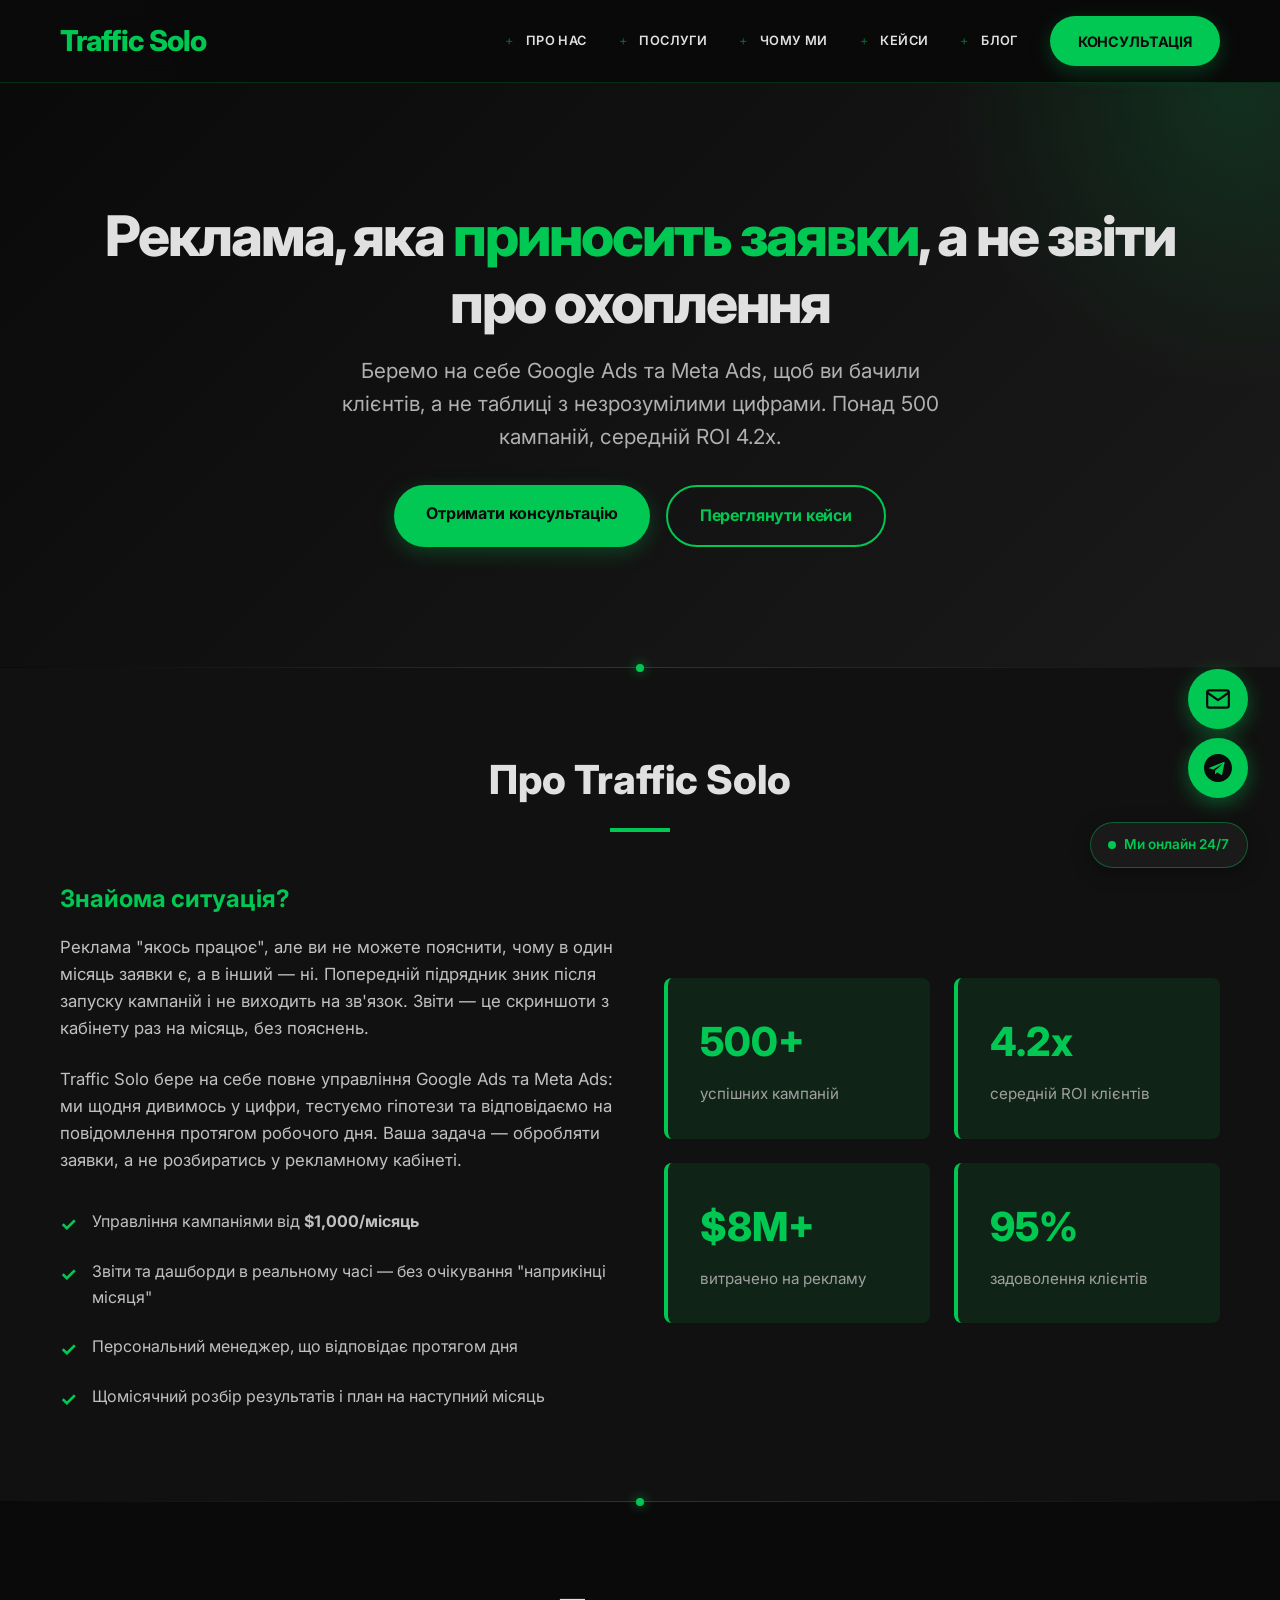
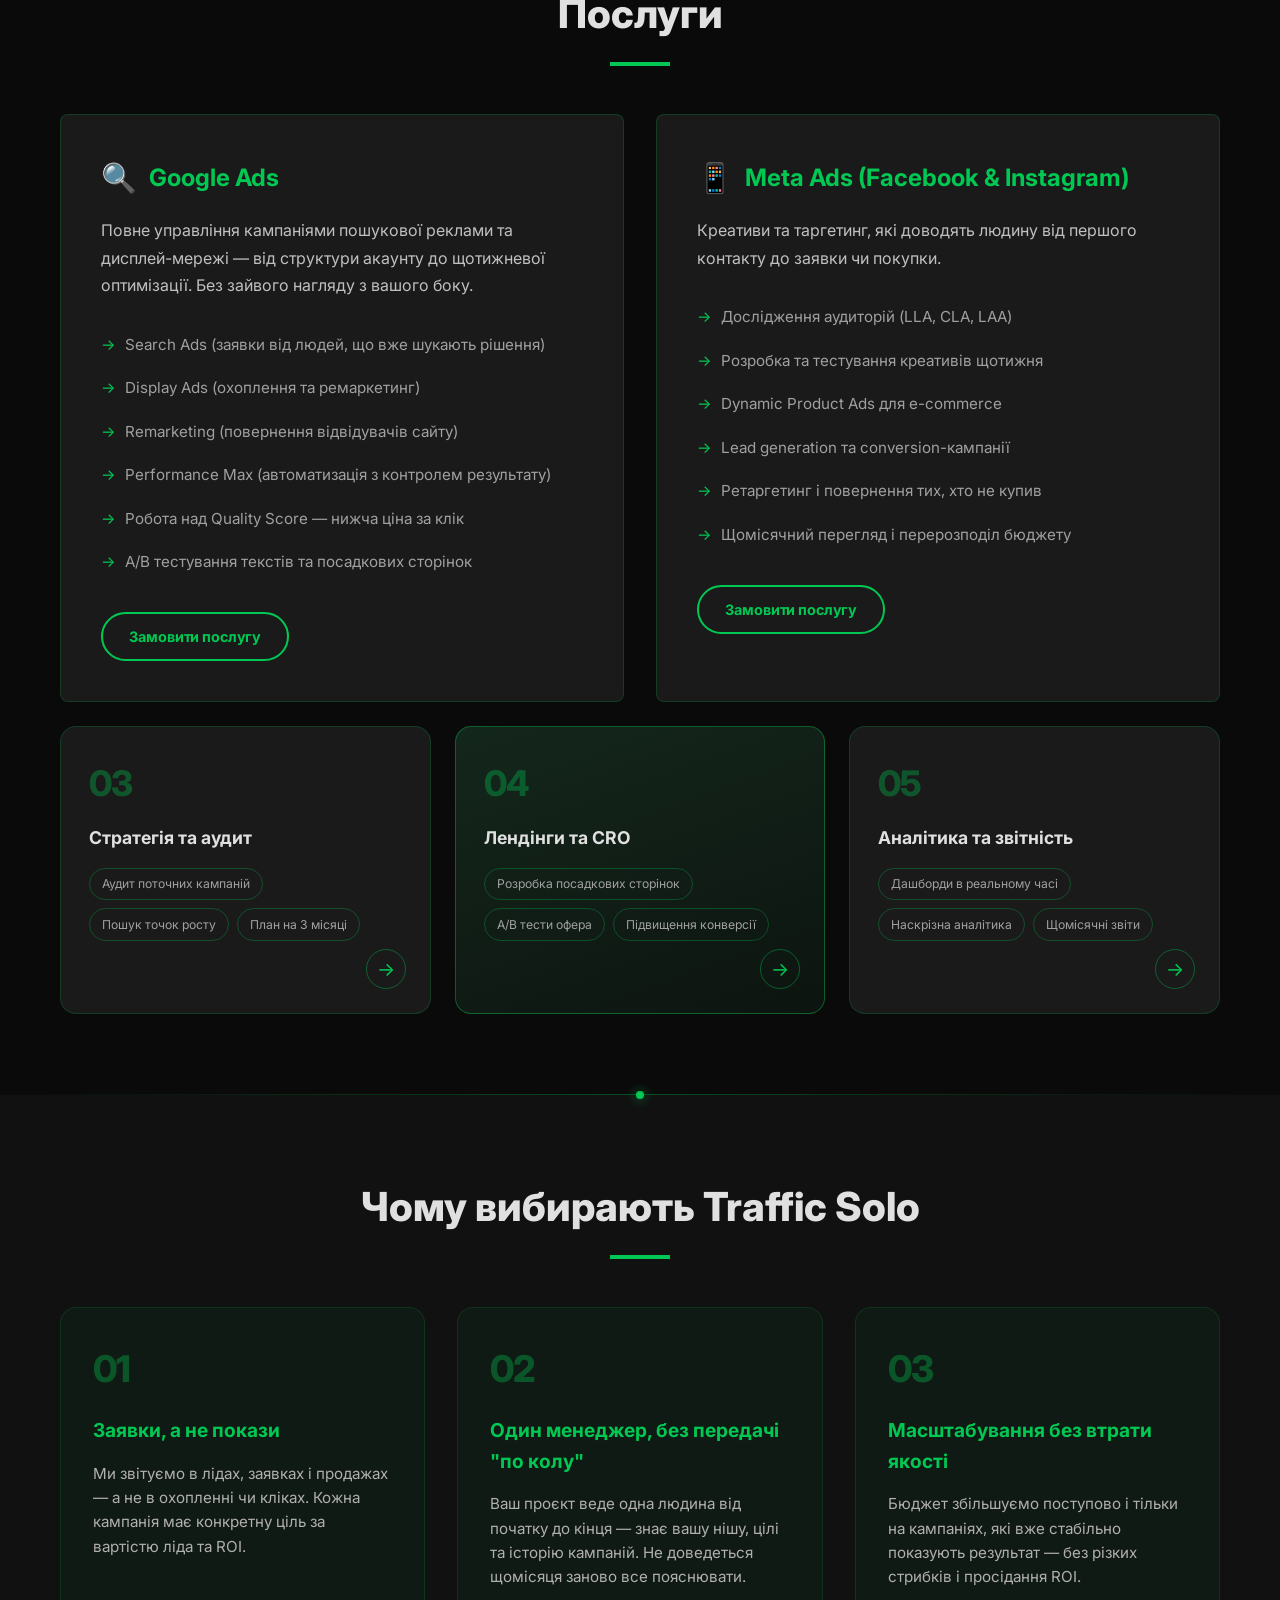
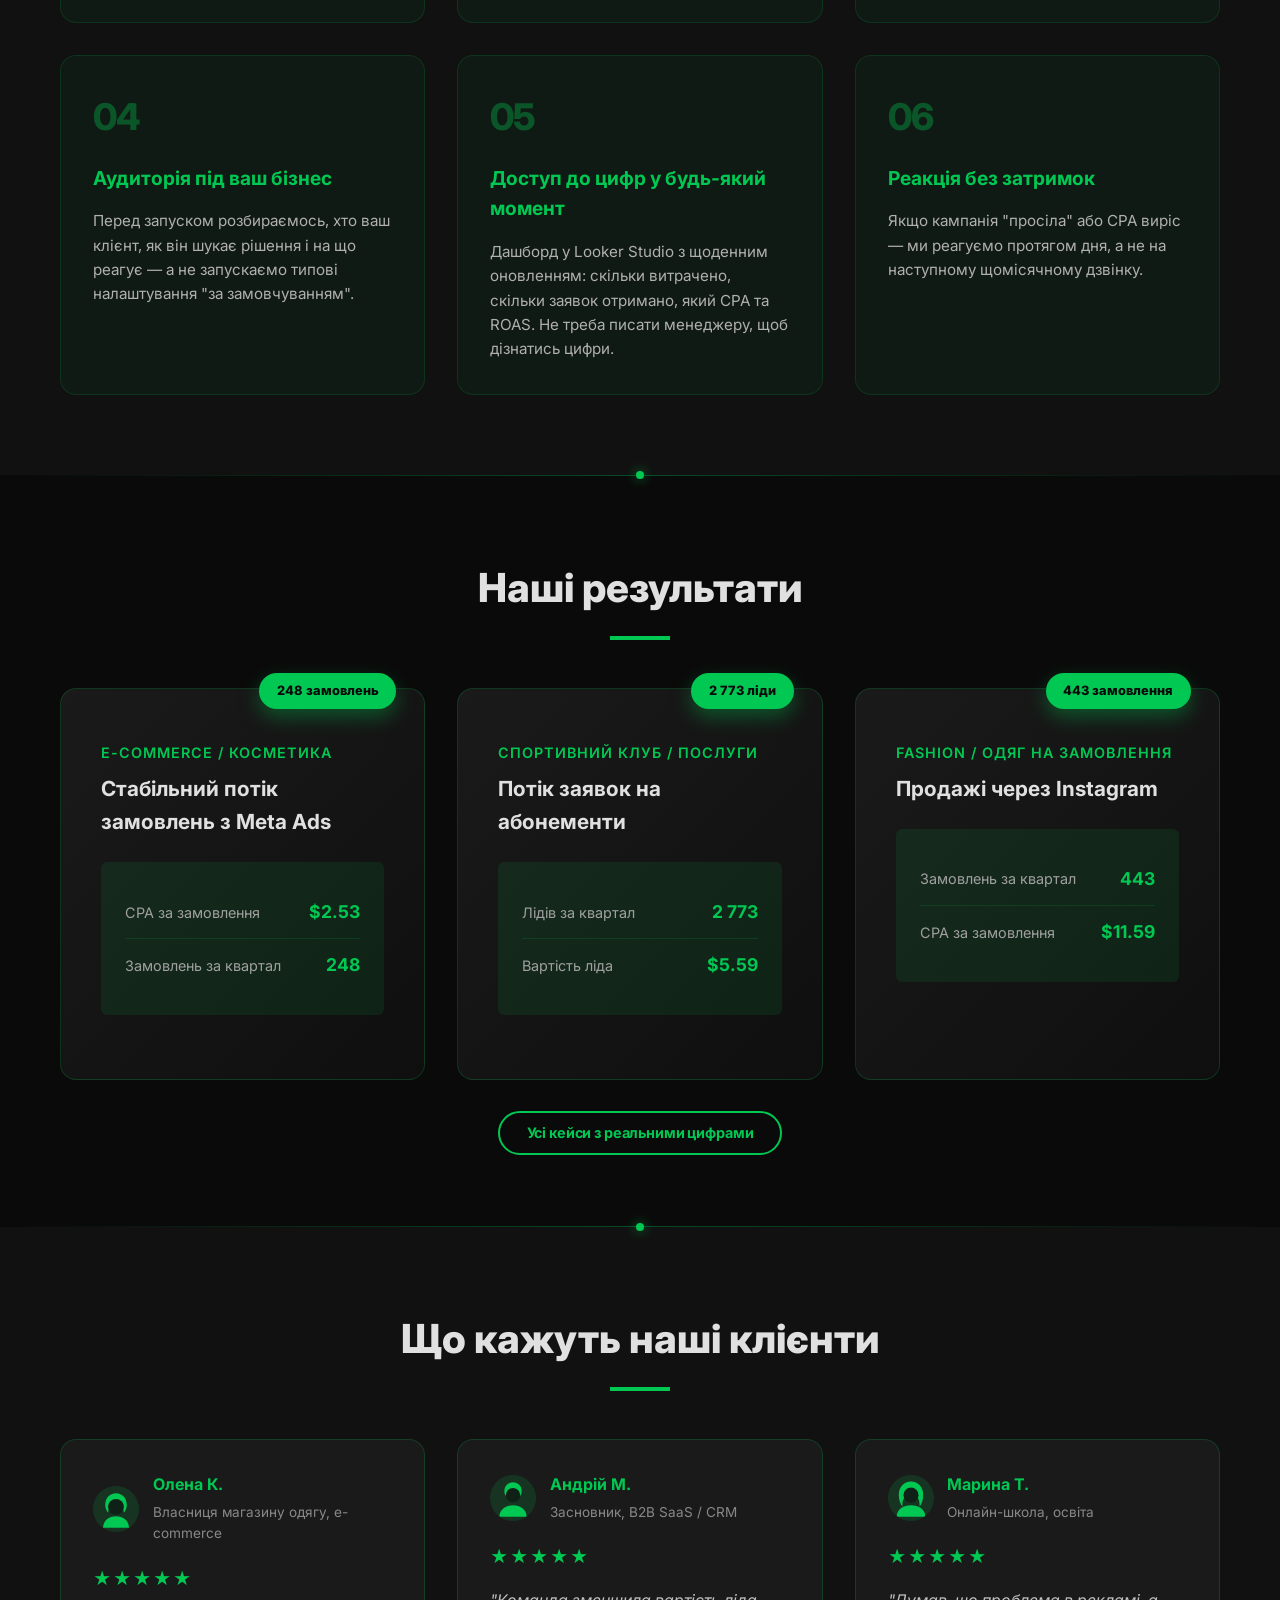
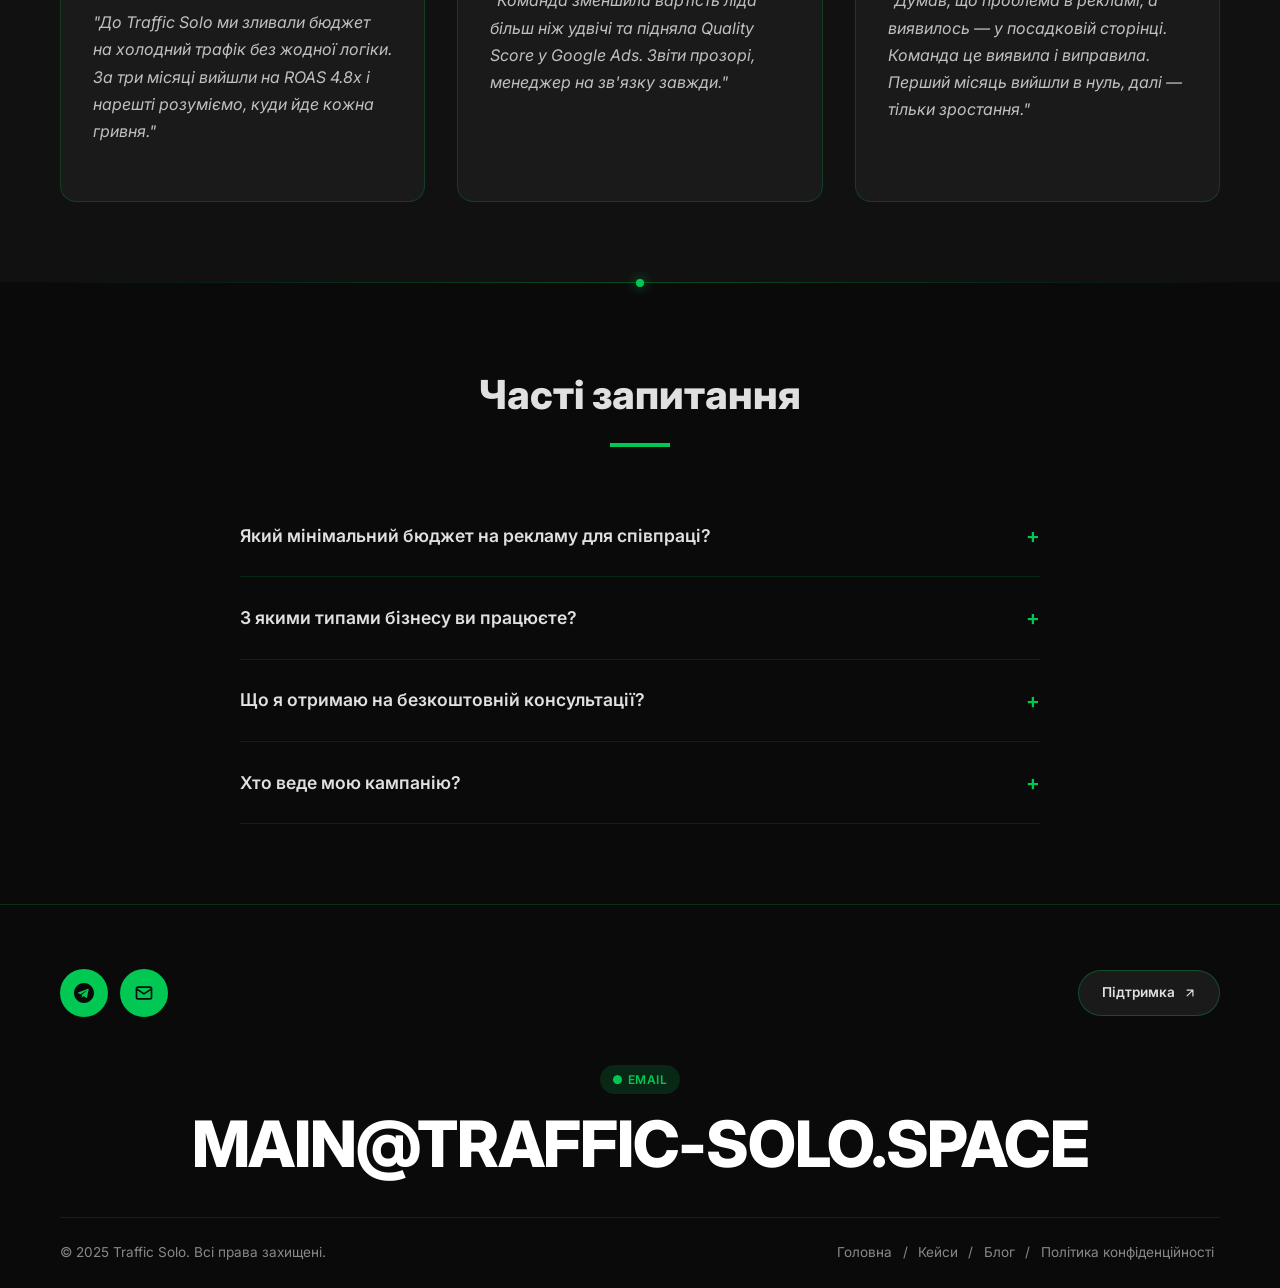
==== index.html @ a1af6e75 "Add mobile burger menu mirroring desktop nav Each page's nav becomes a slide-in drawer on mobile, to" ====
<!DOCTYPE html>
<html lang="uk">
<head>
    <meta charset="UTF-8">
    <meta name="viewport" content="width=device-width, initial-scale=1.0">
    <title>Traffic Solo | Google Ads & Meta Ads управління</title>
    <meta name="description" content="Traffic Solo — управління Google Ads та Meta Ads з фокусом на ROI. Понад 500 успішних кампаній, середній ROI 4.2x. Безкоштовна консультація.">
    <meta property="og:title" content="Traffic Solo | Google Ads & Meta Ads управління">
    <meta property="og:description" content="Управління Google Ads та Meta Ads з фокусом на ROI. Безкоштовна консультація — аудит, дорожня карта, оцінка потенціалу.">
    <meta property="og:type" content="website">
    <link rel="icon" type="image/svg+xml" href="data:image/svg+xml,%3Csvg xmlns='http://www.w3.org/2000/svg' viewBox='0 0 64 64'%3E%3Crect width='64' height='64' rx='14' fill='%230a0a0a'/%3E%3Cpath d='M16 40 L26 24 L34 34 L48 16' stroke='%2300C853' stroke-width='5' fill='none' stroke-linecap='round' stroke-linejoin='round'/%3E%3Cpath d='M40 16 H48 V24' stroke='%2300C853' stroke-width='5' fill='none' stroke-linecap='round' stroke-linejoin='round'/%3E%3C/svg%3E">
    <link href="https://fonts.googleapis.com/css2?family=Inter:wght@400;500;600;700;800&display=swap" rel="stylesheet">

    <!-- Google Tag Manager -->
    <script>(function(w,d,s,l,i){w[l]=w[l]||[];w[l].push({'gtm.start':
    new Date().getTime(),event:'gtm.js'});var f=d.getElementsByTagName(s)[0],
    j=d.createElement(s),dl=l!='dataLayer'?'&l='+l:'';j.async=true;j.src=
    'https://www.googletagmanager.com/gtm.js?id='+i+dl;f.parentNode.insertBefore(j,f);
    })(window,document,'script','dataLayer','GTM-56S8RML2');</script>
    <!-- End Google Tag Manager -->
    <style>
        * {
            margin: 0;
            padding: 0;
            box-sizing: border-box;
        }

        html {
            scroll-behavior: smooth;
        }

        body {
            font-family: 'Inter', sans-serif;
            background-color: #0a0a0a; background-image: radial-gradient(circle at 0% 15%, rgba(0, 200, 83, 0.07), transparent 35%), radial-gradient(circle at 100% 70%, rgba(0, 200, 83, 0.06), transparent 35%); background-attachment: fixed;
            color: #e0e0e0;
            line-height: 1.6;
            overflow-x: hidden;
        }

        /* Animations */
        @keyframes fadeInUp {
            from {
                opacity: 0;
                transform: translateY(30px);
            }
            to {
                opacity: 1;
                transform: translateY(0);
            }
        }

        @keyframes slideInRight {
            from {
                opacity: 0;
                transform: translateX(40px);
            }
            to {
                opacity: 1;
                transform: translateX(0);
            }
        }

        @keyframes pulse {
            0%, 100% {
                opacity: 1;
            }
            50% {
                opacity: 0.7;
            }
        }

        .fade-in {
            opacity: 0;
        }

        .fade-in.visible {
            animation: fadeInUp 0.6s ease-out forwards;
        }

        /* Header */
        header {
            position: sticky;
            top: 0;
            background-color: rgba(10, 10, 10, 0.95);
            backdrop-filter: blur(10px);
            z-index: 1000;
            border-bottom: 1px solid rgba(0, 200, 83, 0.2);
            padding: 1rem 0;
        }

        .container {
            max-width: 1200px;
            margin: 0 auto;
            padding: 0 20px;
        }

        .header-content {
            display: flex;
            justify-content: space-between;
            align-items: center;
        }

        .logo {
            font-size: 1.8rem;
            font-weight: 800;
            color: #00C853;
            text-decoration: none;
            letter-spacing: -1px;
        }

        nav {
            display: flex;
            gap: 2rem;
            align-items: center;
        }

        nav a {
            color: #e0e0e0;
            text-decoration: none;
            font-size: 0.8rem;
            font-weight: 600;
            text-transform: uppercase;
            letter-spacing: 0.03em;
            transition: color 0.3s ease;
            position: relative;
            padding-left: 1.3rem;
        }

        nav a.cta-button {
            padding-left: 1.75rem;
        }

        nav a:not(.cta-button)::before {
            content: '+';
            position: absolute;
            left: 0;
            color: rgba(0, 200, 83, 0.5);
            font-weight: 400;
        }

        nav a:hover {
            color: #00C853;
        }

        nav a::after {
            content: '';
            position: absolute;
            bottom: -4px;
            left: 0;
            width: 0;
            height: 2px;
            background-color: #00C853;
            transition: width 0.3s ease;
        }

        nav a:hover::after {
            width: 100%;
        }

        .cta-button {
            background-color: #00C853;
            color: #0a0a0a;
            padding: 0.85rem 1.75rem;
            border-radius: 100px;
            text-decoration: none;
            font-weight: 700;
            font-size: 0.9rem;
            letter-spacing: -0.01em;
            cursor: pointer;
            border: none;
            transition: all 0.3s ease;
            white-space: nowrap;
            box-shadow: 0 6px 20px rgba(0, 200, 83, 0.25);
        }

        .cta-button:hover {
            background-color: #00E64D;
            transform: translateY(-2px);
            box-shadow: 0 10px 30px rgba(0, 200, 83, 0.4);
        }

        .cta-button-secondary {
            background-color: transparent;
            color: #00C853;
            border: 2px solid #00C853;
            padding: 0.7rem 1.65rem;
            box-shadow: none;
        }

        .cta-button-secondary:hover {
            background-color: rgba(0, 200, 83, 0.1);
            color: #00E64D;
            border-color: #00E64D;
            box-shadow: 0 0 25px rgba(0, 200, 83, 0.2);
        }

        /* Section Divider */
        .section-divider {
            position: relative;
            height: 1px;
            background: linear-gradient(90deg, transparent, rgba(0, 200, 83, 0.35), transparent);
        }

        .section-divider::after {
            content: '';
            position: absolute;
            left: 50%;
            top: 50%;
            transform: translate(-50%, -50%);
            width: 8px;
            height: 8px;
            border-radius: 50%;
            background-color: #00C853;
            box-shadow: 0 0 12px rgba(0, 200, 83, 0.7);
        }

        /* Hero Section */
        .hero {
            padding: 120px 0;
            background: linear-gradient(135deg, #0a0a0a 0%, #1a1a1a 100%);
            position: relative;
            overflow: hidden;
        }

        .hero::before {
            content: '';
            position: absolute;
            top: -50%;
            right: -20%;
            width: 600px;
            height: 600px;
            background: radial-gradient(circle, rgba(0, 200, 83, 0.15) 0%, transparent 70%);
            border-radius: 50%;
        }

        .hero-content {
            position: relative;
            z-index: 2;
            text-align: center;
        }

        .hero h1 {
            font-size: 3.5rem;
            font-weight: 800;
            margin-bottom: 1rem;
            line-height: 1.2;
            letter-spacing: -2px;
        }

        .hero h1 .green-text {
            color: #00C853;
        }

        .hero .subheadline {
            font-size: 1.3rem;
            color: #b0b0b0;
            margin-bottom: 2rem;
            max-width: 600px;
            margin-left: auto;
            margin-right: auto;
        }

        .hero .cta-group {
            display: flex;
            gap: 1rem;
            justify-content: center;
            flex-wrap: wrap;
        }

        .hero .cta-button {
            padding: 1rem 2rem;
            font-size: 1rem;
        }

        /* About Section */
        .about {
            padding: 80px 0;
            background-color: #111;
        }

        .section-title {
            font-size: 2.5rem;
            font-weight: 800;
            margin-bottom: 3rem;
            text-align: center;
            position: relative;
        }

        .section-title::after {
            content: '';
            display: block;
            width: 60px;
            height: 4px;
            background-color: #00C853;
            margin: 1rem auto 0;
        }

        .about-content {
            display: grid;
            grid-template-columns: 1fr 1fr;
            gap: 3rem;
            align-items: center;
        }

        .about-text h3 {
            font-size: 1.5rem;
            margin-bottom: 1rem;
            color: #00C853;
        }

        .about-text p {
            margin-bottom: 1.5rem;
            color: #c0c0c0;
            font-size: 1.05rem;
        }

        .about-features {
            list-style: none;
        }

        .about-features li {
            padding: 0.75rem 0;
            padding-left: 2rem;
            position: relative;
            color: #c0c0c0;
        }

        .about-features li::before {
            content: '✓';
            position: absolute;
            left: 0;
            color: #00C853;
            font-weight: bold;
            font-size: 1.2rem;
        }

        .about-stats {
            display: grid;
            grid-template-columns: 1fr 1fr;
            gap: 1.5rem;
        }

        .stat-box {
            background-color: rgba(0, 200, 83, 0.1);
            padding: 2rem;
            border-radius: 8px;
            border-left: 4px solid #00C853;
        }

        .stat-number {
            font-size: 2.5rem;
            font-weight: 800;
            color: #00C853;
        }

        .stat-label {
            color: #a0a0a0;
            margin-top: 0.5rem;
            font-size: 0.95rem;
        }

        /* Services Section */
        .services {
            padding: 80px 0;
            background-color: #0a0a0a;
        }

        .services-grid {
            display: grid;
            grid-template-columns: 1fr 1fr;
            gap: 2rem;
        }

        .service-card {
            background-color: #1a1a1a;
            padding: 2.5rem;
            border-radius: 8px;
            border: 1px solid rgba(0, 200, 83, 0.2);
            transition: all 0.3s ease;
            position: relative;
        }

        .service-card:hover {
            border-color: #00C853;
            box-shadow: 0 15px 40px rgba(0, 200, 83, 0.15);
            transform: translateY(-5px);
        }

        .service-card h3 {
            font-size: 1.5rem;
            margin-bottom: 1rem;
            color: #00C853;
            display: flex;
            align-items: center;
            gap: 0.75rem;
        }

        .service-icon {
            font-size: 1.8rem;
        }

        .service-card p {
            color: #c0c0c0;
            margin-bottom: 1.5rem;
            line-height: 1.7;
        }

        .service-features {
            list-style: none;
        }

        .service-features li {
            padding: 0.6rem 0;
            padding-left: 1.5rem;
            position: relative;
            color: #a0a0a0;
            font-size: 0.95rem;
        }

        .service-features li::before {
            content: '→';
            position: absolute;
            left: 0;
            color: #00C853;
        }

        .service-cta {
            display: inline-block;
            margin-top: 1.75rem;
        }

        .services-extra-grid {
            display: grid;
            grid-template-columns: repeat(3, 1fr);
            gap: 1.5rem;
            margin-top: 1.5rem;
        }

        .service-num-card {
            position: relative;
            background-color: #1a1a1a;
            border: 1px solid rgba(0, 200, 83, 0.2);
            border-radius: 16px;
            padding: 1.75rem;
            padding-bottom: 4.5rem;
            transition: all 0.3s ease;
        }

        .service-num-card:hover {
            border-color: #00C853;
            transform: translateY(-4px);
        }

        .service-num-card.highlight {
            background: linear-gradient(160deg, #14271c 0%, #0d1410 100%);
            border-color: rgba(0, 200, 83, 0.4);
        }

        .service-num {
            font-size: 2.2rem;
            font-weight: 800;
            color: rgba(0, 200, 83, 0.35);
            margin-bottom: 0.75rem;
            letter-spacing: -1px;
        }

        .service-num-card h4 {
            font-size: 1.1rem;
            margin-bottom: 1rem;
            color: #e0e0e0;
        }

        .service-tags {
            display: flex;
            flex-wrap: wrap;
            gap: 0.5rem;
        }

        .service-tags span {
            font-size: 0.76rem;
            padding: 0.35rem 0.75rem;
            border: 1px solid rgba(0, 200, 83, 0.3);
            border-radius: 100px;
            color: #a0a0a0;
        }

        .service-arrow {
            position: absolute;
            bottom: 1.5rem;
            right: 1.5rem;
            width: 40px;
            height: 40px;
            border-radius: 50%;
            border: 1px solid rgba(0, 200, 83, 0.4);
            display: flex;
            align-items: center;
            justify-content: center;
            color: #00C853;
            text-decoration: none;
            font-size: 1.2rem;
            transition: all 0.3s ease;
        }

        .service-arrow:hover {
            background-color: #00C853;
            color: #0a0a0a;
        }

        @media (max-width: 900px) {
            .services-extra-grid {
                grid-template-columns: 1fr;
            }
        }

        /* Why Us Section */
        .why-us {
            padding: 80px 0;
            background-color: #111;
        }

        .why-us-grid {
            display: grid;
            grid-template-columns: repeat(3, 1fr);
            gap: 2rem;
        }

        .value-box {
            background-color: rgba(0, 200, 83, 0.05);
            padding: 2rem;
            border-radius: 16px;
            border: 1px solid rgba(0, 200, 83, 0.15);
            text-align: left;
            transition: all 0.3s ease;
        }

        .value-box:hover {
            background-color: rgba(0, 200, 83, 0.1);
            border-color: #00C853;
            transform: translateY(-6px);
        }

        .value-num {
            font-size: 2.3rem;
            font-weight: 800;
            color: rgba(0, 200, 83, 0.35);
            margin-bottom: 1rem;
            letter-spacing: -1px;
        }

        .value-box h4 {
            font-size: 1.2rem;
            margin-bottom: 1rem;
            color: #00C853;
        }

        .value-box p {
            color: #b0b0b0;
            line-height: 1.6;
            font-size: 0.95rem;
        }

        /* Cases Section */
        .cases {
            padding: 80px 0;
            background-color: #0a0a0a;
        }

        .cases-grid {
            display: grid;
            grid-template-columns: repeat(3, 1fr);
            gap: 2rem;
        }

        .case-card {
            position: relative;
            background: linear-gradient(135deg, #1a1a1a 0%, #0f0f0f 100%);
            padding: 2.5rem;
            padding-top: 3.25rem;
            border-radius: 16px;
            border: 1px solid rgba(0, 200, 83, 0.2);
            transition: all 0.3s ease;
        }

        .case-badge {
            position: absolute;
            top: -16px;
            right: 1.75rem;
            background-color: #00C853;
            color: #0a0a0a;
            padding: 0.5rem 1.1rem;
            border-radius: 100px;
            font-weight: 800;
            font-size: 0.8rem;
            white-space: nowrap;
            box-shadow: 0 8px 20px rgba(0, 200, 83, 0.35);
        }

        .case-card:hover {
            border-color: #00C853;
            transform: translateY(-5px);
        }

        .case-header {
            margin-bottom: 1.5rem;
        }

        .case-client {
            color: #00C853;
            font-weight: 600;
            font-size: 0.9rem;
            text-transform: uppercase;
            letter-spacing: 1px;
        }

        .case-title {
            font-size: 1.3rem;
            margin-top: 0.5rem;
            color: #e0e0e0;
            font-weight: 700;
        }

        .case-metrics {
            background-color: rgba(0, 200, 83, 0.1);
            padding: 1.5rem;
            border-radius: 6px;
            margin-bottom: 1.5rem;
        }

        .metric {
            display: flex;
            justify-content: space-between;
            align-items: center;
            padding: 0.75rem 0;
            border-bottom: 1px solid rgba(0, 200, 83, 0.15);
        }

        .metric:last-child {
            border-bottom: none;
        }

        .metric-label {
            color: #a0a0a0;
            font-size: 0.9rem;
        }

        .metric-value {
            color: #00C853;
            font-weight: 700;
            font-size: 1.1rem;
        }

        .case-description {
            color: #b0b0b0;
            line-height: 1.6;
            font-size: 0.95rem;
        }

        /* Testimonials Section */
        .testimonials {
            padding: 80px 0;
            background-color: #111;
        }

        .testimonials-grid {
            display: grid;
            grid-template-columns: repeat(3, 1fr);
            gap: 2rem;
        }

        .testimonial-card {
            background-color: #1a1a1a;
            padding: 2rem;
            border-radius: 16px;
            border: 1px solid rgba(0, 200, 83, 0.2);
            display: flex;
            flex-direction: column;
            transition: all 0.3s ease;
        }

        .testimonial-card:hover {
            border-color: #00C853;
            transform: translateY(-5px);
            box-shadow: 0 15px 40px rgba(0, 200, 83, 0.15);
        }

        .testimonial-head {
            display: flex;
            align-items: center;
            gap: 0.85rem;
            margin-bottom: 1.25rem;
        }

        .testimonial-avatar {
            width: 46px;
            height: 46px;
            flex-shrink: 0;
            border-radius: 50%;
            background-color: rgba(0, 200, 83, 0.15);
            color: #00C853;
            display: flex;
            align-items: center;
            justify-content: center;
            overflow: hidden;
            font-weight: 700;
            font-size: 0.9rem;
        }

        .testimonial-stars {
            color: #00C853;
            font-size: 1.1rem;
            margin-bottom: 1rem;
            letter-spacing: 2px;
        }

        .testimonial-text {
            color: #c0c0c0;
            font-style: italic;
            line-height: 1.7;
            margin-bottom: 1.5rem;
            flex-grow: 1;
        }

        .testimonial-author {
            color: #00C853;
            font-weight: 700;
        }

        .testimonial-role {
            color: #888;
            font-size: 0.85rem;
            margin-top: 0.25rem;
        }

        /* FAQ Section */
        .faq {
            padding: 80px 0;
            background-color: #0a0a0a;
        }

        .faq-list {
            max-width: 800px;
            margin: 0 auto;
        }

        .faq-item {
            border-bottom: 1px solid rgba(0, 200, 83, 0.15);
            padding: 1.5rem 0;
        }

        .faq-question {
            font-weight: 600;
            color: #e0e0e0;
            font-size: 1.1rem;
            cursor: pointer;
            display: flex;
            justify-content: space-between;
            align-items: center;
            gap: 1rem;
        }

        .faq-question:hover {
            color: #00C853;
        }

        .faq-icon {
            color: #00C853;
            font-size: 1.3rem;
            flex-shrink: 0;
            transition: transform 0.3s ease;
        }

        .faq-item.open .faq-icon {
            transform: rotate(45deg);
        }

        .faq-answer {
            color: #b0b0b0;
            line-height: 1.7;
            margin-top: 0;
            max-height: 0;
            overflow: hidden;
            transition: all 0.3s ease;
        }

        .faq-item.open .faq-answer {
            margin-top: 0.75rem;
            max-height: 300px;
        }

        /* Floating CTA Button */
        .floating-cta {
            position: fixed;
            bottom: 6.4rem;
            right: 2rem;
            width: 60px;
            height: 60px;
            background-color: #00C853;
            border-radius: 50%;
            display: flex;
            align-items: center;
            justify-content: center;
            color: #0a0a0a;
            font-size: 1.5rem;
            cursor: pointer;
            z-index: 999;
            text-decoration: none;
            transition: all 0.3s ease;
            box-shadow: 0 5px 20px rgba(0, 200, 83, 0.4);
            animation: pulse 2s infinite;
        }

        .floating-cta:hover {
            background-color: #00E64D;
            transform: scale(1.1);
        }

        .floating-envelope-cta {
            position: fixed;
            bottom: 10.7rem;
            right: 2rem;
            width: 60px;
            height: 60px;
            background-color: #00C853;
            border-radius: 50%;
            display: flex;
            align-items: center;
            justify-content: center;
            color: #0a0a0a;
            cursor: pointer;
            z-index: 999;
            text-decoration: none;
            border: none;
            transition: all 0.3s ease;
            box-shadow: 0 5px 20px rgba(0, 200, 83, 0.4);
        }

        .floating-envelope-cta:hover {
            background-color: #00E64D;
            transform: scale(1.1);
        }

        /* Footer */
        footer {
            background-color: #0a0a0a;
            border-top: 1px solid rgba(0, 200, 83, 0.2);
            padding: 2rem 0;
            text-align: center;
            color: #888;
        }

        /* Mobile Responsive */
        @media (max-width: 768px) {

            .hero h1 {
                font-size: 2.2rem;
            }

            .hero .subheadline {
                font-size: 1.1rem;
            }

            .hero .cta-group {
                flex-direction: column;
            }

            .about-content {
                grid-template-columns: 1fr;
            }

            .services-grid {
                grid-template-columns: 1fr;
            }

            .why-us-grid {
                grid-template-columns: 1fr;
            }

            .cases-grid {
                grid-template-columns: 1fr;
            }

            .testimonials-grid {
                grid-template-columns: 1fr;
            }

            .section-title {
                font-size: 1.8rem;
            }

            .stat-box {
                padding: 1.5rem;
            }

            .floating-cta {
                width: 55px;
                height: 55px;
                bottom: 5.9rem;
                right: 1.5rem;
            }
        }

        @media (max-width: 480px) {
            .container {
                padding: 0 15px;
            }

            .hero {
                padding: 80px 0;
            }

            .hero h1 {
                font-size: 1.8rem;
            }

            .about-stats {
                grid-template-columns: 1fr;
            }

            .stat-number {
                font-size: 2rem;
            }
        }

        .floating-ai-cta {
            position: fixed;
            bottom: 2rem;
            right: 2rem;
            display: flex;
            align-items: center;
            gap: 0.5rem;
            padding: 0.7rem 1.1rem;
            background-color: #1a1a1a;
            border: 1px solid rgba(0, 200, 83, 0.4);
            border-radius: 30px;
            color: #00C853;
            font-weight: 600;
            font-size: 0.85rem;
            text-decoration: none;
            white-space: nowrap;
            z-index: 999;
            box-shadow: 0 5px 20px rgba(0, 0, 0, 0.3);
            transition: all 0.3s ease;
        }

        .floating-ai-cta:hover {
            background-color: #222;
            border-color: #00C853;
            transform: translateY(-2px);
        }

        .floating-ai-dot {
            width: 8px;
            height: 8px;
            border-radius: 50%;
            background-color: #00C853;
            flex-shrink: 0;
            animation: pulse 2s infinite;
        }

        @media (max-width: 768px) {
            .floating-ai-cta {
                bottom: 1.5rem;
                right: 1.5rem;
                font-size: 0.78rem;
                padding: 0.6rem 0.9rem;
            }
        }

        .site-footer { background-color: #0a0a0a; border-top: 1px solid rgba(0, 200, 83, 0.2); padding: 4rem 0 0; }
        .footer-top { display: flex; justify-content: space-between; align-items: center; flex-wrap: wrap; gap: 1.5rem; margin-bottom: 3rem; }
        .footer-socials { display: flex; gap: 0.75rem; }
        .footer-icon { width: 48px; height: 48px; border-radius: 50%; background-color: #00C853; color: #0a0a0a; display: flex; align-items: center; justify-content: center; text-decoration: none; transition: all 0.3s ease; }
        .footer-icon:hover { background-color: #00E64D; transform: translateY(-3px); }
        .footer-support-btn { display: inline-flex; align-items: center; gap: 0.5rem; padding: 0.7rem 1.4rem; border-radius: 100px; background-color: #1a1a1a; border: 1px solid rgba(0, 200, 83, 0.3); color: #e0e0e0; text-decoration: none; font-size: 0.85rem; font-weight: 600; transition: all 0.3s ease; }
        .footer-support-btn:hover { border-color: #00C853; color: #00C853; }
        .footer-email-tag { display: inline-block; font-size: 0.75rem; font-weight: 600; text-transform: uppercase; letter-spacing: 0.05em; background-color: rgba(0, 200, 83, 0.15); color: #00C853; padding: 0.3rem 0.8rem; border-radius: 100px; margin-bottom: 1rem; }
        .footer-email { display: block; text-decoration: none; color: #fff; font-weight: 800; line-height: 1.05; font-size: clamp(1.6rem, 6vw, 4rem); letter-spacing: -0.02em; word-break: break-all; margin-bottom: 2.5rem; transition: color 0.3s ease; }
        .footer-email:hover { color: #00C853; }
        .footer-bottom { display: flex; justify-content: space-between; align-items: center; flex-wrap: wrap; gap: 1rem; border-top: 1px solid rgba(255, 255, 255, 0.08); padding: 1.5rem 0; color: #888; font-size: 0.85rem; }
        .footer-links a { color: #888; text-decoration: none; margin: 0 0.4rem; }
        .footer-links a:hover { color: #00C853; }
        @media (max-width: 600px) {
            .footer-bottom { flex-direction: column; text-align: center; }
        }
    
        @media (max-width: 768px) {
            .floating-envelope-cta {
                width: 55px;
                height: 55px;
                bottom: 9.8rem;
                right: 1.5rem;
            }
        }
    </style>
</head>
<body>
    <!-- Google Tag Manager (noscript) -->
    <noscript><iframe src="https://www.googletagmanager.com/ns.html?id=GTM-56S8RML2"
    height="0" width="0" style="display:none;visibility:hidden"></iframe></noscript>
    <!-- End Google Tag Manager (noscript) -->

    <!-- Header -->
    <header>
        <div class="container">
            <div class="header-content">
                <a href="#" class="logo">Traffic Solo</a>
                <nav>
                    <a href="#about">Про нас</a>
                    <a href="#services">Послуги</a>
                    <a href="#why-us">Чому ми</a>
                    <a href="cases">Кейси</a>
                    <a href="blog">Блог</a>
                    <a href="#" class="cta-button js-open-consult">Консультація</a>
                </nav>
            </div>
        </div>
    </header>

    <!-- Hero Section -->
    <section class="hero">
        <div class="container">
            <div class="hero-content fade-in">
                <h1>Реклама, яка <span class="green-text">приносить заявки</span>, а не звіти про охоплення</h1>
                <p class="subheadline">Беремо на себе Google Ads та Meta Ads, щоб ви бачили клієнтів, а не таблиці з незрозумілими цифрами. Понад 500 кампаній, середній ROI 4.2x.</p>
                <div class="cta-group">
                    <a href="#" class="cta-button js-open-consult">Отримати консультацію</a>
                    <a href="cases" class="cta-button cta-button-secondary">Переглянути кейси</a>
                </div>
            </div>
        </div>
    </section>

    <div class="section-divider"></div>
    <!-- About Section -->
    <section class="about" id="about">
        <div class="container">
            <h2 class="section-title fade-in">Про Traffic Solo</h2>
            <div class="about-content">
                <div class="about-text fade-in">
                    <h3>Знайома ситуація?</h3>
                    <p>Реклама "якось працює", але ви не можете пояснити, чому в один місяць заявки є, а в інший — ні. Попередній підрядник зник після запуску кампаній і не виходить на зв'язок. Звіти — це скриншоти з кабінету раз на місяць, без пояснень.</p>
                    <p>Traffic Solo бере на себе повне управління Google Ads та Meta Ads: ми щодня дивимось у цифри, тестуємо гіпотези та відповідаємо на повідомлення протягом робочого дня. Ваша задача — обробляти заявки, а не розбиратись у рекламному кабінеті.</p>
                    <ul class="about-features">
                        <li>Управління кампаніями від <strong>$1,000/місяць</strong></li>
                        <li>Звіти та дашборди в реальному часі — без очікування "наприкінці місяця"</li>
                        <li>Персональний менеджер, що відповідає протягом дня</li>
                        <li>Щомісячний розбір результатів і план на наступний місяць</li>
                    </ul>
                </div>
                <div class="about-stats fade-in">
                    <div class="stat-box">
                        <div class="stat-number">500+</div>
                        <div class="stat-label">успішних кампаній</div>
                    </div>
                    <div class="stat-box">
                        <div class="stat-number">4.2x</div>
                        <div class="stat-label">середній ROI клієнтів</div>
                    </div>
                    <div class="stat-box">
                        <div class="stat-number">$8M+</div>
                        <div class="stat-label">витрачено на рекламу</div>
                    </div>
                    <div class="stat-box">
                        <div class="stat-number">95%</div>
                        <div class="stat-label">задоволення клієнтів</div>
                    </div>
                </div>
            </div>
        </div>
    </section>

    <div class="section-divider"></div>
    <!-- Services Section -->
    <section class="services" id="services">
        <div class="container">
            <h2 class="section-title fade-in">Послуги</h2>
            <div class="services-grid">
                <div class="service-card fade-in">
                    <h3><span class="service-icon">🔍</span>Google Ads</h3>
                    <p>Повне управління кампаніями пошукової реклами та дисплей-мережі — від структури акаунту до щотижневої оптимізації. Без зайвого нагляду з вашого боку.</p>
                    <ul class="service-features">
                        <li>Search Ads (заявки від людей, що вже шукають рішення)</li>
                        <li>Display Ads (охоплення та ремаркетинг)</li>
                        <li>Remarketing (повернення відвідувачів сайту)</li>
                        <li>Performance Max (автоматизація з контролем результату)</li>
                        <li>Робота над Quality Score — нижча ціна за клік</li>
                        <li>A/B тестування текстів та посадкових сторінок</li>
                    </ul>
                    <a href="#" class="cta-button cta-button-secondary js-open-consult service-cta">Замовити послугу</a>
                </div>
                <div class="service-card fade-in">
                    <h3><span class="service-icon">📱</span>Meta Ads (Facebook & Instagram)</h3>
                    <p>Креативи та таргетинг, які доводять людину від першого контакту до заявки чи покупки.</p>
                    <ul class="service-features">
                        <li>Дослідження аудиторій (LLA, CLA, LAA)</li>
                        <li>Розробка та тестування креативів щотижня</li>
                        <li>Dynamic Product Ads для e-commerce</li>
                        <li>Lead generation та conversion-кампанії</li>
                        <li>Ретаргетинг і повернення тих, хто не купив</li>
                        <li>Щомісячний перегляд і перерозподіл бюджету</li>
                    </ul>
                    <a href="#" class="cta-button cta-button-secondary js-open-consult service-cta">Замовити послугу</a>
                </div>
            </div>
            <div class="services-extra-grid">
                <div class="service-num-card fade-in">
                    <div class="service-num">03</div>
                    <h4>Стратегія та аудит</h4>
                    <div class="service-tags">
                        <span>Аудит поточних кампаній</span>
                        <span>Пошук точок росту</span>
                        <span>План на 3 місяці</span>
                    </div>
                    <a href="#" class="service-arrow js-open-consult" aria-label="Замовити послугу">→</a>
                </div>
                <div class="service-num-card highlight fade-in">
                    <div class="service-num">04</div>
                    <h4>Лендінги та CRO</h4>
                    <div class="service-tags">
                        <span>Розробка посадкових сторінок</span>
                        <span>A/B тести офера</span>
                        <span>Підвищення конверсії</span>
                    </div>
                    <a href="#" class="service-arrow js-open-consult" aria-label="Замовити послугу">→</a>
                </div>
                <div class="service-num-card fade-in">
                    <div class="service-num">05</div>
                    <h4>Аналітика та звітність</h4>
                    <div class="service-tags">
                        <span>Дашборди в реальному часі</span>
                        <span>Наскрізна аналітика</span>
                        <span>Щомісячні звіти</span>
                    </div>
                    <a href="#" class="service-arrow js-open-consult" aria-label="Замовити послугу">→</a>
                </div>
            </div>
        </div>
    </section>

    <div class="section-divider"></div>
    <!-- Why Us Section -->
    <section class="why-us" id="why-us">
        <div class="container">
            <h2 class="section-title fade-in">Чому вибирають Traffic Solo</h2>
            <div class="why-us-grid">
                <div class="value-box fade-in">
                    <div class="value-num">01</div>
                    <h4>Заявки, а не покази</h4>
                    <p>Ми звітуємо в лідах, заявках і продажах — а не в охопленні чи кліках. Кожна кампанія має конкретну ціль за вартістю ліда та ROI.</p>
                </div>
                <div class="value-box fade-in">
                    <div class="value-num">02</div>
                    <h4>Один менеджер, без передачі "по колу"</h4>
                    <p>Ваш проєкт веде одна людина від початку до кінця — знає вашу нішу, цілі та історію кампаній. Не доведеться щомісяця заново все пояснювати.</p>
                </div>
                <div class="value-box fade-in">
                    <div class="value-num">03</div>
                    <h4>Масштабування без втрати якості</h4>
                    <p>Бюджет збільшуємо поступово і тільки на кампаніях, які вже стабільно показують результат — без різких стрибків і просідання ROI.</p>
                </div>
                <div class="value-box fade-in">
                    <div class="value-num">04</div>
                    <h4>Аудиторія під ваш бізнес</h4>
                    <p>Перед запуском розбираємось, хто ваш клієнт, як він шукає рішення і на що реагує — а не запускаємо типові налаштування "за замовчуванням".</p>
                </div>
                <div class="value-box fade-in">
                    <div class="value-num">05</div>
                    <h4>Доступ до цифр у будь-який момент</h4>
                    <p>Дашборд у Looker Studio з щоденним оновленням: скільки витрачено, скільки заявок отримано, який CPA та ROAS. Не треба писати менеджеру, щоб дізнатись цифри.</p>
                </div>
                <div class="value-box fade-in">
                    <div class="value-num">06</div>
                    <h4>Реакція без затримок</h4>
                    <p>Якщо кампанія "просіла" або CPA виріс — ми реагуємо протягом дня, а не на наступному щомісячному дзвінку.</p>
                </div>
            </div>
        </div>
    </section>

    <div class="section-divider"></div>
    <!-- Cases Teaser Section -->
    <section class="cases" id="cases">
        <div class="container">
            <h2 class="section-title fade-in">Наші результати</h2>
            <div class="cases-grid">
                <div class="case-card fade-in">
                    <div class="case-badge">248 замовлень</div>
                    <div class="case-header">
                        <div class="case-client">E-commerce / косметика</div>
                        <div class="case-title">Стабільний потік замовлень з Meta Ads</div>
                    </div>
                    <div class="case-metrics">
                        <div class="metric">
                            <span class="metric-label">CPA за замовлення</span>
                            <span class="metric-value">$2.53</span>
                        </div>
                        <div class="metric">
                            <span class="metric-label">Замовлень за квартал</span>
                            <span class="metric-value">248</span>
                        </div>
                    </div>
                </div>
                <div class="case-card fade-in">
                    <div class="case-badge">2 773 ліди</div>
                    <div class="case-header">
                        <div class="case-client">Спортивний клуб / послуги</div>
                        <div class="case-title">Потік заявок на абонементи</div>
                    </div>
                    <div class="case-metrics">
                        <div class="metric">
                            <span class="metric-label">Лідів за квартал</span>
                            <span class="metric-value">2 773</span>
                        </div>
                        <div class="metric">
                            <span class="metric-label">Вартість ліда</span>
                            <span class="metric-value">$5.59</span>
                        </div>
                    </div>
                </div>
                <div class="case-card fade-in">
                    <div class="case-badge">443 замовлення</div>
                    <div class="case-header">
                        <div class="case-client">Fashion / одяг на замовлення</div>
                        <div class="case-title">Продажі через Instagram</div>
                    </div>
                    <div class="case-metrics">
                        <div class="metric">
                            <span class="metric-label">Замовлень за квартал</span>
                            <span class="metric-value">443</span>
                        </div>
                        <div class="metric">
                            <span class="metric-label">CPA за замовлення</span>
                            <span class="metric-value">$11.59</span>
                        </div>
                    </div>
                </div>
            </div>
            <div style="text-align: center; margin-top: 2.5rem;">
                <a href="cases" class="cta-button cta-button-secondary fade-in">Усі кейси з реальними цифрами</a>
            </div>
        </div>
    </section>

    <div class="section-divider"></div>
    <!-- Testimonials Section -->
    <section class="testimonials" id="testimonials">
        <div class="container">
            <h2 class="section-title fade-in">Що кажуть наші клієнти</h2>
            <div class="testimonials-grid">
                <div class="testimonial-card fade-in">
                    <div class="testimonial-head">
                        <div class="testimonial-avatar"><svg viewBox="0 0 64 64" width="100%" height="100%"><circle cx="32" cy="32" r="32" fill="#173321"/><path d="M32 10c-9 0-15 7-15 16 0 5 2 9 4 11 1-6 2-10 11-10s10 4 11 10c2-2 4-6 4-11 0-9-6-16-15-16z" fill="#00C853"/><circle cx="32" cy="29" r="11" fill="#0f2117"/><path d="M14 58c0-10 8-16 18-16s18 6 18 16z" fill="#00C853"/></svg></div>
                        <div>
                            <div class="testimonial-author">Олена К.</div>
                            <div class="testimonial-role">Власниця магазину одягу, e-commerce</div>
                        </div>
                    </div>
                    <div class="testimonial-stars">★★★★★</div>
                    <p class="testimonial-text">"До Traffic Solo ми зливали бюджет на холодний трафік без жодної логіки. За три місяці вийшли на ROAS 4.8x і нарешті розуміємо, куди йде кожна гривня."</p>
                </div>
                <div class="testimonial-card fade-in">
                    <div class="testimonial-head">
                        <div class="testimonial-avatar"><svg viewBox="0 0 64 64" width="100%" height="100%"><circle cx="32" cy="32" r="32" fill="#173321"/><path d="M20 22c0-7 5-12 12-12s12 5 12 12-3 8-3 8h-18s-3-1-3-8z" fill="#00C853"/><circle cx="32" cy="28" r="10" fill="#0f2117"/><path d="M24 36c0 4 3 7 8 7s8-3 8-7" stroke="#173321" stroke-width="2" fill="none"/><path d="M13 58c0-10 9-16 19-16s19 6 19 16z" fill="#00C853"/></svg></div>
                        <div>
                            <div class="testimonial-author">Андрій М.</div>
                            <div class="testimonial-role">Засновник, B2B SaaS / CRM</div>
                        </div>
                    </div>
                    <div class="testimonial-stars">★★★★★</div>
                    <p class="testimonial-text">"Команда зменшила вартість ліда більш ніж удвічі та підняла Quality Score у Google Ads. Звіти прозорі, менеджер на зв'язку завжди."</p>
                </div>
                <div class="testimonial-card fade-in">
                    <div class="testimonial-head">
                        <div class="testimonial-avatar"><svg viewBox="0 0 64 64" width="100%" height="100%"><circle cx="32" cy="32" r="32" fill="#173321"/><path d="M32 9c-10 0-17 8-17 18 0 7 2 13 5 17 0-9 1-15 12-15s12 6 12 15c3-4 5-10 5-17 0-10-7-18-17-18z" fill="#00C853"/><circle cx="32" cy="28" r="10.5" fill="#0f2117"/><path d="M12 58c0-10 9-16 20-16s20 6 20 16z" fill="#00C853"/></svg></div>
                        <div>
                            <div class="testimonial-author">Марина Т.</div>
                            <div class="testimonial-role">Онлайн-школа, освіта</div>
                        </div>
                    </div>
                    <div class="testimonial-stars">★★★★★</div>
                    <p class="testimonial-text">"Думав, що проблема в рекламі, а виявилось — у посадковій сторінці. Команда це виявила і виправила. Перший місяць вийшли в нуль, далі — тільки зростання."</p>
                </div>
            </div>
        </div>
    </section>

    <div class="section-divider"></div>
    <!-- FAQ Section -->
    <section class="faq" id="faq">
        <div class="container">
            <h2 class="section-title fade-in">Часті запитання</h2>
            <div class="faq-list">
                <div class="faq-item fade-in">
                    <div class="faq-question">
                        <span>Який мінімальний бюджет на рекламу для співпраці?</span>
                        <span class="faq-icon">+</span>
                    </div>
                    <div class="faq-answer">Ми рекомендуємо стартувати з рекламного бюджету від $1,000/місяць — менші бюджети складно ефективно тестувати та масштабувати.</div>
                </div>
                <div class="faq-item fade-in">
                    <div class="faq-question">
                        <span>З якими типами бізнесу ви працюєте?</span>
                        <span class="faq-icon">+</span>
                    </div>
                    <div class="faq-answer">Найчастіше — з e-commerce, SaaS, онлайн-освітою, B2B та сервісним бізнесом, але аналізуємо кожен запит індивідуально.</div>
                </div>
                <div class="faq-item fade-in">
                    <div class="faq-question">
                        <span>Що я отримаю на безкоштовній консультації?</span>
                        <span class="faq-icon">+</span>
                    </div>
                    <div class="faq-answer">Аудит поточних кампаній (якщо є), визначення головної причини слабких результатів, дорожню карту на перші 3 місяці та оцінку потенціалу ROI для вашого бізнесу. Займає 30 хвилин і нічого не коштує.</div>
                </div>
                <div class="faq-item fade-in">
                    <div class="faq-question">
                        <span>Хто веде мою кампанію?</span>
                        <span class="faq-icon">+</span>
                    </div>
                    <div class="faq-answer">Персональний менеджер, закріплений за вашим проєктом. Він знає вашу нішу, цілі та надає не лише звіти, а й стратегічні рекомендації.</div>
                </div>
            </div>
        </div>
    </section>

    <!-- Floating CTA Button -->
    <a href="https://t.me/traffic_solo_leads_bot" class="floating-ai-cta" target="_blank" title="AI-асистент у Telegram"><span class="floating-ai-dot"></span>Ми онлайн 24/7</a>

    <a href="https://t.me/OX_Novak" class="floating-cta" target="_blank" title="Telegram"><svg width="28" height="28" viewBox="0 0 240 240" fill="currentColor"><path d="M120 0C53.7 0 0 53.7 0 120s53.7 120 120 120 120-53.7 120-120S186.3 0 120 0zm55.4 80.3l-19.7 92.9c-1.5 6.6-5.4 8.2-10.9 5.1l-30.2-22.3-14.6 14c-1.6 1.6-3 3-6.1 3l2.2-30.9 56.3-50.9c2.4-2.2-.5-3.4-3.7-1.2l-69.6 43.8-30-9.4c-6.5-2-6.6-6.5 1.4-9.6l117.4-45.2c5.4-2 10.2 1.3 8.5 9.7z"/></svg></a>
    <a href="javascript:void(0)" class="floating-envelope-cta js-open-consult" title="Залишити заявку"><svg width="26" height="26" viewBox="0 0 24 24" fill="none" stroke="currentColor" stroke-width="2" stroke-linecap="round" stroke-linejoin="round"><path d="M4 4h16c1.1 0 2 .9 2 2v12c0 1.1-.9 2-2 2H4c-1.1 0-2-.9-2-2V6c0-1.1.9-2 2-2z"></path><polyline points="22,6 12,13 2,6"></polyline></svg></a>

    <!-- Footer -->
    <footer class="site-footer">
        <div class="container">
            <div class="footer-top">
                <div class="footer-socials">
                    <a href="https://t.me/OX_Novak" class="footer-icon" target="_blank" title="Telegram"><svg width="20" height="20" viewBox="0 0 240 240" fill="currentColor"><path d="M120 0C53.7 0 0 53.7 0 120s53.7 120 120 120 120-53.7 120-120S186.3 0 120 0zm55.4 80.3l-19.7 92.9c-1.5 6.6-5.4 8.2-10.9 5.1l-30.2-22.3-14.6 14c-1.6 1.6-3 3-6.1 3l2.2-30.9 56.3-50.9c2.4-2.2-.5-3.4-3.7-1.2l-69.6 43.8-30-9.4c-6.5-2-6.6-6.5 1.4-9.6l117.4-45.2c5.4-2 10.2 1.3 8.5 9.7z"/></svg></a>
                    <a href="mailto:main@traffic-solo.space" class="footer-icon" title="Email"><svg width="20" height="20" viewBox="0 0 24 24" fill="none" stroke="currentColor" stroke-width="2" stroke-linecap="round" stroke-linejoin="round"><rect x="3" y="5" width="18" height="14" rx="2"/><path d="M3 7l9 6 9-6"/></svg></a>
                </div>
                <a href="#" class="footer-support-btn js-open-consult">Підтримка <svg width="14" height="14" viewBox="0 0 24 24" fill="none" stroke="currentColor" stroke-width="2" stroke-linecap="round" stroke-linejoin="round"><path d="M7 17 17 7M7 7h10v10"/></svg></a>
            </div>
            <div class="footer-email-tag">&#9679; Email</div>
            <a href="mailto:main@traffic-solo.space" class="footer-email">MAIN@TRAFFIC-SOLO.SPACE</a>
            <div class="footer-bottom">
                <span>&copy; 2025 Traffic Solo. Всі права захищені.</span>
                <div class="footer-links">
                    <a href="/">Головна</a> / <a href="cases">Кейси</a> / <a href="blog">Блог</a> / <a href="privacy-policy">Політика конфіденційності</a>
                </div>
            </div>
        </div>
    </footer>

    <script>
        // Smooth scroll for anchor links
        document.querySelectorAll('a[href^="#"]').forEach(anchor => {
            anchor.addEventListener('click', function (e) {
                e.preventDefault();
                const target = document.querySelector(this.getAttribute('href'));
                if (target) {
                    target.scrollIntoView({ behavior: 'smooth' });
                }
            });
        });

        // Intersection Observer for fade-in animations
        const observerOptions = {
            threshold: 0.1,
            rootMargin: '0px 0px -50px 0px'
        };

        const observer = new IntersectionObserver(function(entries) {
            entries.forEach(entry => {
                if (entry.isIntersecting) {
                    entry.target.classList.add('visible');
                    observer.unobserve(entry.target);
                }
            });
        }, observerOptions);

        document.querySelectorAll('.fade-in').forEach(element => {
            observer.observe(element);
        });

        // FAQ accordion
        document.querySelectorAll('.faq-question').forEach(question => {
            question.addEventListener('click', () => {
                question.parentElement.classList.toggle('open');
            });
        });

    </script>
    <script src="assets/consult-modal.js"></script>
    <script src="assets/mobile-nav.js"></script>
</body>
</html>
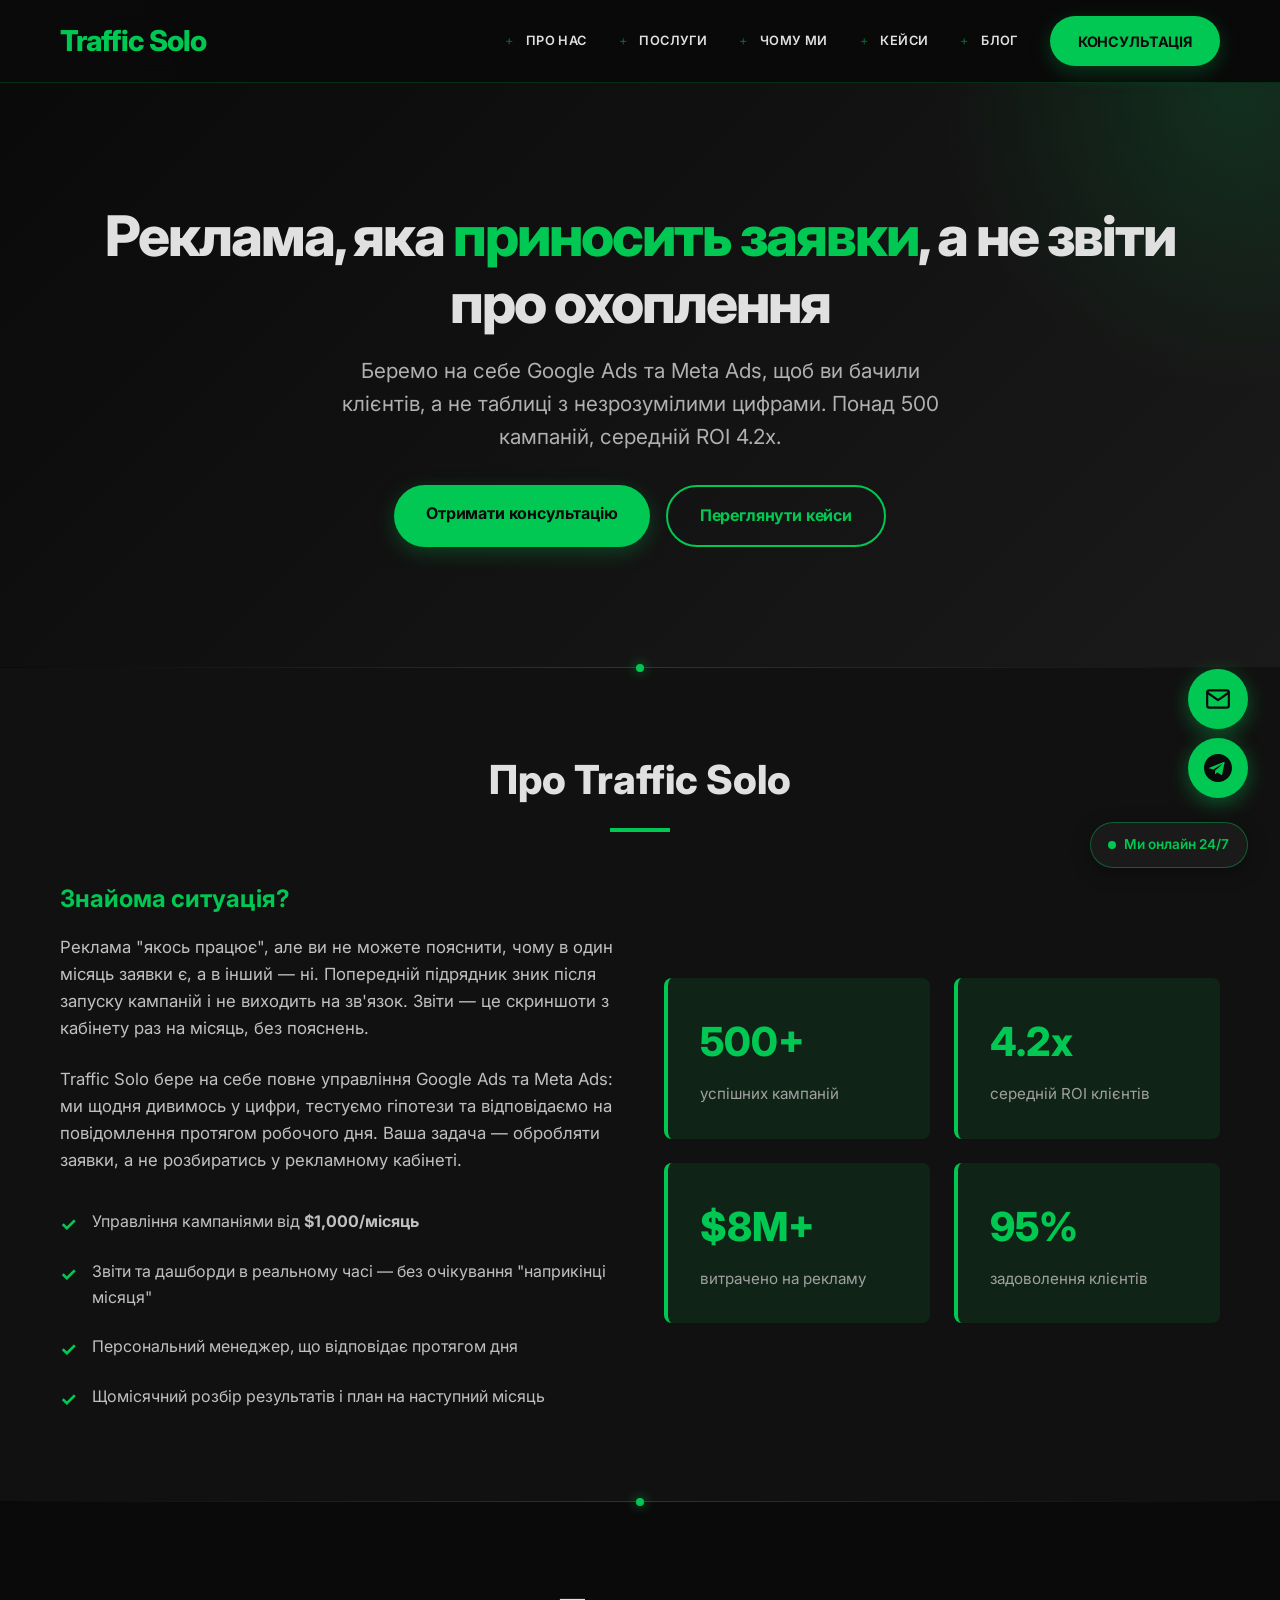
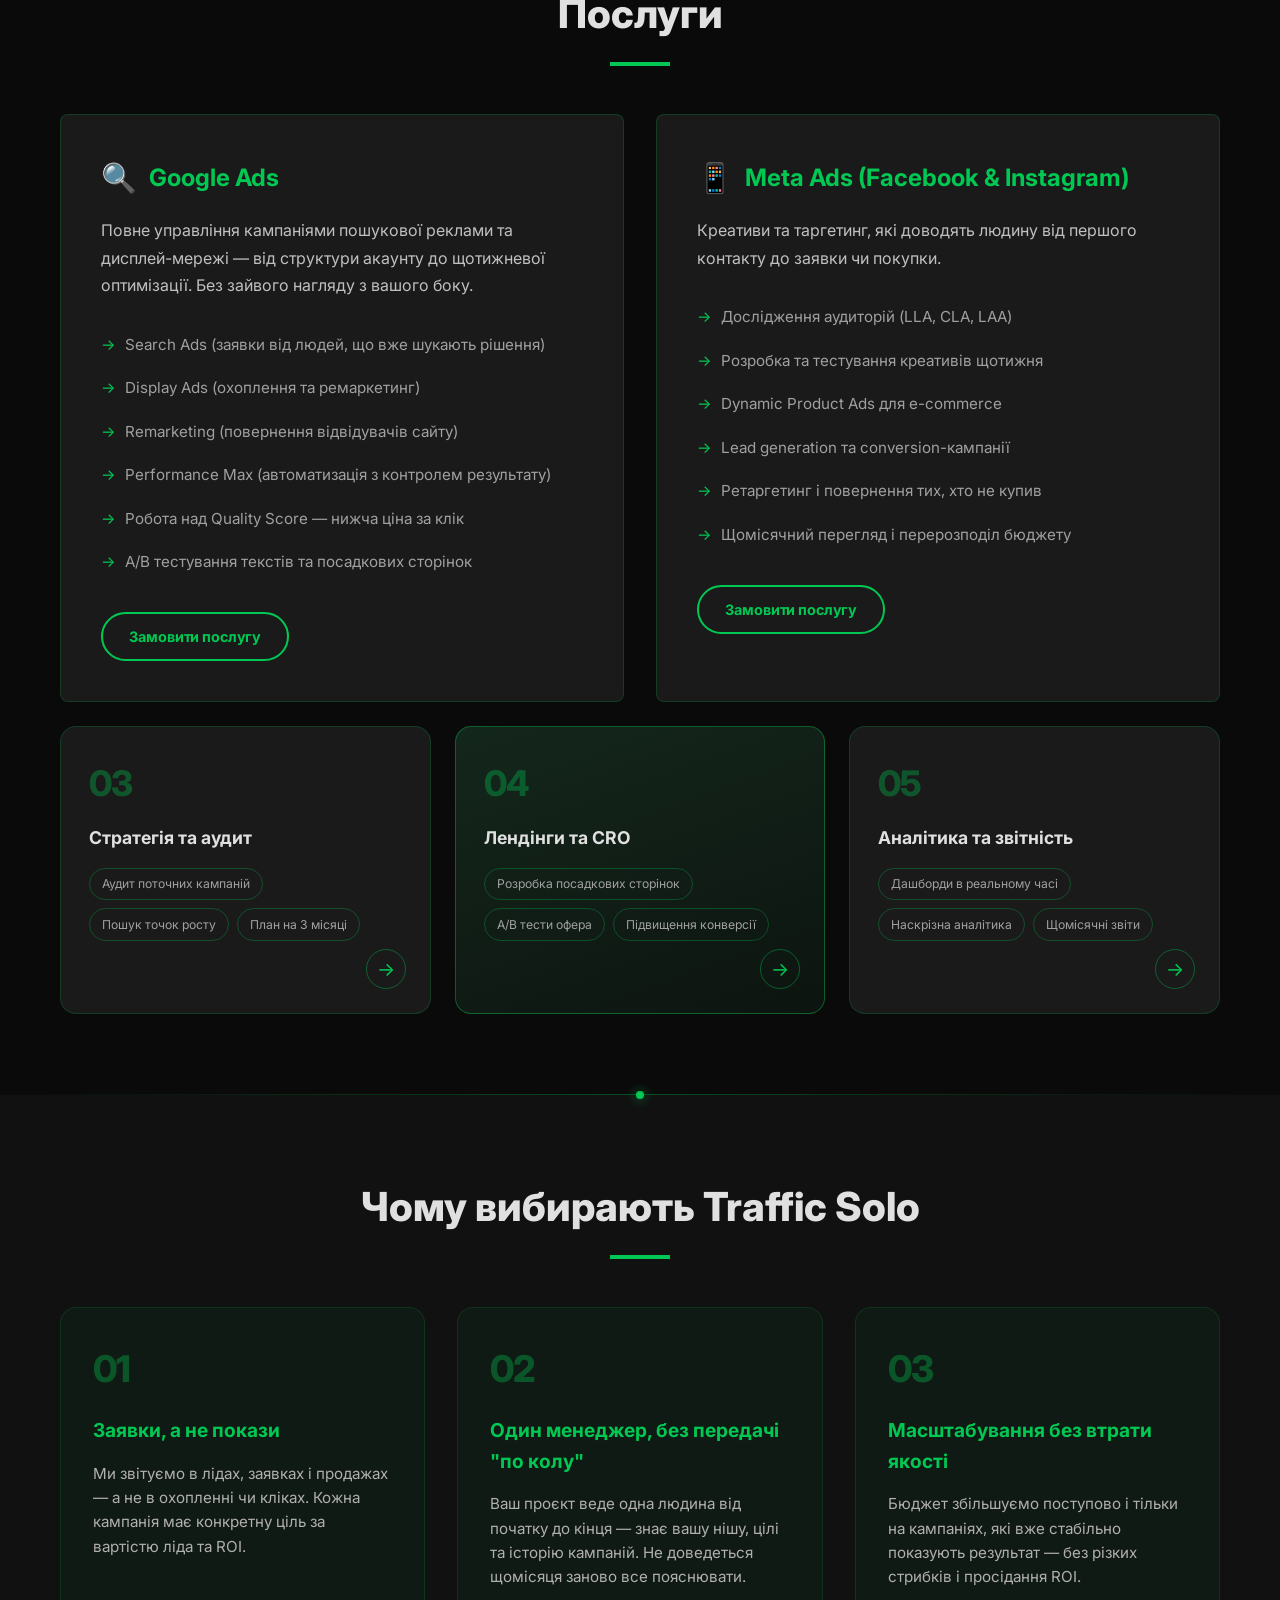
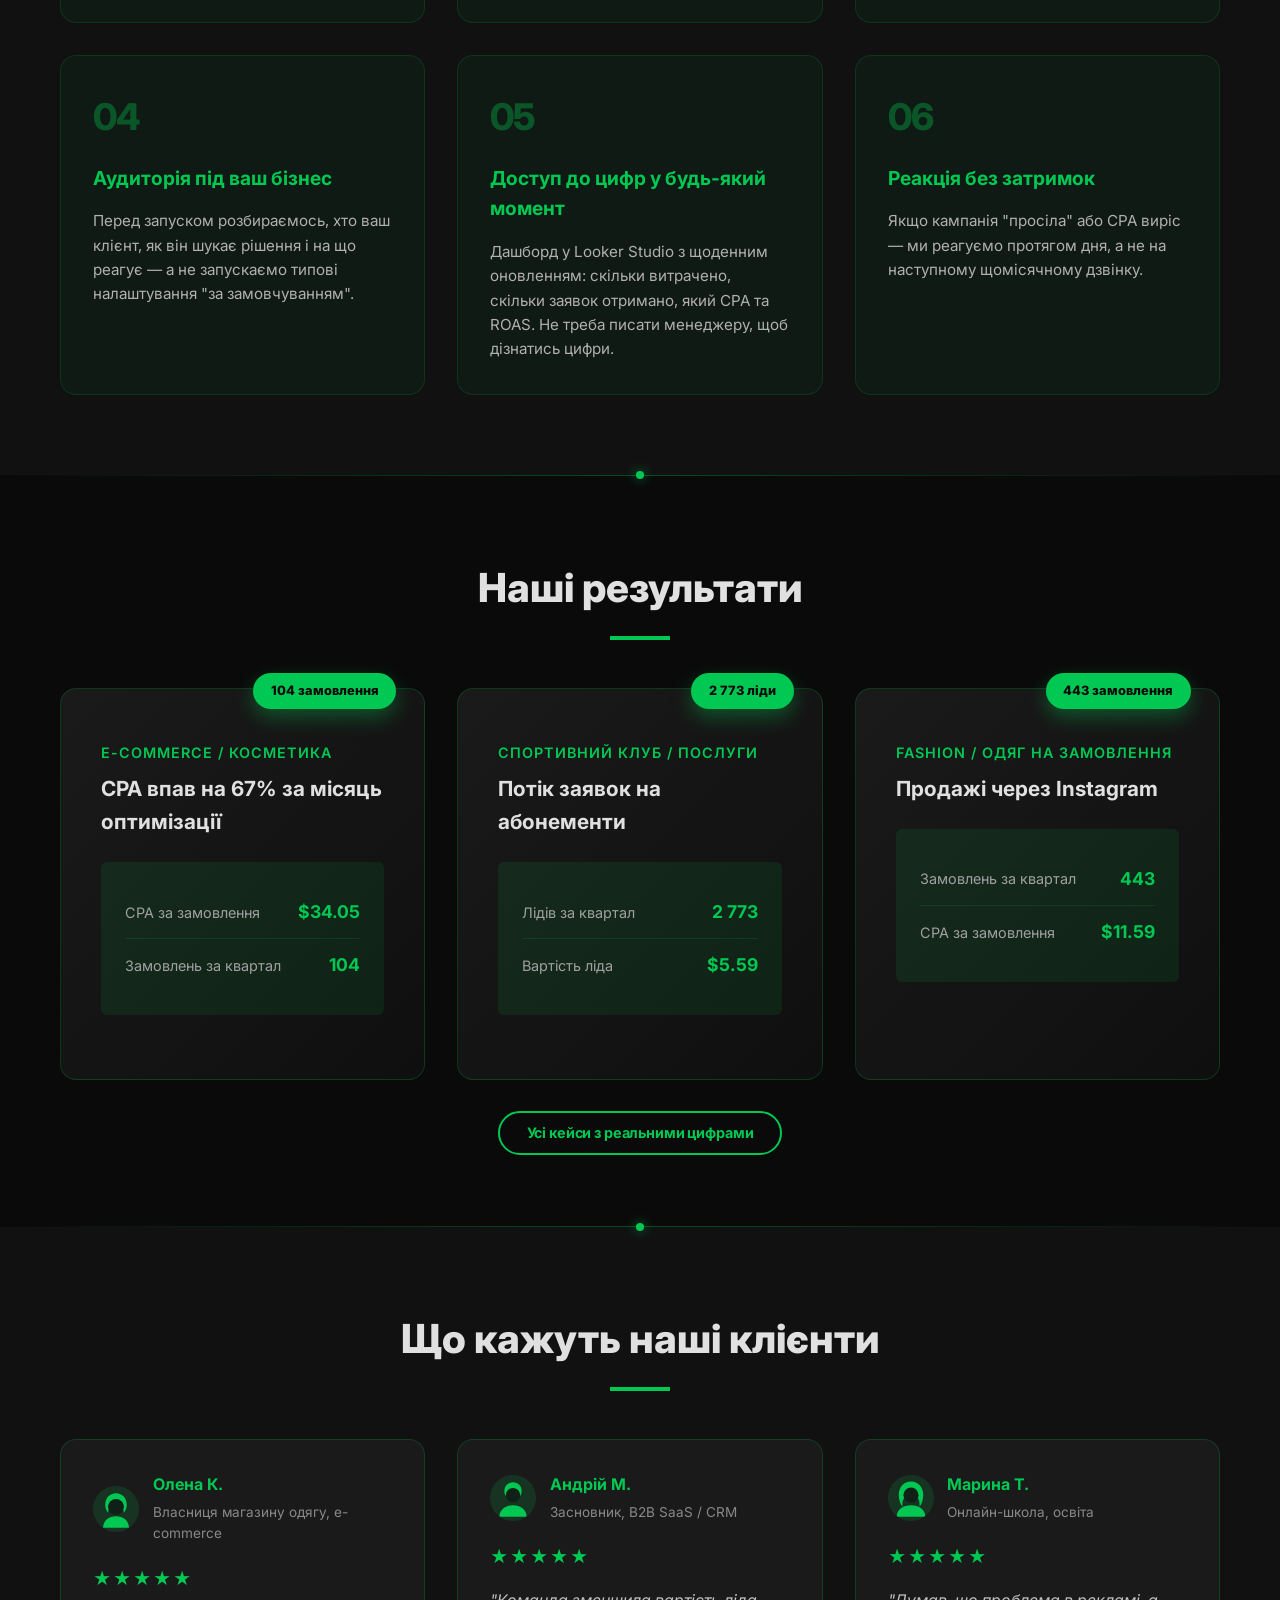
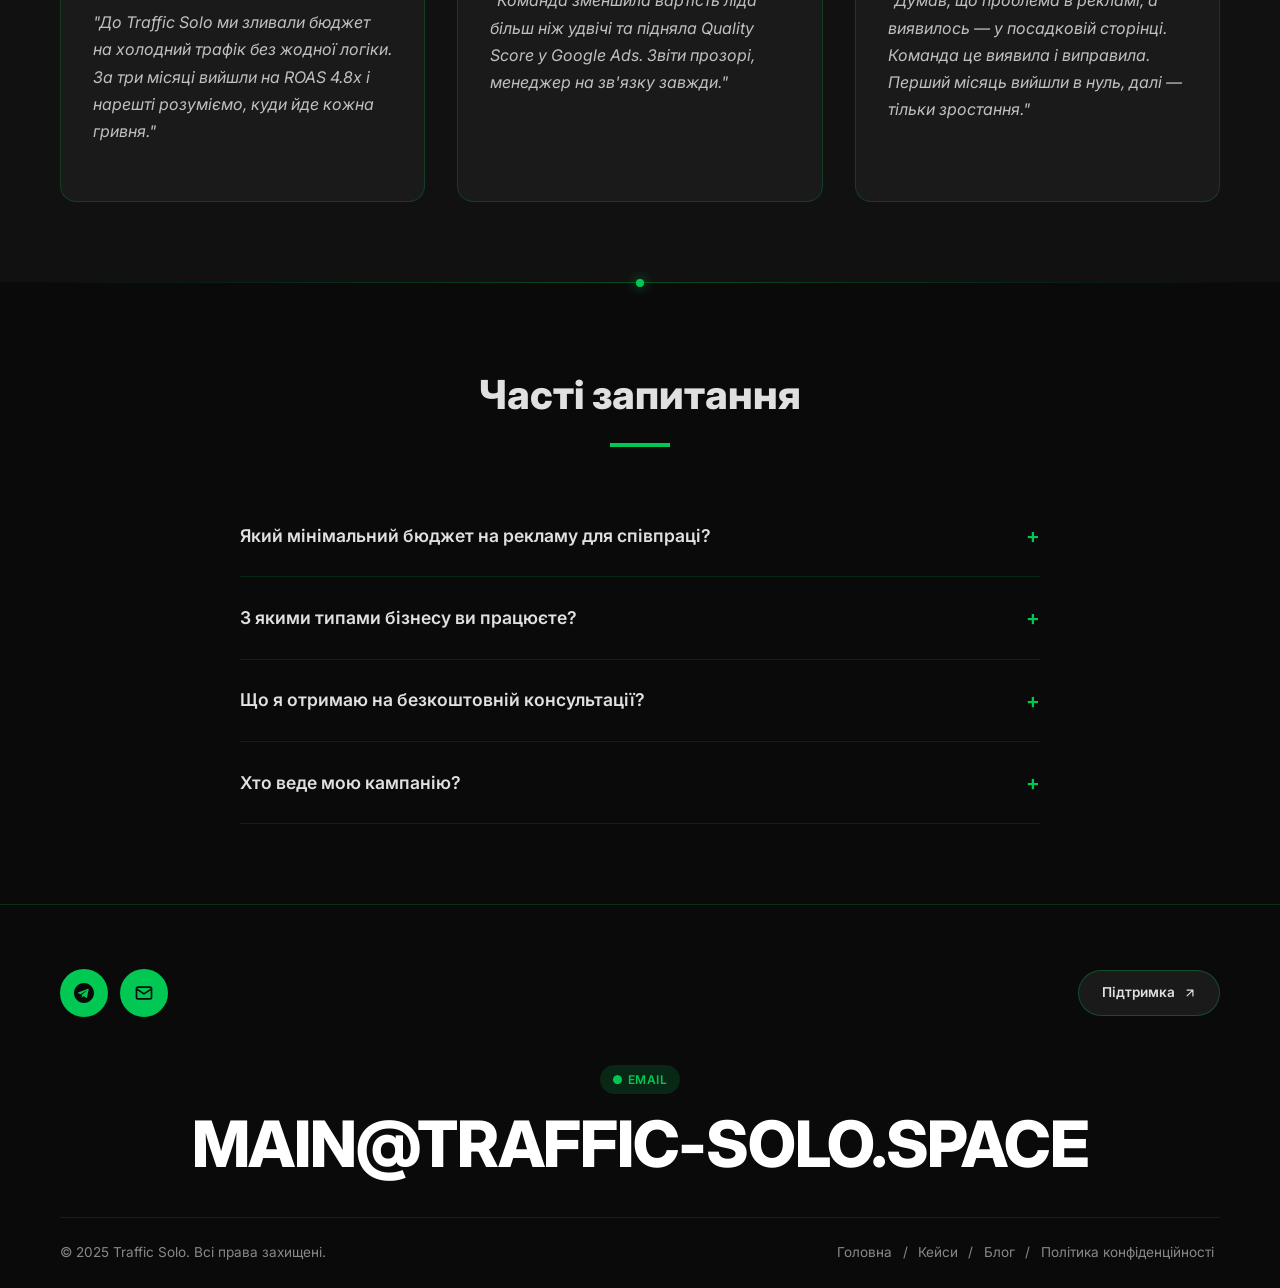
==== commit 7e886f7a: "Replace placeholder case study with real Meta Ads data Pulled real account-level insights for a mana" ====
--- a/index.html
+++ b/index.html
@@ -1184,19 +1184,19 @@
             <h2 class="section-title fade-in">Наші результати</h2>
             <div class="cases-grid">
                 <div class="case-card fade-in">
-                    <div class="case-badge">248 замовлень</div>
+                    <div class="case-badge">104 замовлення</div>
                     <div class="case-header">
                         <div class="case-client">E-commerce / косметика</div>
-                        <div class="case-title">Стабільний потік замовлень з Meta Ads</div>
+                        <div class="case-title">CPA впав на 67% за місяць оптимізації</div>
                     </div>
                     <div class="case-metrics">
                         <div class="metric">
                             <span class="metric-label">CPA за замовлення</span>
-                            <span class="metric-value">$2.53</span>
+                            <span class="metric-value">$34.05</span>
                         </div>
                         <div class="metric">
                             <span class="metric-label">Замовлень за квартал</span>
-                            <span class="metric-value">248</span>
+                            <span class="metric-value">104</span>
                         </div>
                     </div>
                 </div>
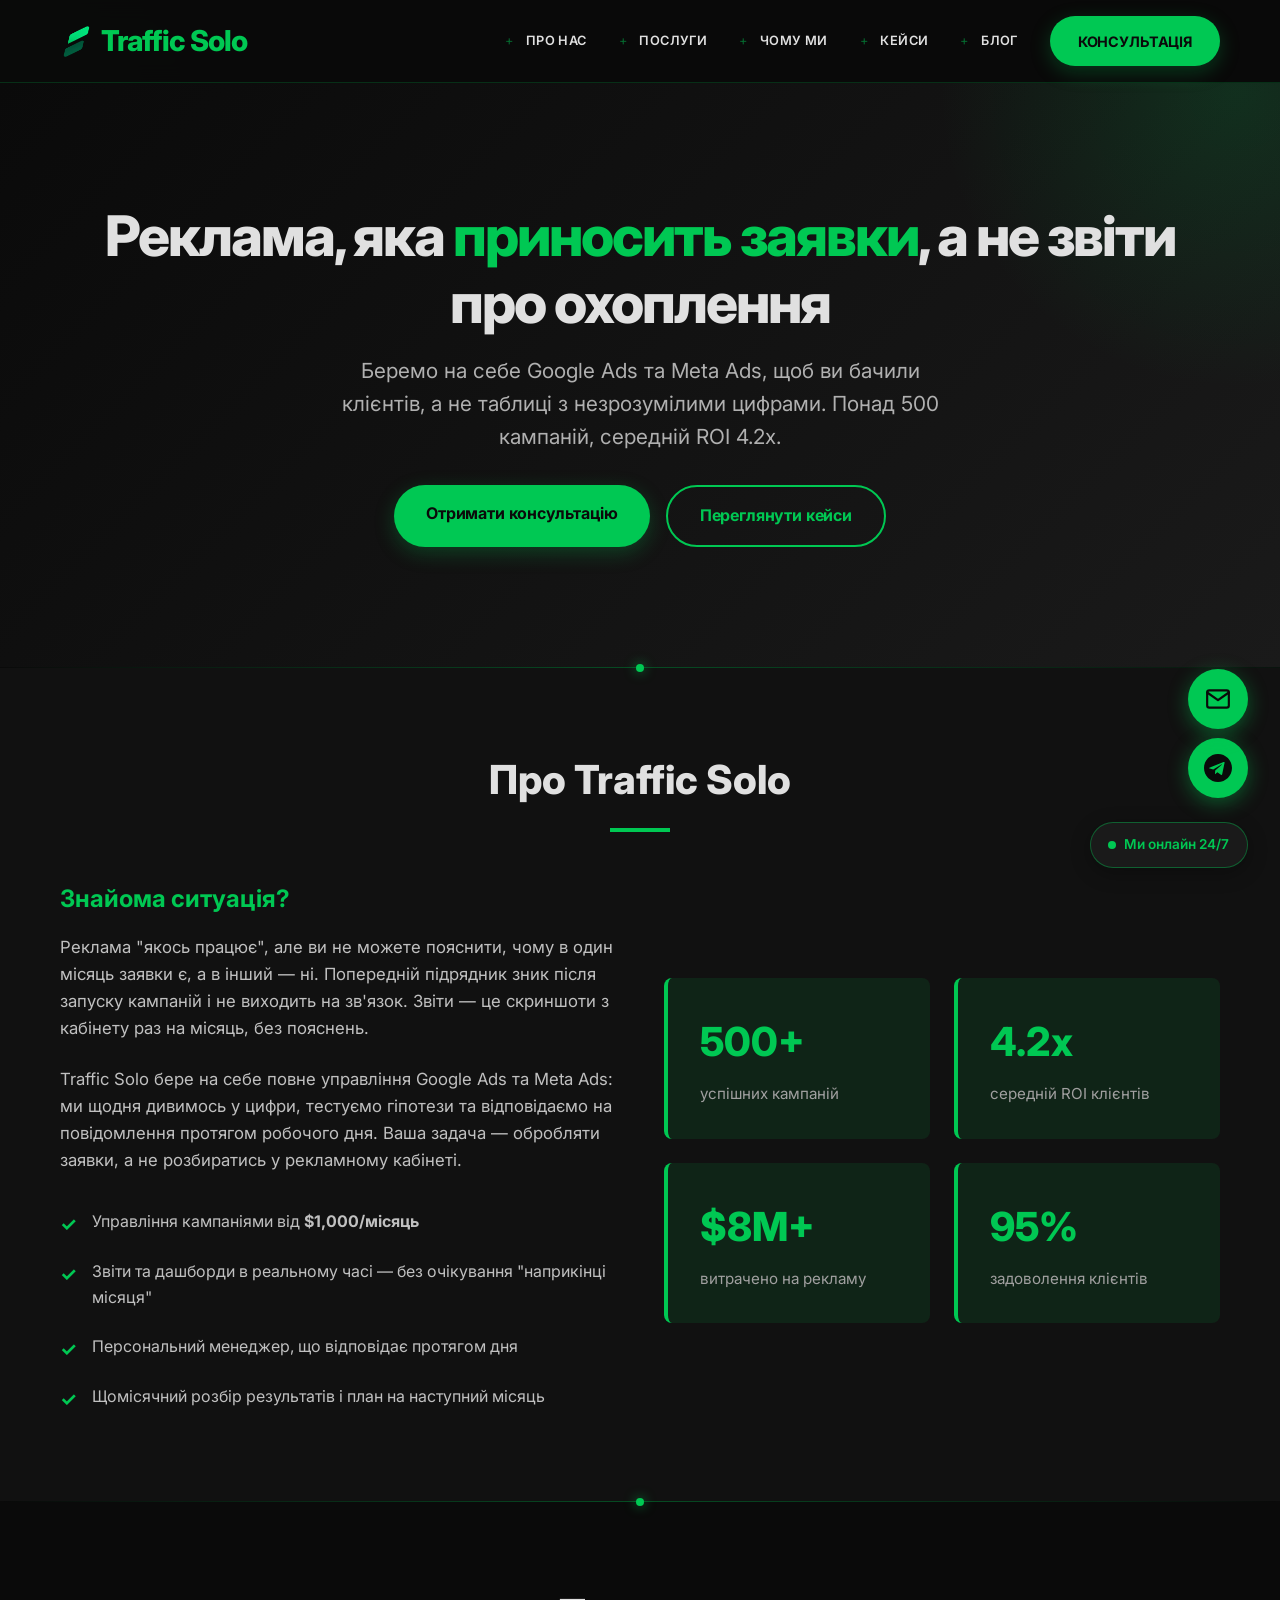
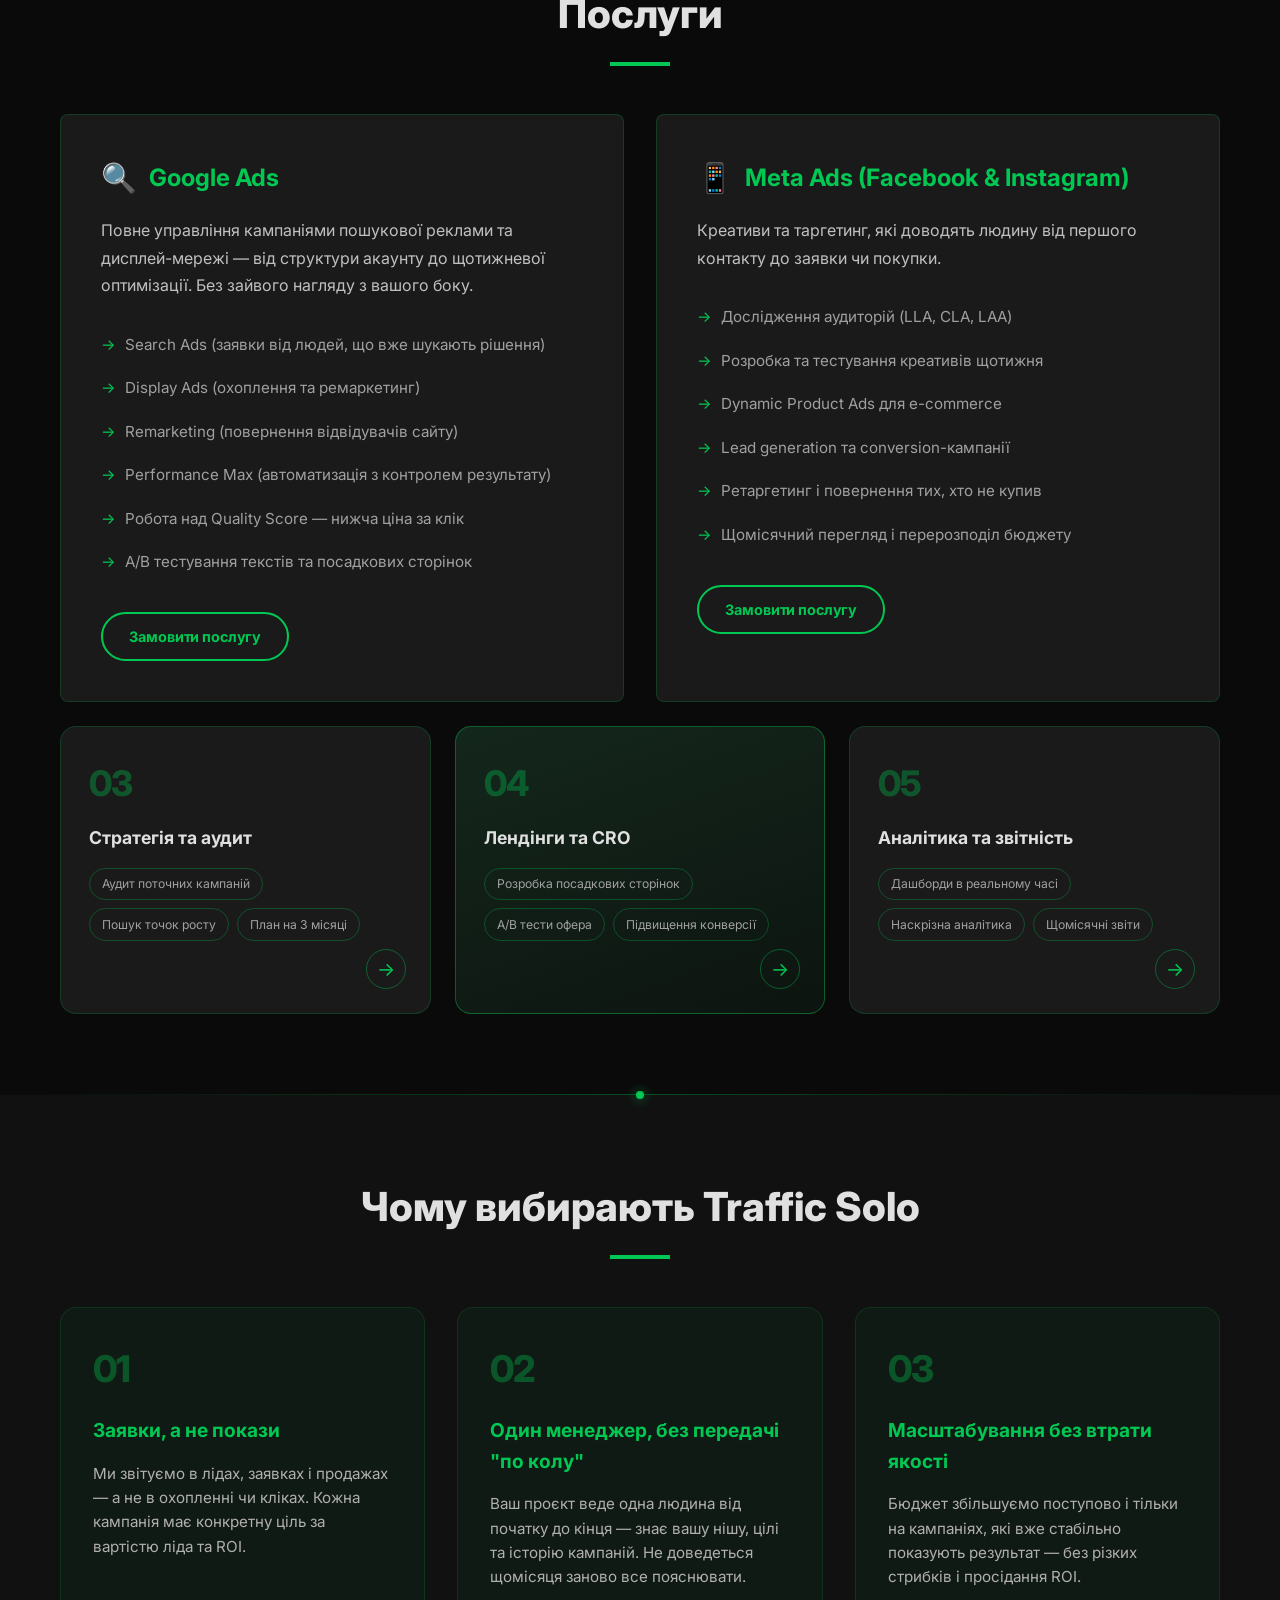
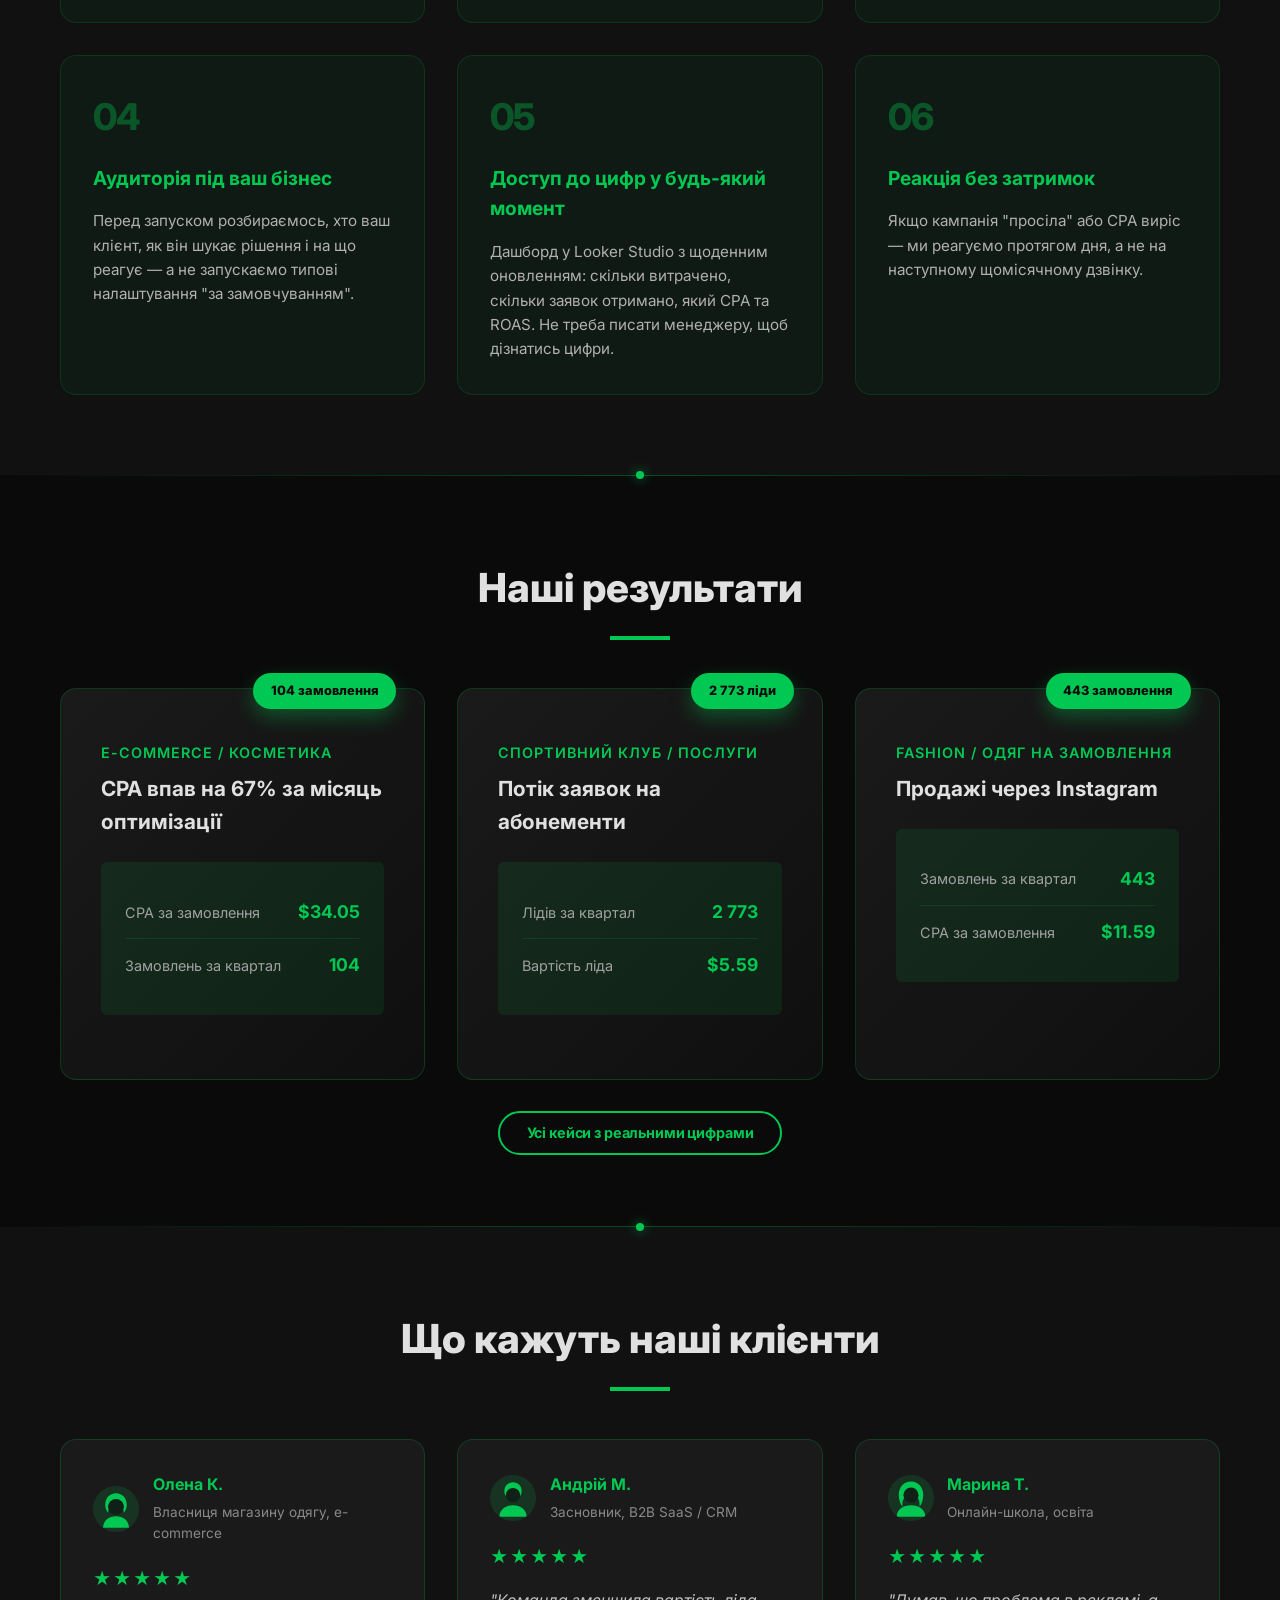
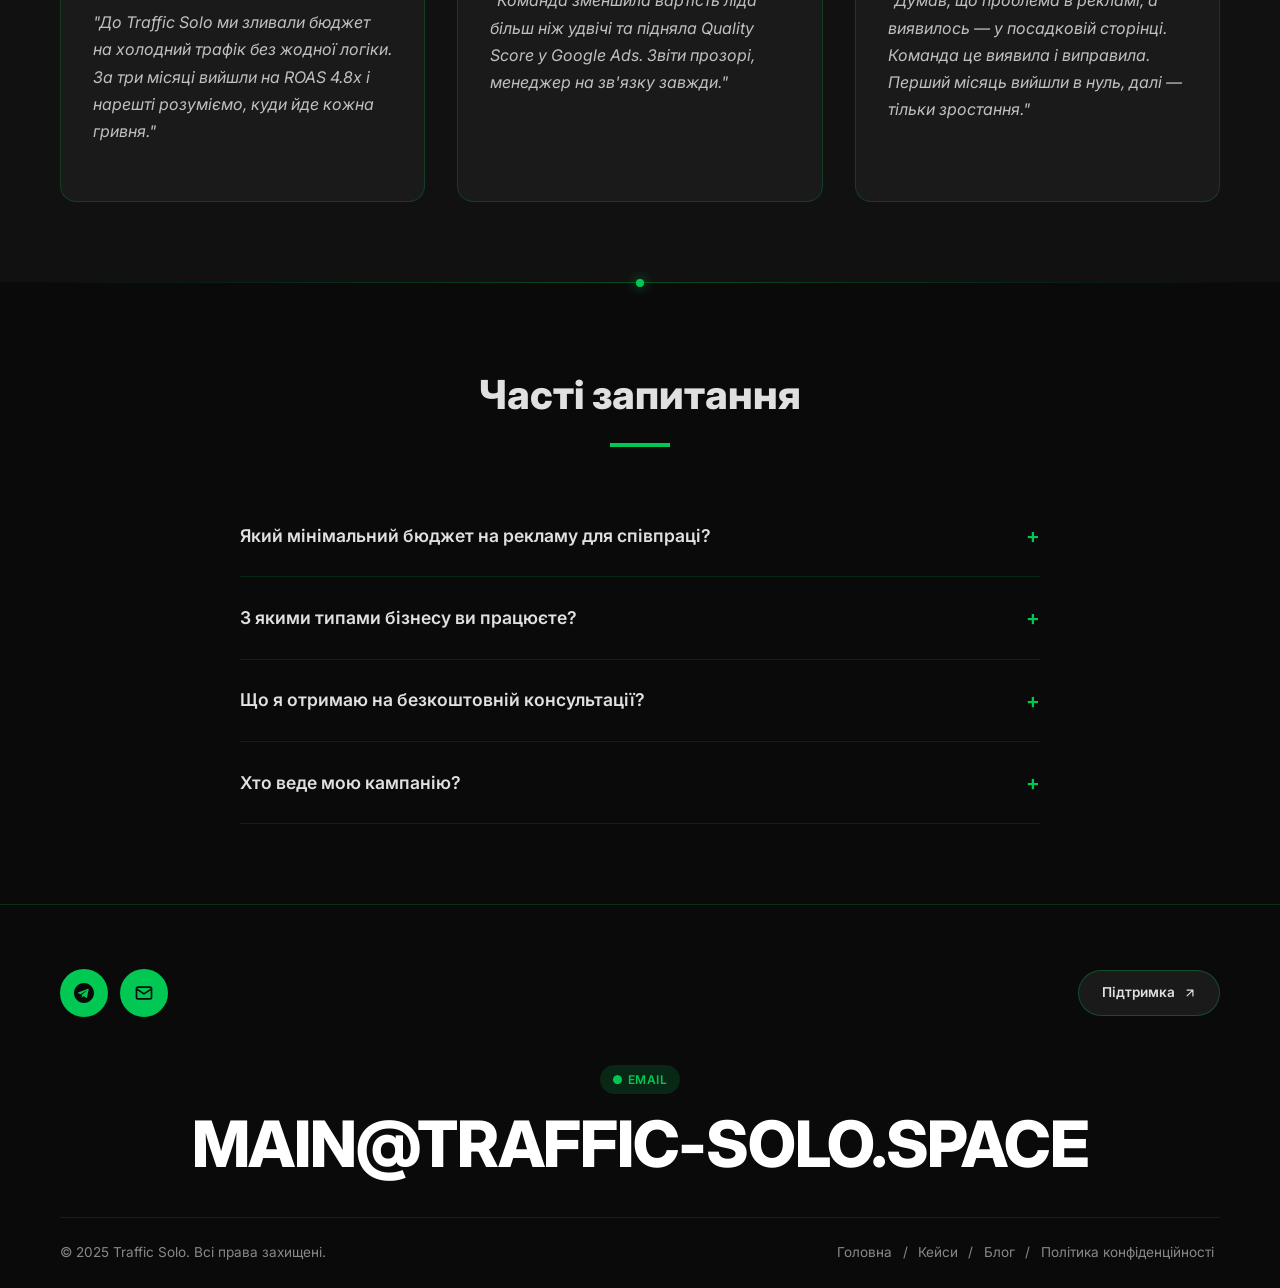
==== commit 42202605: "Add new brand mark: favicon, apple-touch-icon, and header/footer logo Cut out the new "S" mark logo " ====
--- a/index.html
+++ b/index.html
@@ -8,7 +8,8 @@
     <meta property="og:title" content="Traffic Solo | Google Ads & Meta Ads управління">
     <meta property="og:description" content="Управління Google Ads та Meta Ads з фокусом на ROI. Безкоштовна консультація — аудит, дорожня карта, оцінка потенціалу.">
     <meta property="og:type" content="website">
-    <link rel="icon" type="image/svg+xml" href="data:image/svg+xml,%3Csvg xmlns='http://www.w3.org/2000/svg' viewBox='0 0 64 64'%3E%3Crect width='64' height='64' rx='14' fill='%230a0a0a'/%3E%3Cpath d='M16 40 L26 24 L34 34 L48 16' stroke='%2300C853' stroke-width='5' fill='none' stroke-linecap='round' stroke-linejoin='round'/%3E%3Cpath d='M40 16 H48 V24' stroke='%2300C853' stroke-width='5' fill='none' stroke-linecap='round' stroke-linejoin='round'/%3E%3C/svg%3E">
+    <link rel="icon" type="image/png" href="assets/favicon.png">
+    <link rel="apple-touch-icon" href="assets/apple-touch-icon.png">
     <link href="https://fonts.googleapis.com/css2?family=Inter:wght@400;500;600;700;800&display=swap" rel="stylesheet">
 
     <!-- Google Tag Manager -->
@@ -105,8 +106,8 @@
             font-weight: 800;
             color: #00C853;
             text-decoration: none;
-            letter-spacing: -1px;
-        }
+            letter-spacing: -1px; display: inline-flex; align-items: center; gap: 0.5rem;}
+        .logo-icon { width: 1.15em; height: 1.15em; display: block; }
 
         nav {
             display: flex;
@@ -1003,7 +1004,7 @@
     <header>
         <div class="container">
             <div class="header-content">
-                <a href="#" class="logo">Traffic Solo</a>
+                <a href="#" class="logo"><img src="assets/logo-mark.png" alt="" class="logo-icon">Traffic Solo</a>
                 <nav>
                     <a href="#about">Про нас</a>
                     <a href="#services">Послуги</a>
@@ -1389,6 +1390,6 @@
 
     </script>
     <script src="assets/consult-modal.js"></script>
-    <script src="assets/mobile-nav.js"></script>
+    <script src="assets/mobile-nav.js?v=2"></script>
 </body>
 </html>
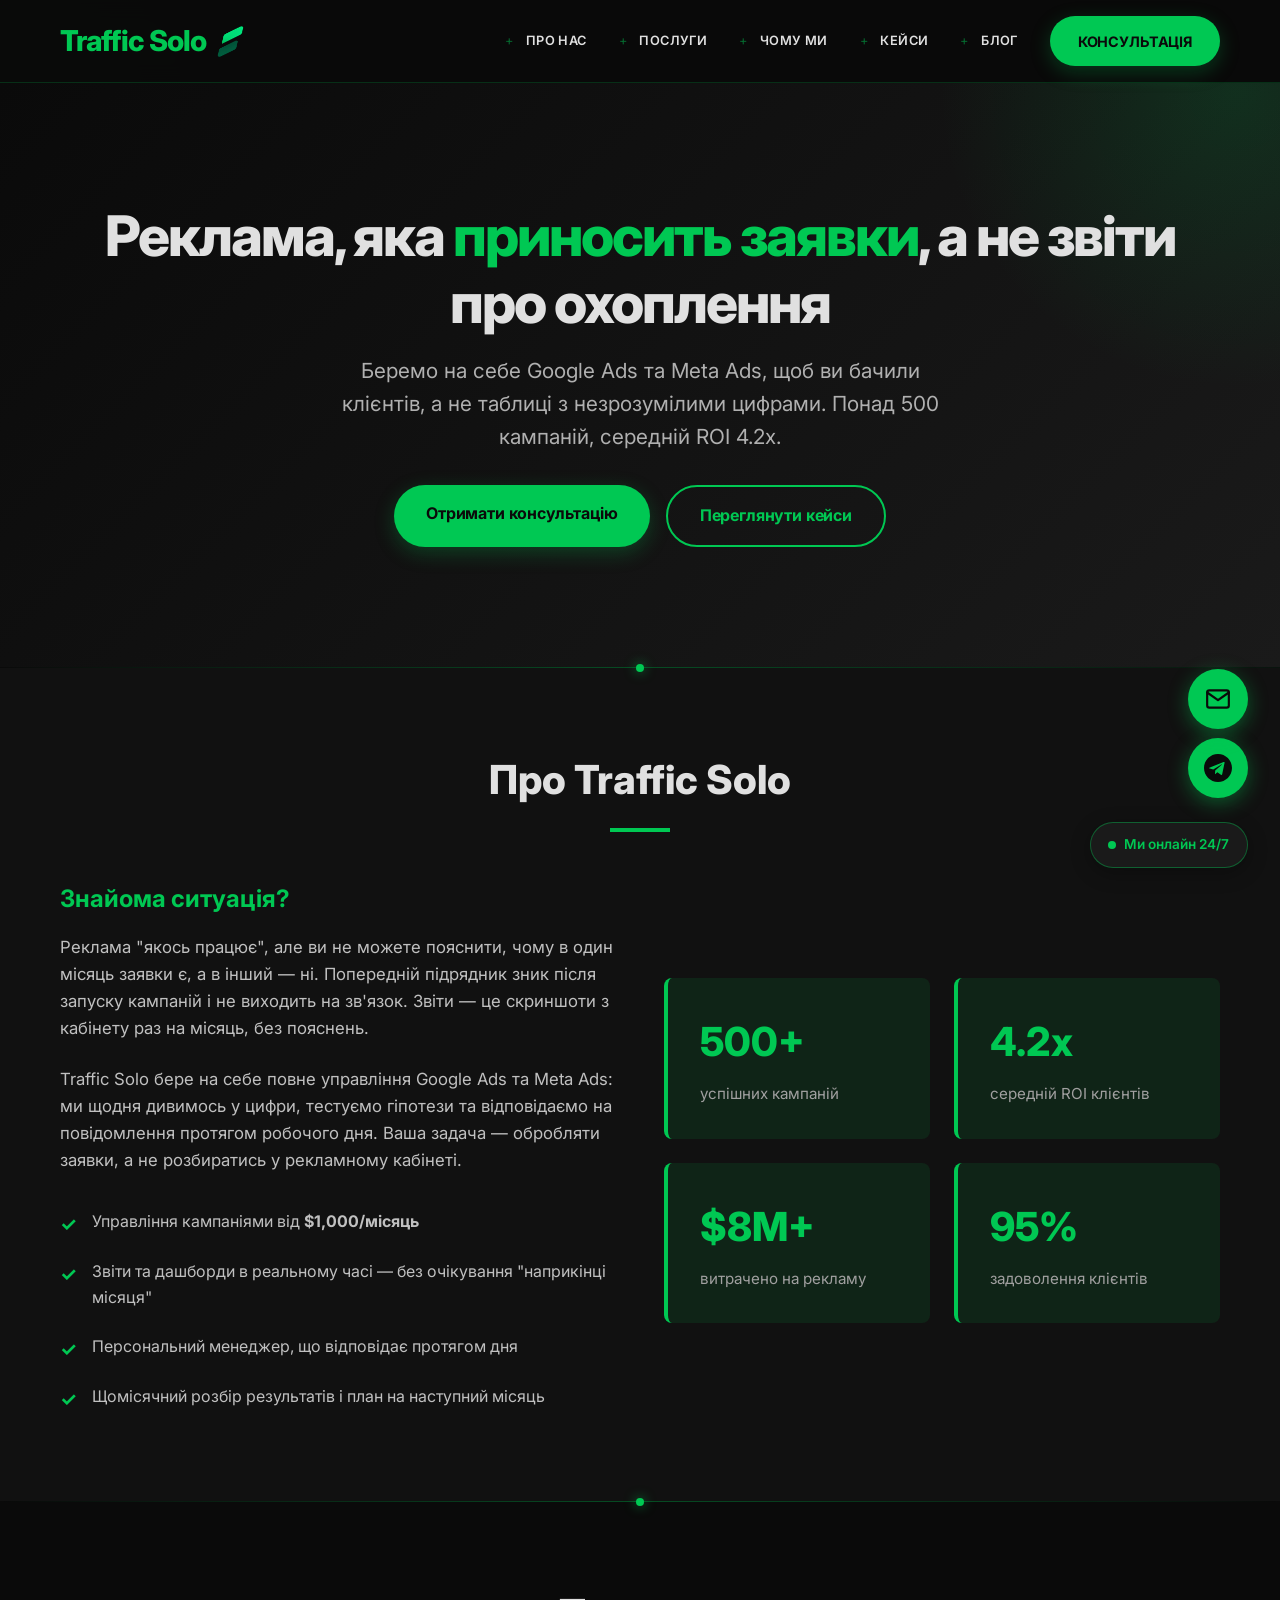
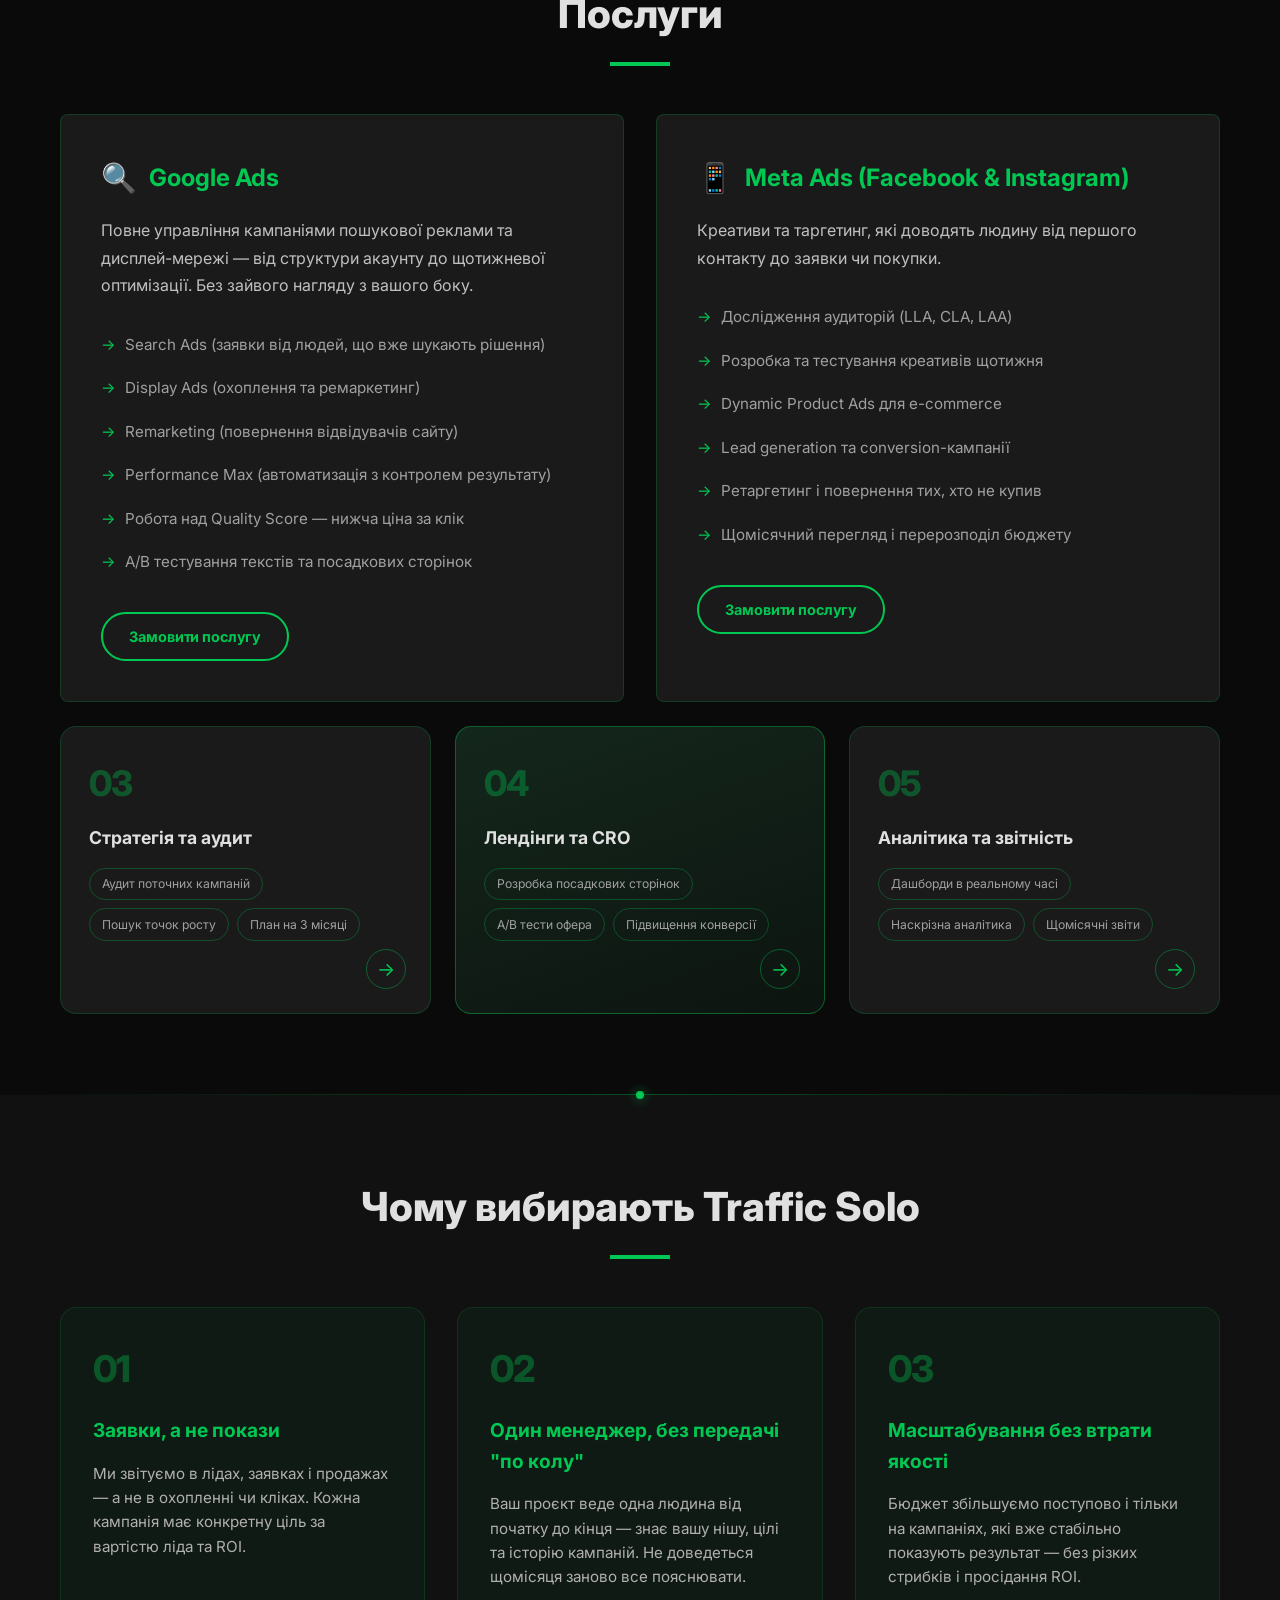
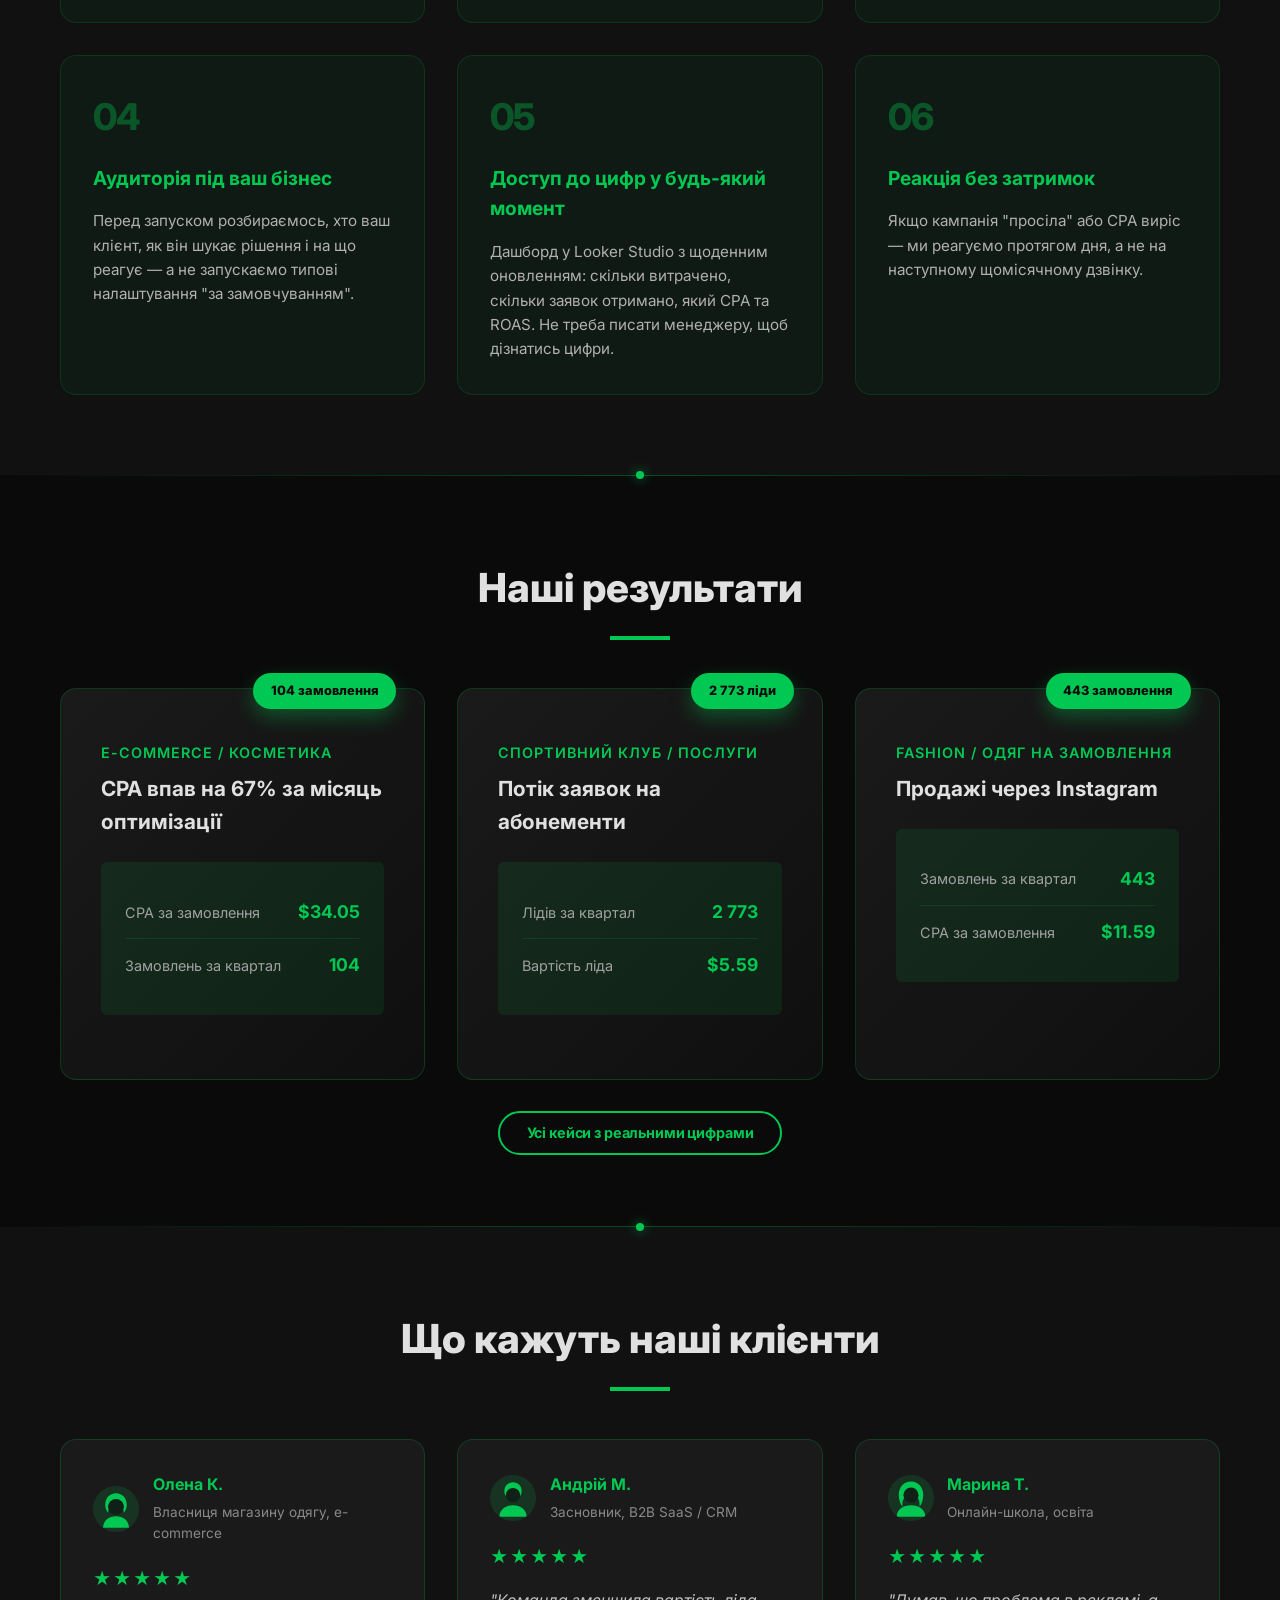
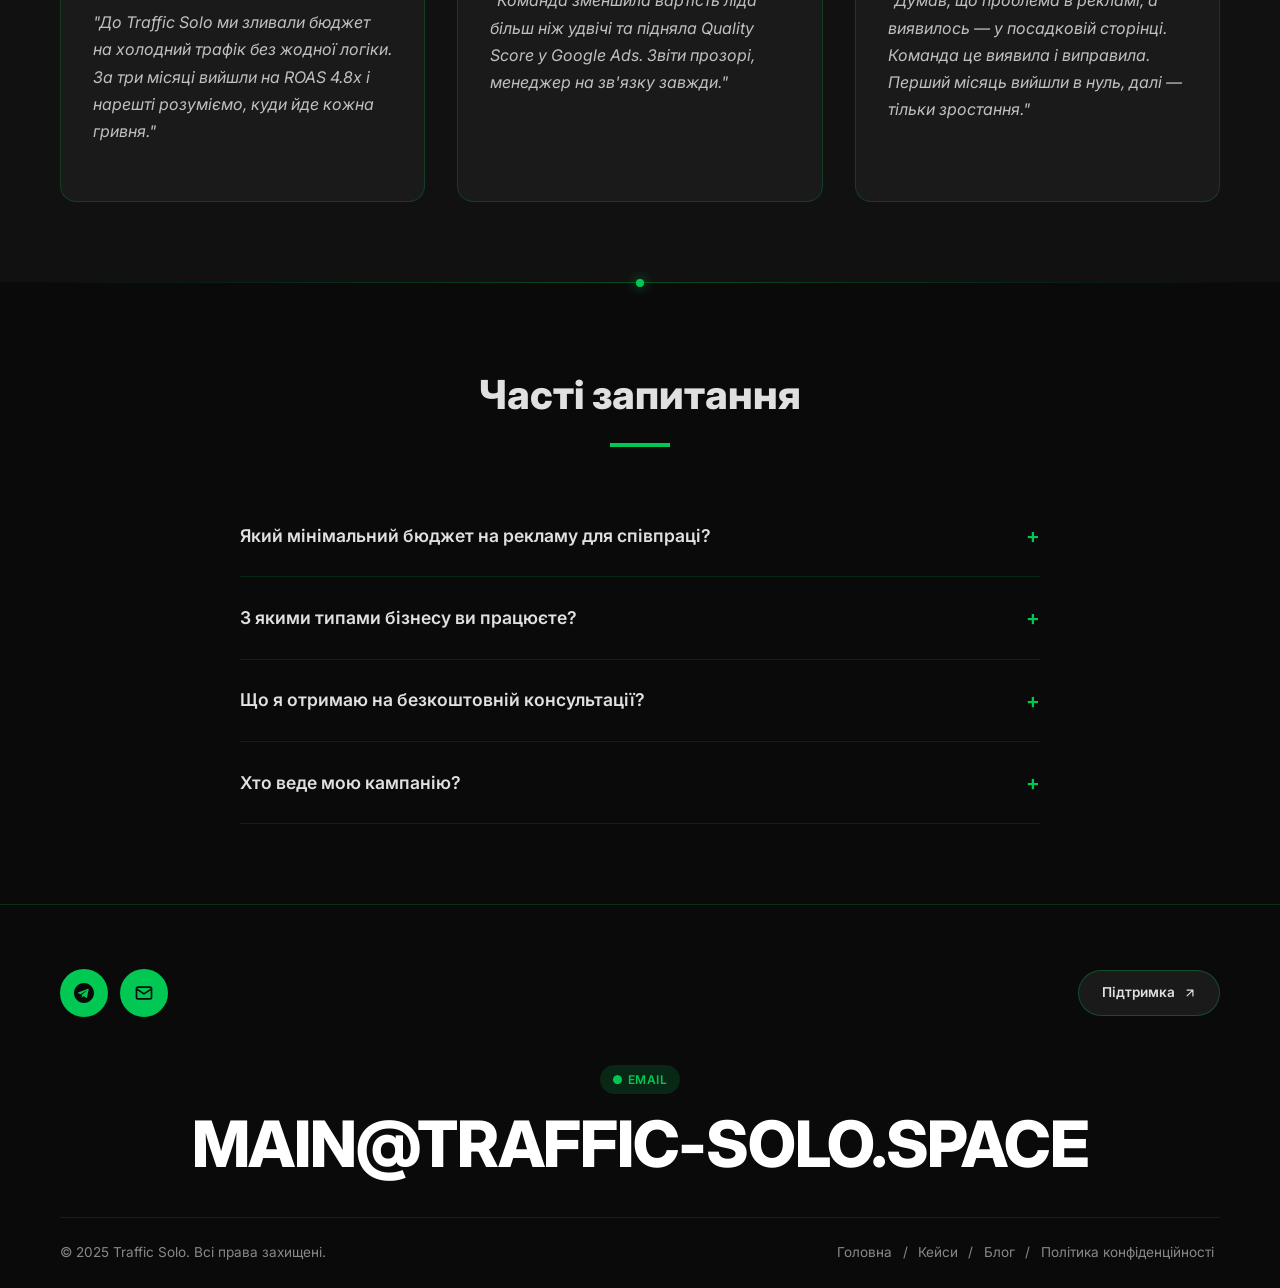
==== commit 95b08b0e: "Move logo icon after wordmark, point Telegram contact links to @traffic_solo_space Logo icon now fol" ====
--- a/index.html
+++ b/index.html
@@ -1004,7 +1004,7 @@
     <header>
         <div class="container">
             <div class="header-content">
-                <a href="#" class="logo"><img src="assets/logo-mark.png" alt="" class="logo-icon">Traffic Solo</a>
+                <a href="#" class="logo">Traffic Solo<img src="assets/logo-mark.png" alt="" class="logo-icon"></a>
                 <nav>
                     <a href="#about">Про нас</a>
                     <a href="#services">Послуги</a>
@@ -1326,7 +1326,7 @@
     <!-- Floating CTA Button -->
     <a href="https://t.me/traffic_solo_leads_bot" class="floating-ai-cta" target="_blank" title="AI-асистент у Telegram"><span class="floating-ai-dot"></span>Ми онлайн 24/7</a>
 
-    <a href="https://t.me/OX_Novak" class="floating-cta" target="_blank" title="Telegram"><svg width="28" height="28" viewBox="0 0 240 240" fill="currentColor"><path d="M120 0C53.7 0 0 53.7 0 120s53.7 120 120 120 120-53.7 120-120S186.3 0 120 0zm55.4 80.3l-19.7 92.9c-1.5 6.6-5.4 8.2-10.9 5.1l-30.2-22.3-14.6 14c-1.6 1.6-3 3-6.1 3l2.2-30.9 56.3-50.9c2.4-2.2-.5-3.4-3.7-1.2l-69.6 43.8-30-9.4c-6.5-2-6.6-6.5 1.4-9.6l117.4-45.2c5.4-2 10.2 1.3 8.5 9.7z"/></svg></a>
+    <a href="https://t.me/traffic_solo_space" class="floating-cta" target="_blank" title="Telegram"><svg width="28" height="28" viewBox="0 0 240 240" fill="currentColor"><path d="M120 0C53.7 0 0 53.7 0 120s53.7 120 120 120 120-53.7 120-120S186.3 0 120 0zm55.4 80.3l-19.7 92.9c-1.5 6.6-5.4 8.2-10.9 5.1l-30.2-22.3-14.6 14c-1.6 1.6-3 3-6.1 3l2.2-30.9 56.3-50.9c2.4-2.2-.5-3.4-3.7-1.2l-69.6 43.8-30-9.4c-6.5-2-6.6-6.5 1.4-9.6l117.4-45.2c5.4-2 10.2 1.3 8.5 9.7z"/></svg></a>
     <a href="javascript:void(0)" class="floating-envelope-cta js-open-consult" title="Залишити заявку"><svg width="26" height="26" viewBox="0 0 24 24" fill="none" stroke="currentColor" stroke-width="2" stroke-linecap="round" stroke-linejoin="round"><path d="M4 4h16c1.1 0 2 .9 2 2v12c0 1.1-.9 2-2 2H4c-1.1 0-2-.9-2-2V6c0-1.1.9-2 2-2z"></path><polyline points="22,6 12,13 2,6"></polyline></svg></a>
 
     <!-- Footer -->
@@ -1334,7 +1334,7 @@
         <div class="container">
             <div class="footer-top">
                 <div class="footer-socials">
-                    <a href="https://t.me/OX_Novak" class="footer-icon" target="_blank" title="Telegram"><svg width="20" height="20" viewBox="0 0 240 240" fill="currentColor"><path d="M120 0C53.7 0 0 53.7 0 120s53.7 120 120 120 120-53.7 120-120S186.3 0 120 0zm55.4 80.3l-19.7 92.9c-1.5 6.6-5.4 8.2-10.9 5.1l-30.2-22.3-14.6 14c-1.6 1.6-3 3-6.1 3l2.2-30.9 56.3-50.9c2.4-2.2-.5-3.4-3.7-1.2l-69.6 43.8-30-9.4c-6.5-2-6.6-6.5 1.4-9.6l117.4-45.2c5.4-2 10.2 1.3 8.5 9.7z"/></svg></a>
+                    <a href="https://t.me/traffic_solo_space" class="footer-icon" target="_blank" title="Telegram"><svg width="20" height="20" viewBox="0 0 240 240" fill="currentColor"><path d="M120 0C53.7 0 0 53.7 0 120s53.7 120 120 120 120-53.7 120-120S186.3 0 120 0zm55.4 80.3l-19.7 92.9c-1.5 6.6-5.4 8.2-10.9 5.1l-30.2-22.3-14.6 14c-1.6 1.6-3 3-6.1 3l2.2-30.9 56.3-50.9c2.4-2.2-.5-3.4-3.7-1.2l-69.6 43.8-30-9.4c-6.5-2-6.6-6.5 1.4-9.6l117.4-45.2c5.4-2 10.2 1.3 8.5 9.7z"/></svg></a>
                     <a href="mailto:main@traffic-solo.space" class="footer-icon" title="Email"><svg width="20" height="20" viewBox="0 0 24 24" fill="none" stroke="currentColor" stroke-width="2" stroke-linecap="round" stroke-linejoin="round"><rect x="3" y="5" width="18" height="14" rx="2"/><path d="M3 7l9 6 9-6"/></svg></a>
                 </div>
                 <a href="#" class="footer-support-btn js-open-consult">Підтримка <svg width="14" height="14" viewBox="0 0 24 24" fill="none" stroke="currentColor" stroke-width="2" stroke-linecap="round" stroke-linejoin="round"><path d="M7 17 17 7M7 7h10v10"/></svg></a>
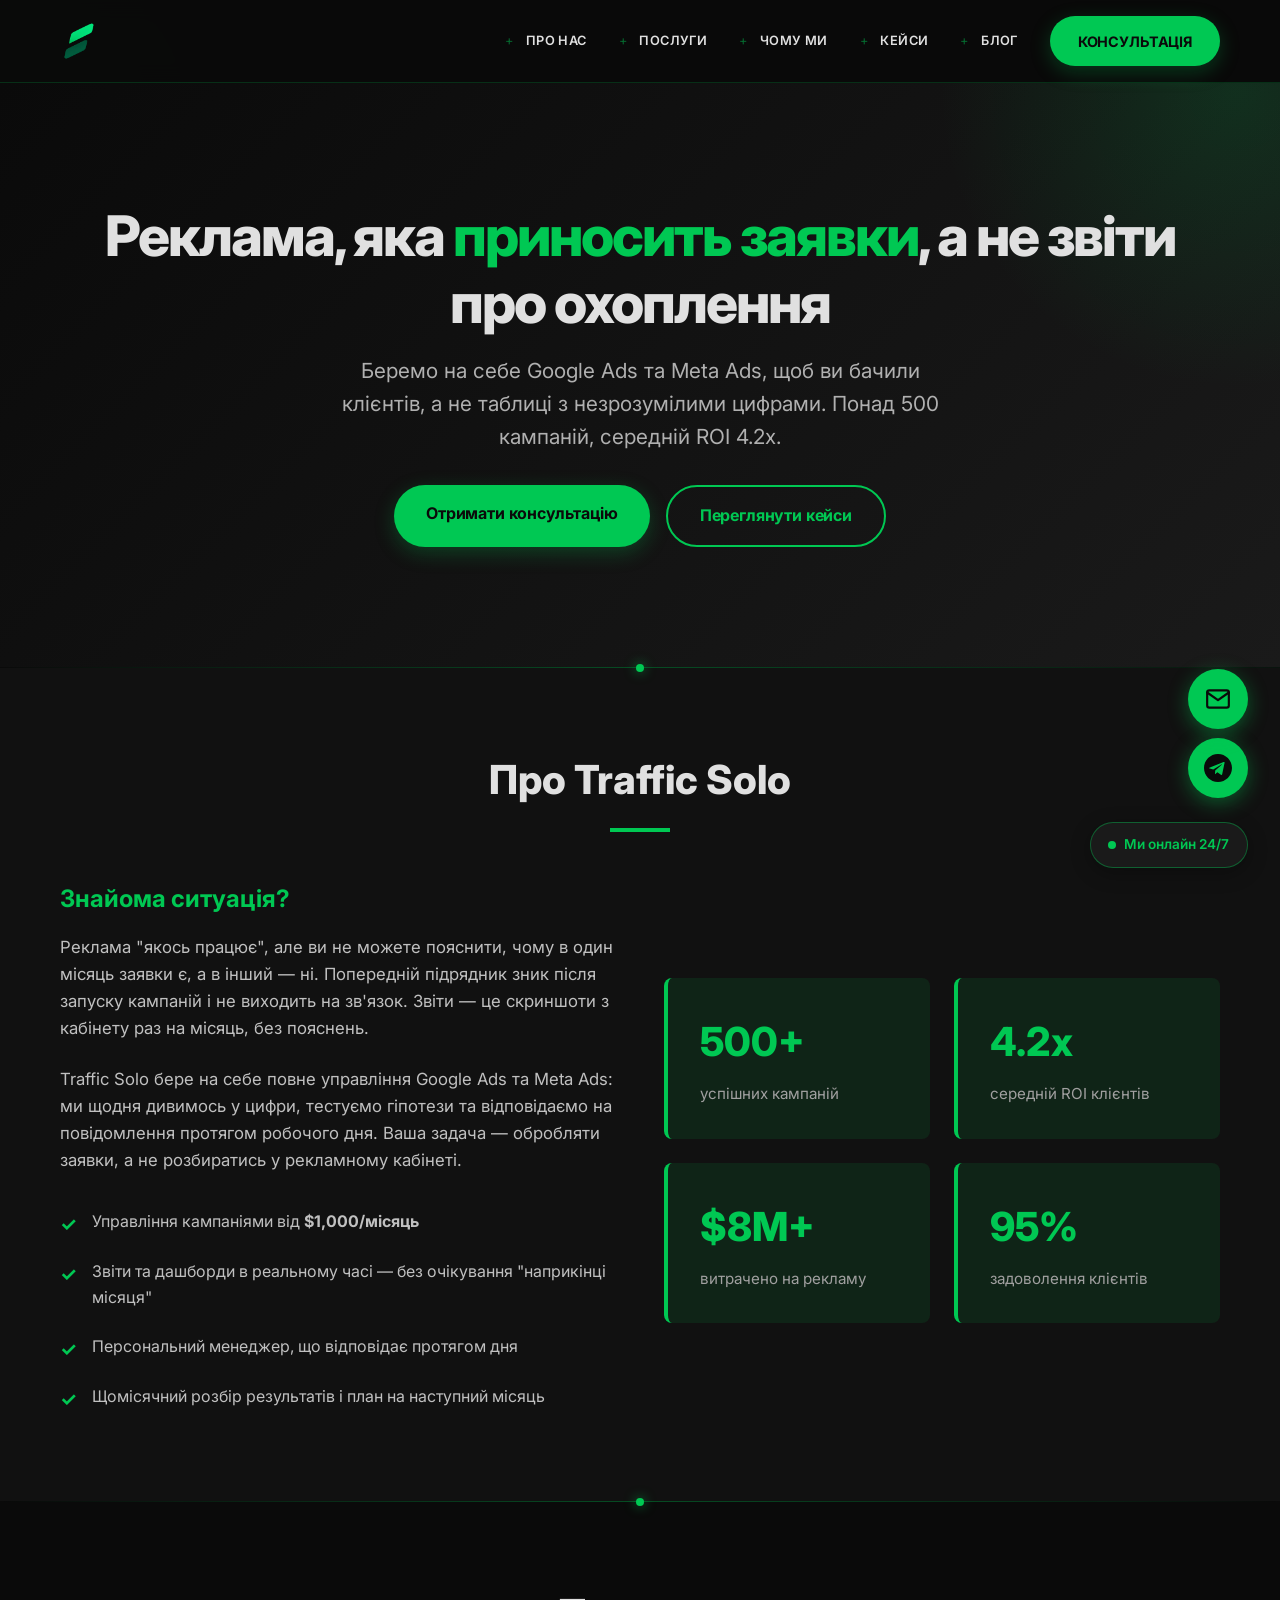
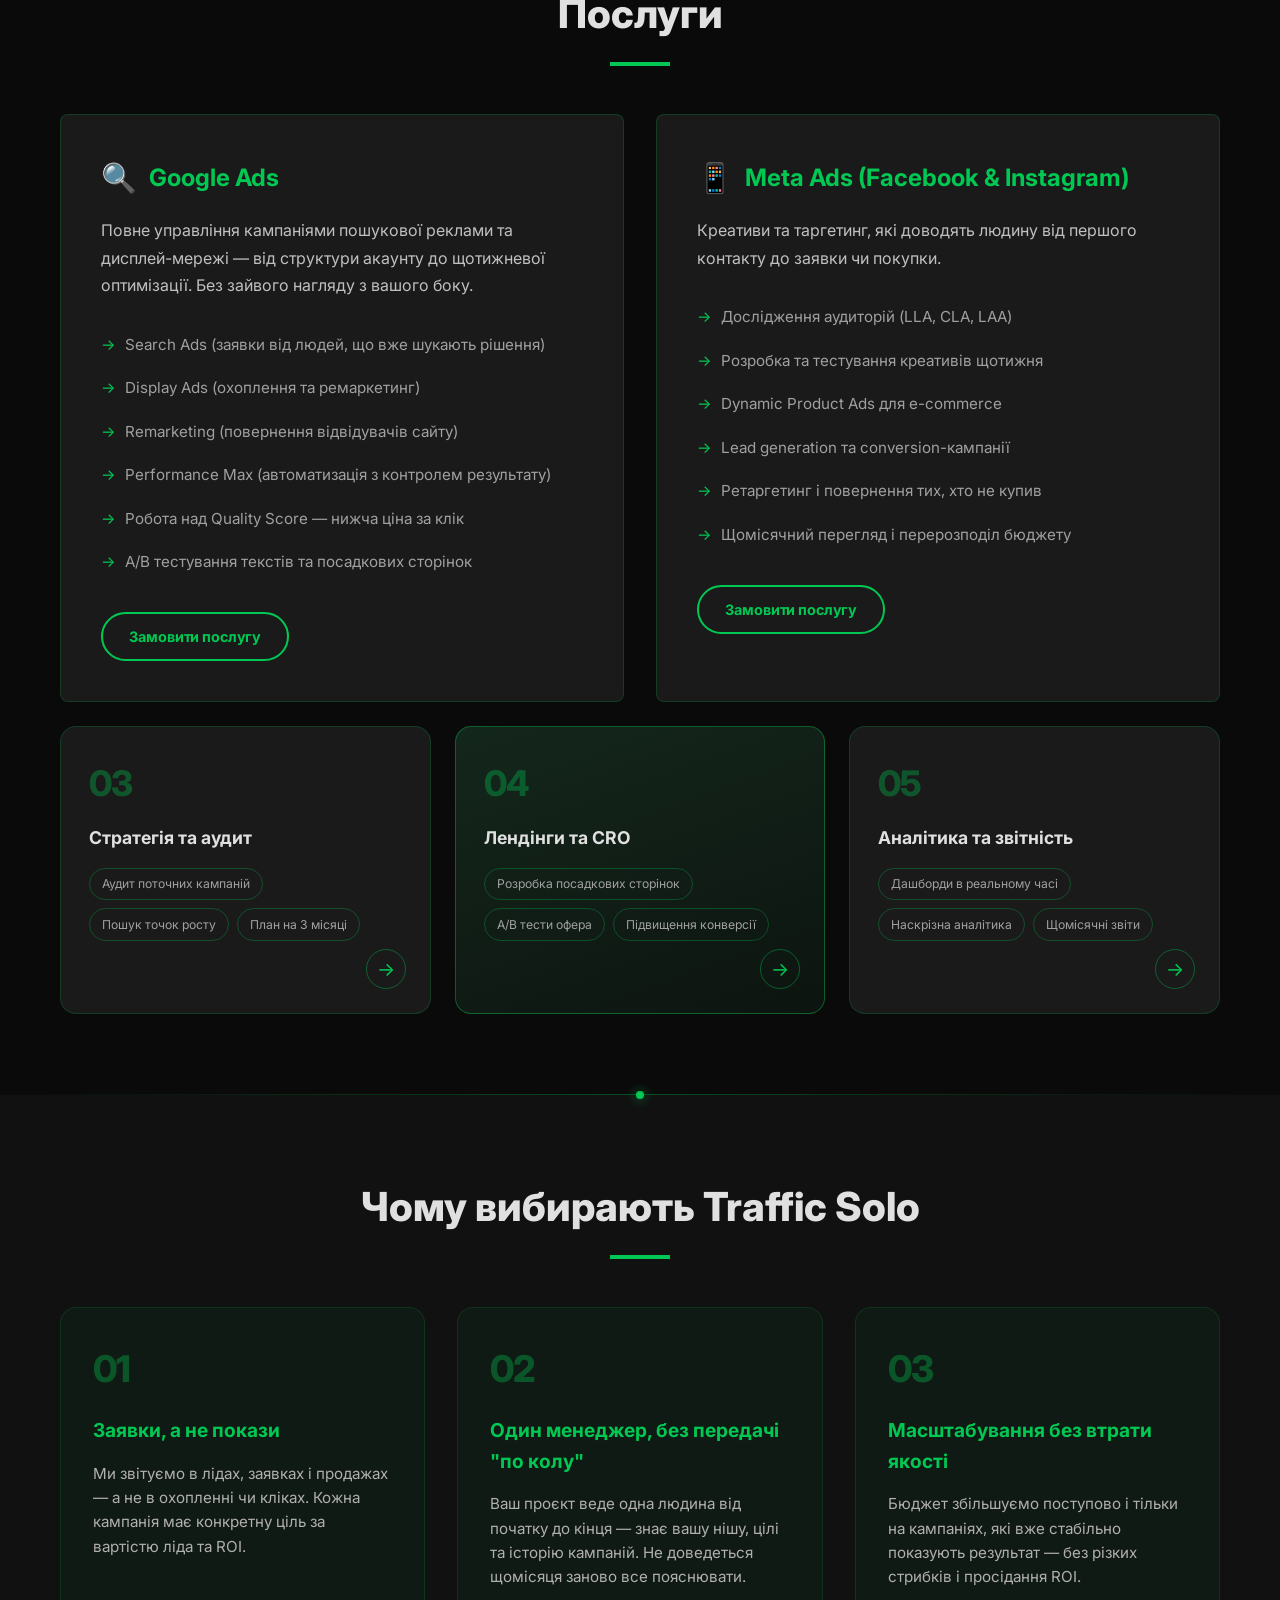
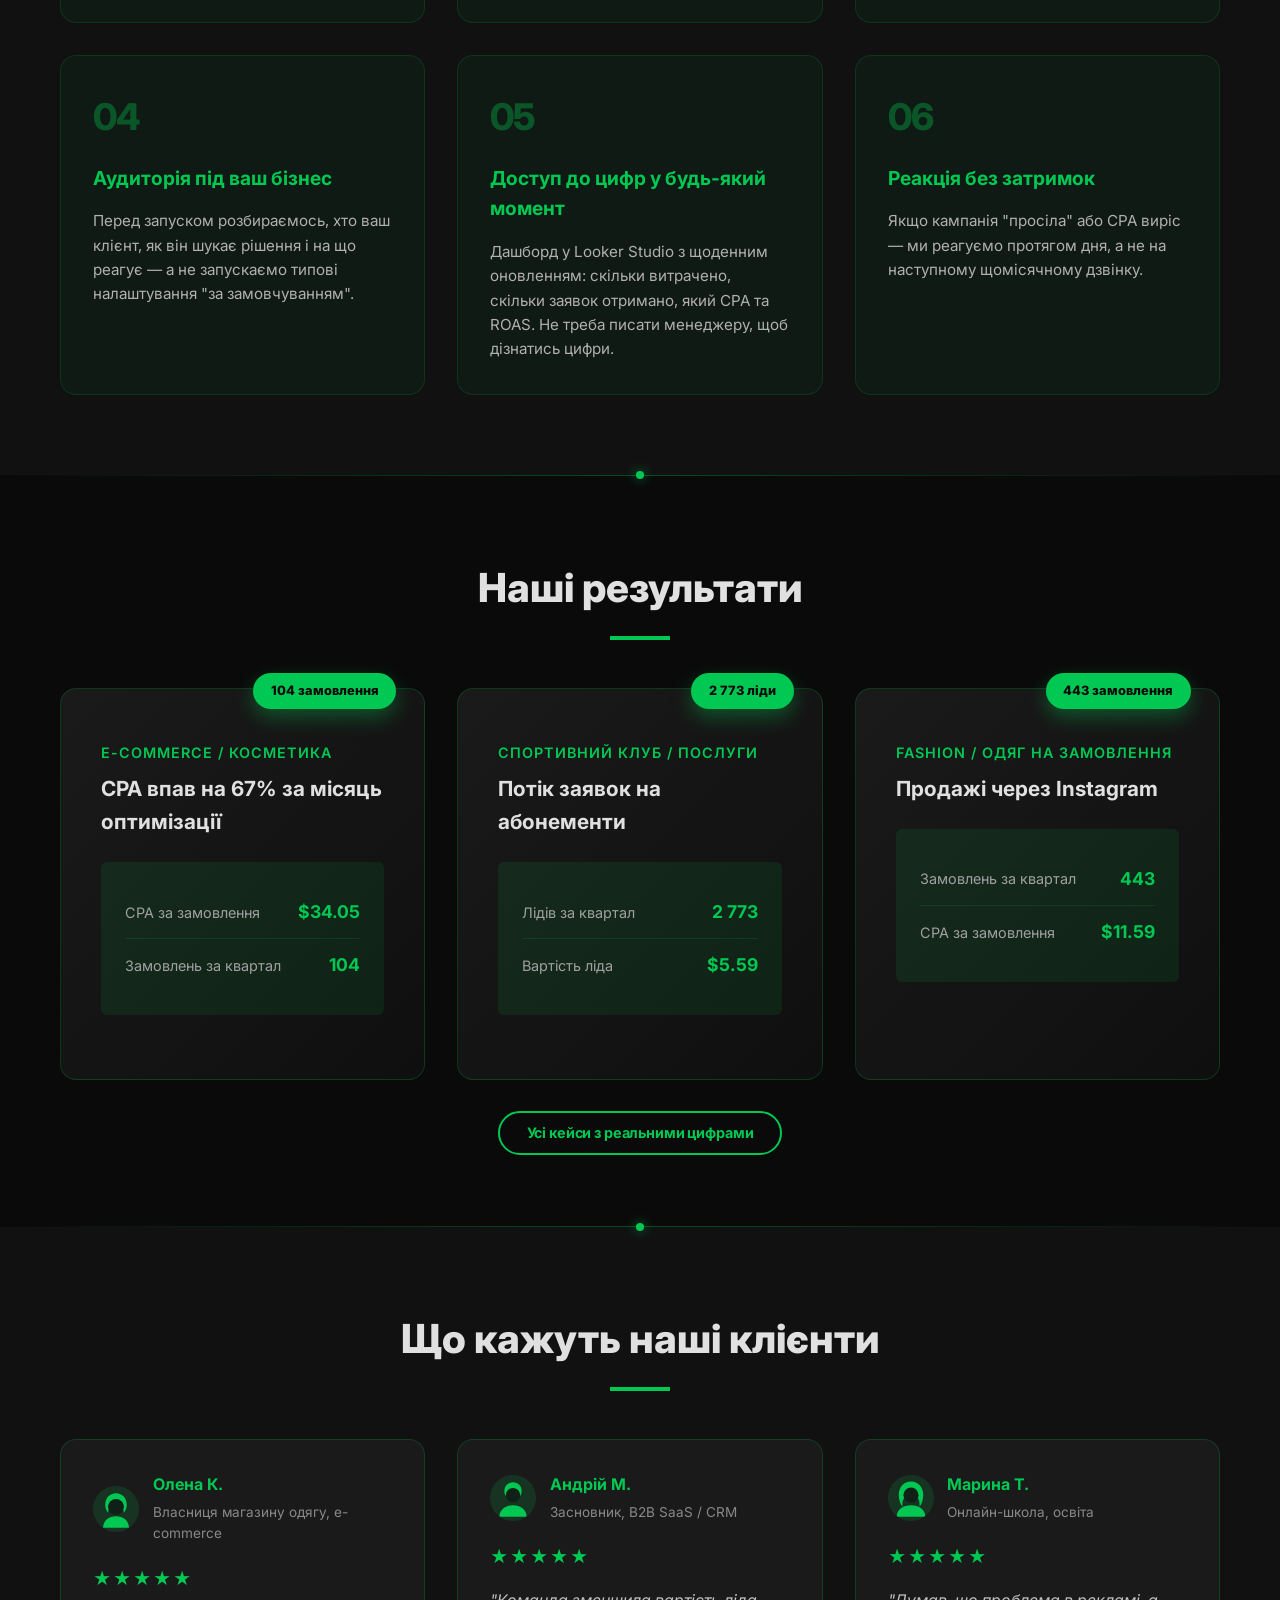
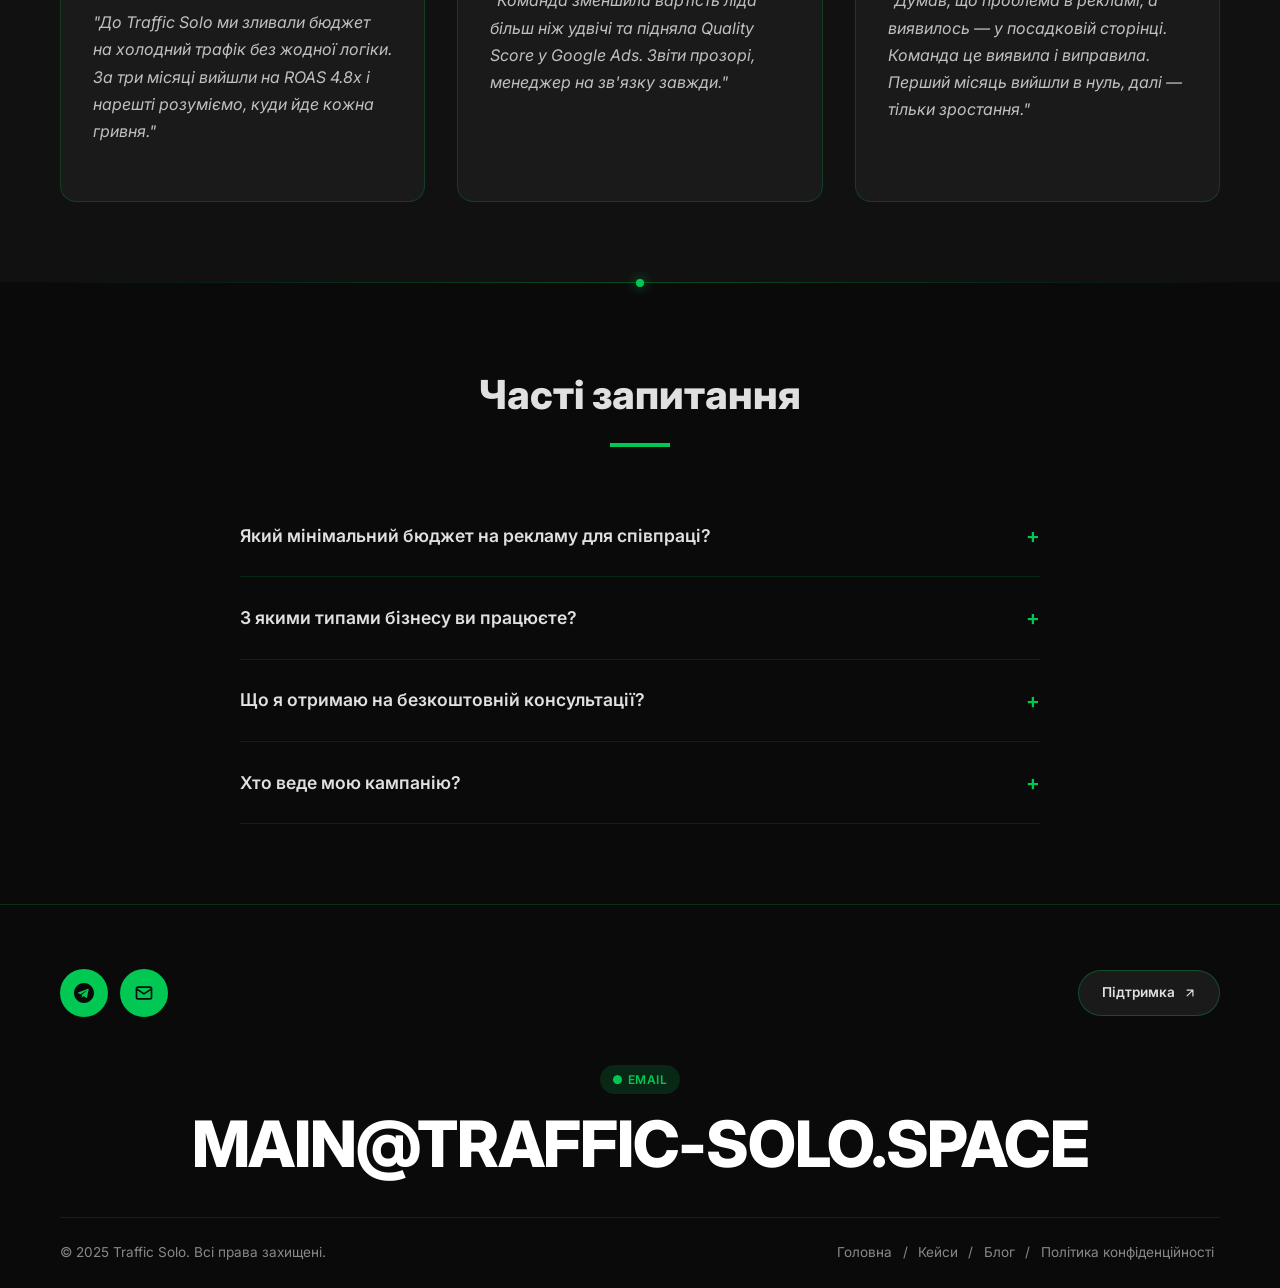
==== commit 1b8ce3c5: "Drop wordmark from logo, icon-only with larger fixed size Removed the "Traffic Solo" text from the l" ====
--- a/index.html
+++ b/index.html
@@ -107,7 +107,7 @@
             color: #00C853;
             text-decoration: none;
             letter-spacing: -1px; display: inline-flex; align-items: center; gap: 0.5rem;}
-        .logo-icon { width: 1.15em; height: 1.15em; display: block; }
+        .logo-icon { width: 2.4rem; height: 2.4rem; display: block; }
 
         nav {
             display: flex;
@@ -1004,7 +1004,7 @@
     <header>
         <div class="container">
             <div class="header-content">
-                <a href="#" class="logo">Traffic Solo<img src="assets/logo-mark.png" alt="" class="logo-icon"></a>
+                <a href="#" class="logo" aria-label="Traffic Solo"><img src="assets/logo-mark.png" alt="" class="logo-icon"></a>
                 <nav>
                     <a href="#about">Про нас</a>
                     <a href="#services">Послуги</a>
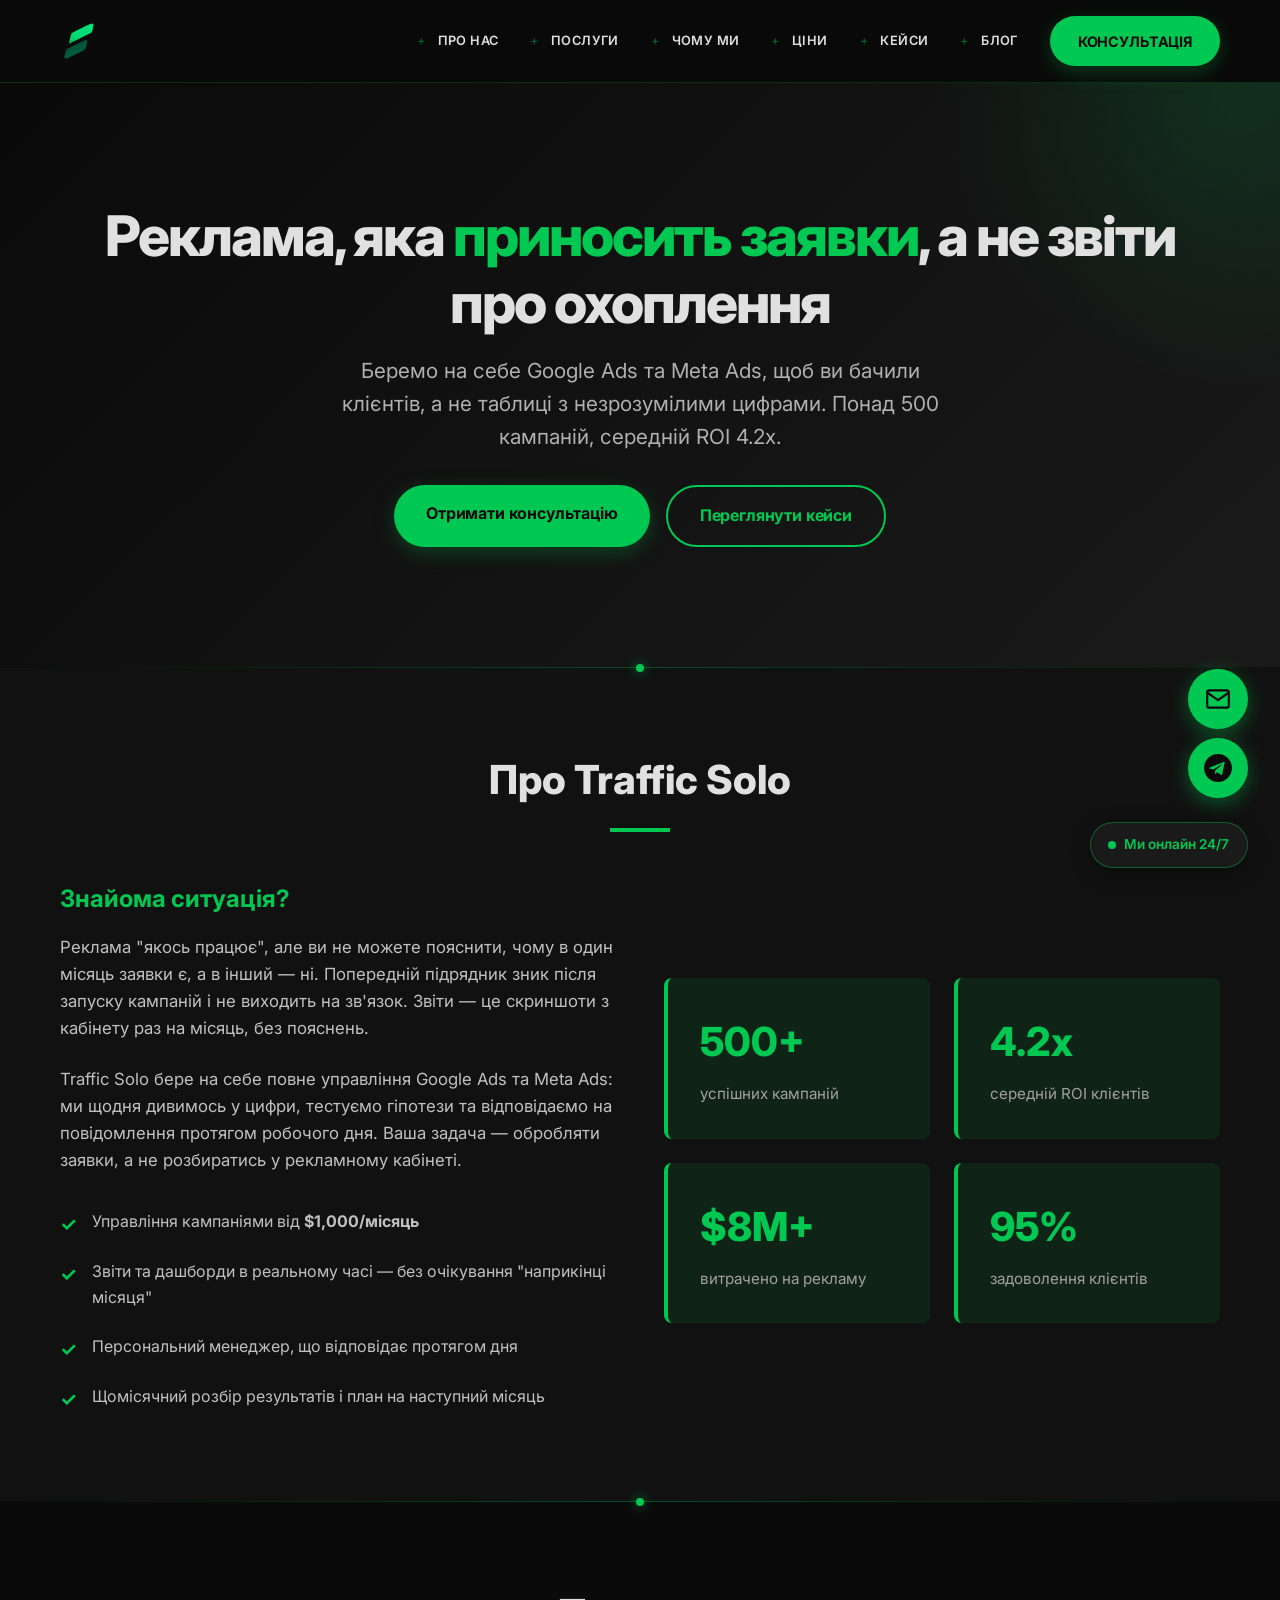
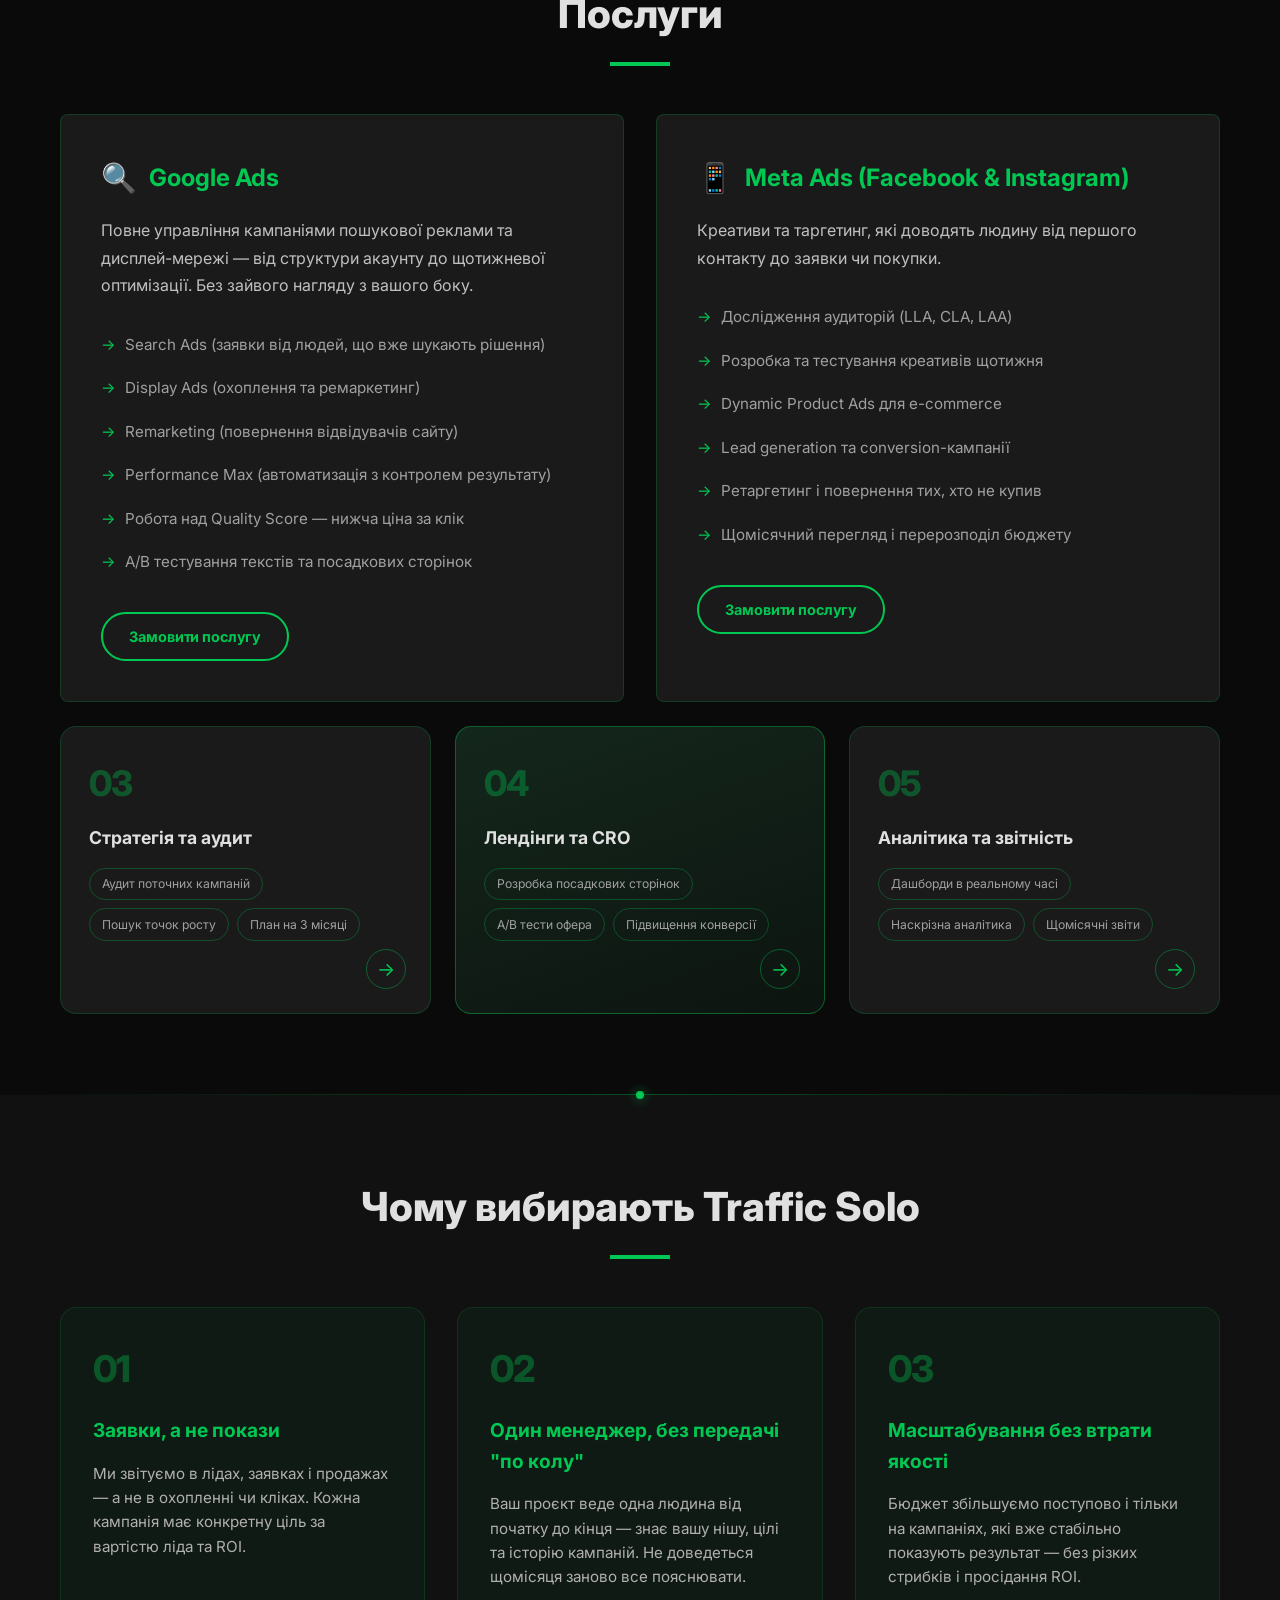
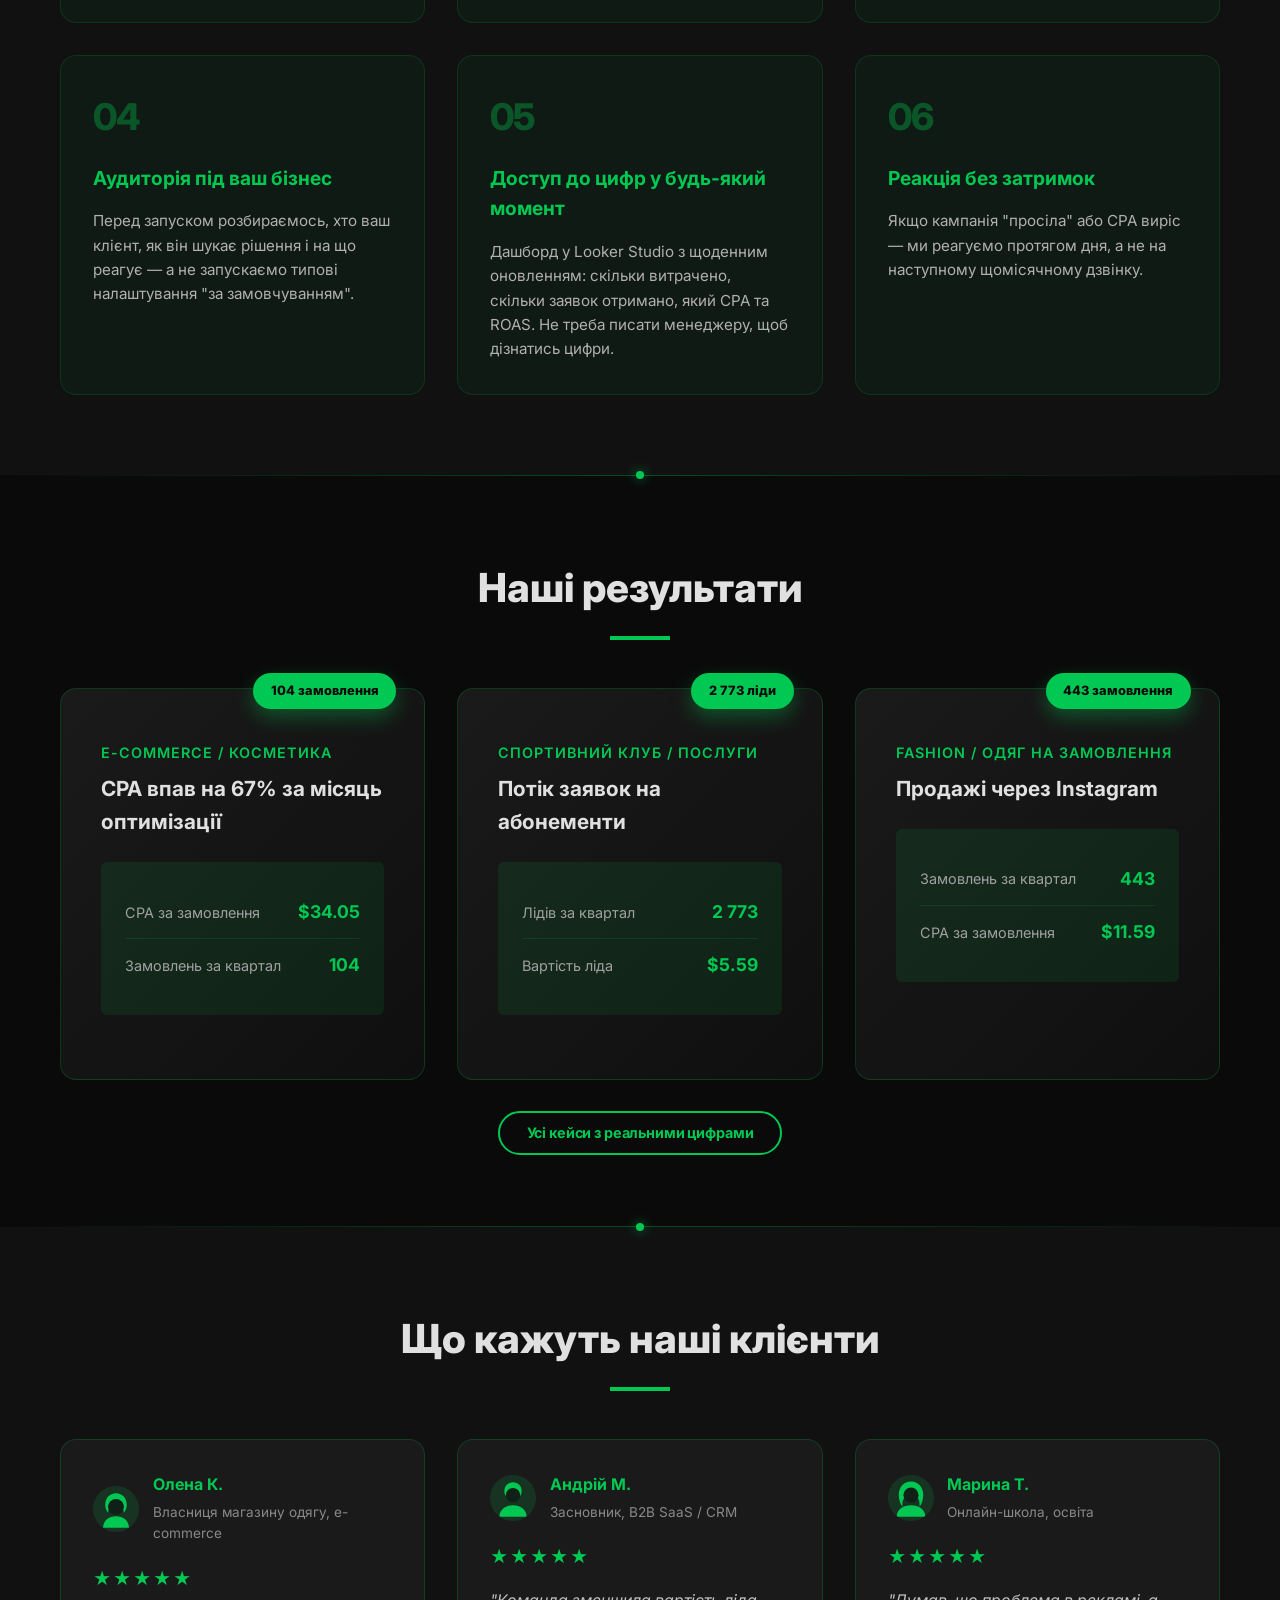
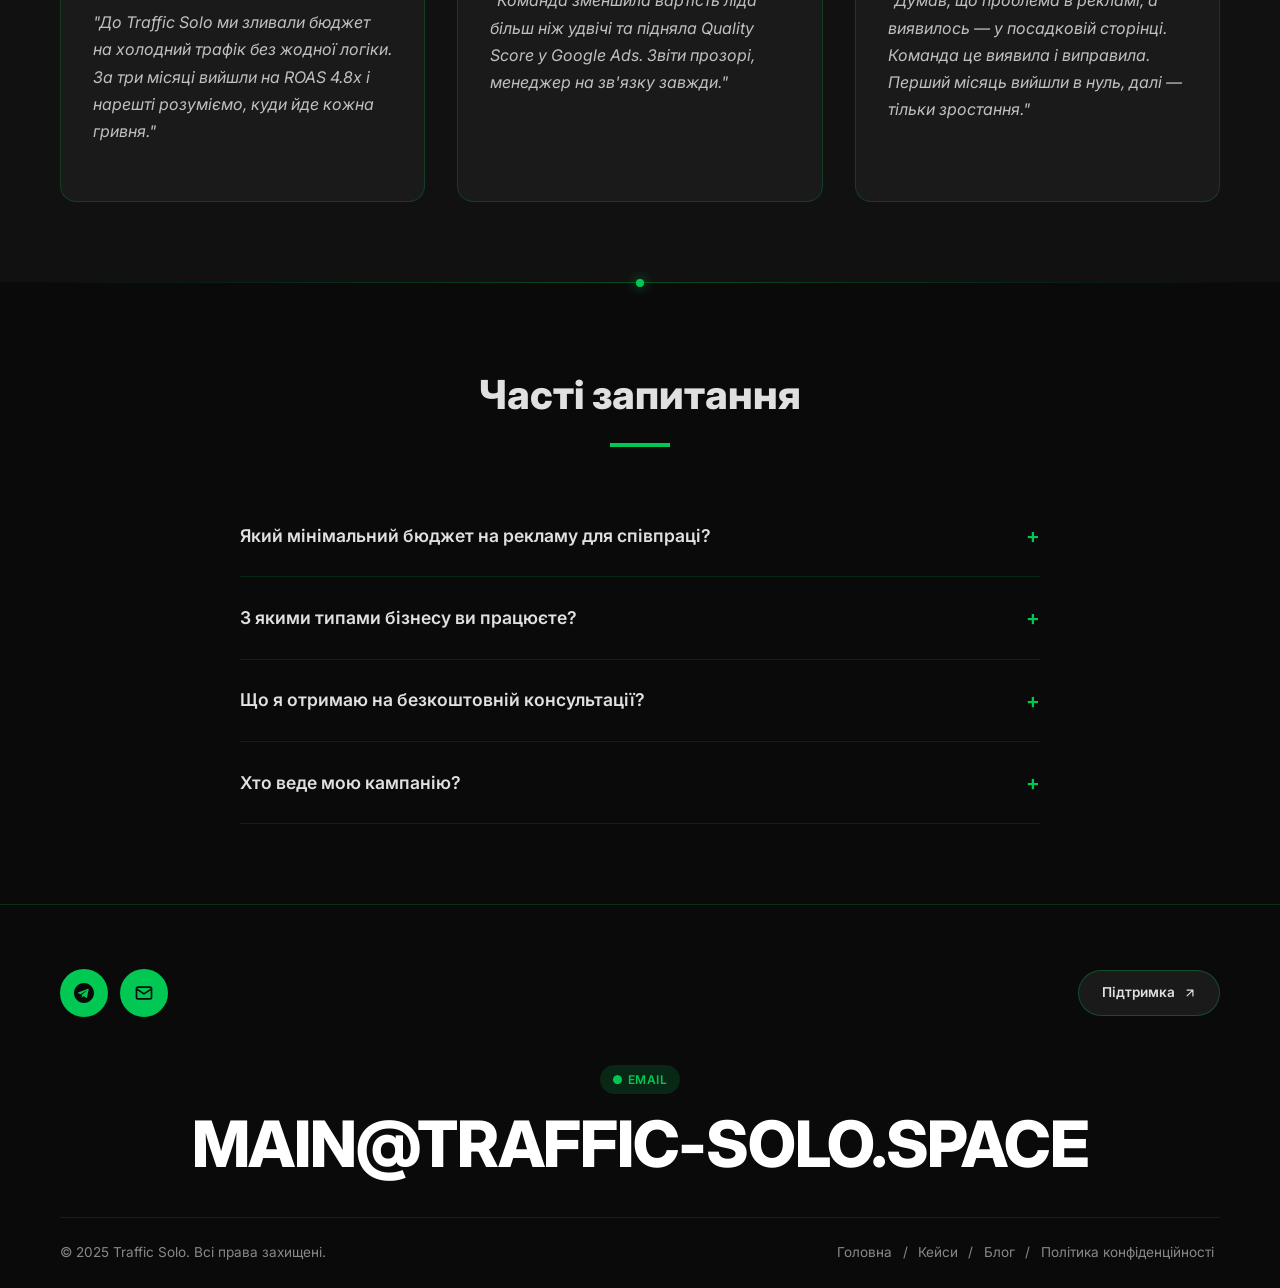
==== commit 761478c0: "Add pricing page with three fixed packages and a spend-based tier table New pricing.html: Старт ($70" ====
--- a/index.html
+++ b/index.html
@@ -1009,6 +1009,7 @@
                     <a href="#about">Про нас</a>
                     <a href="#services">Послуги</a>
                     <a href="#why-us">Чому ми</a>
+                    <a href="pricing">Ціни</a>
                     <a href="cases">Кейси</a>
                     <a href="blog">Блог</a>
                     <a href="#" class="cta-button js-open-consult">Консультація</a>
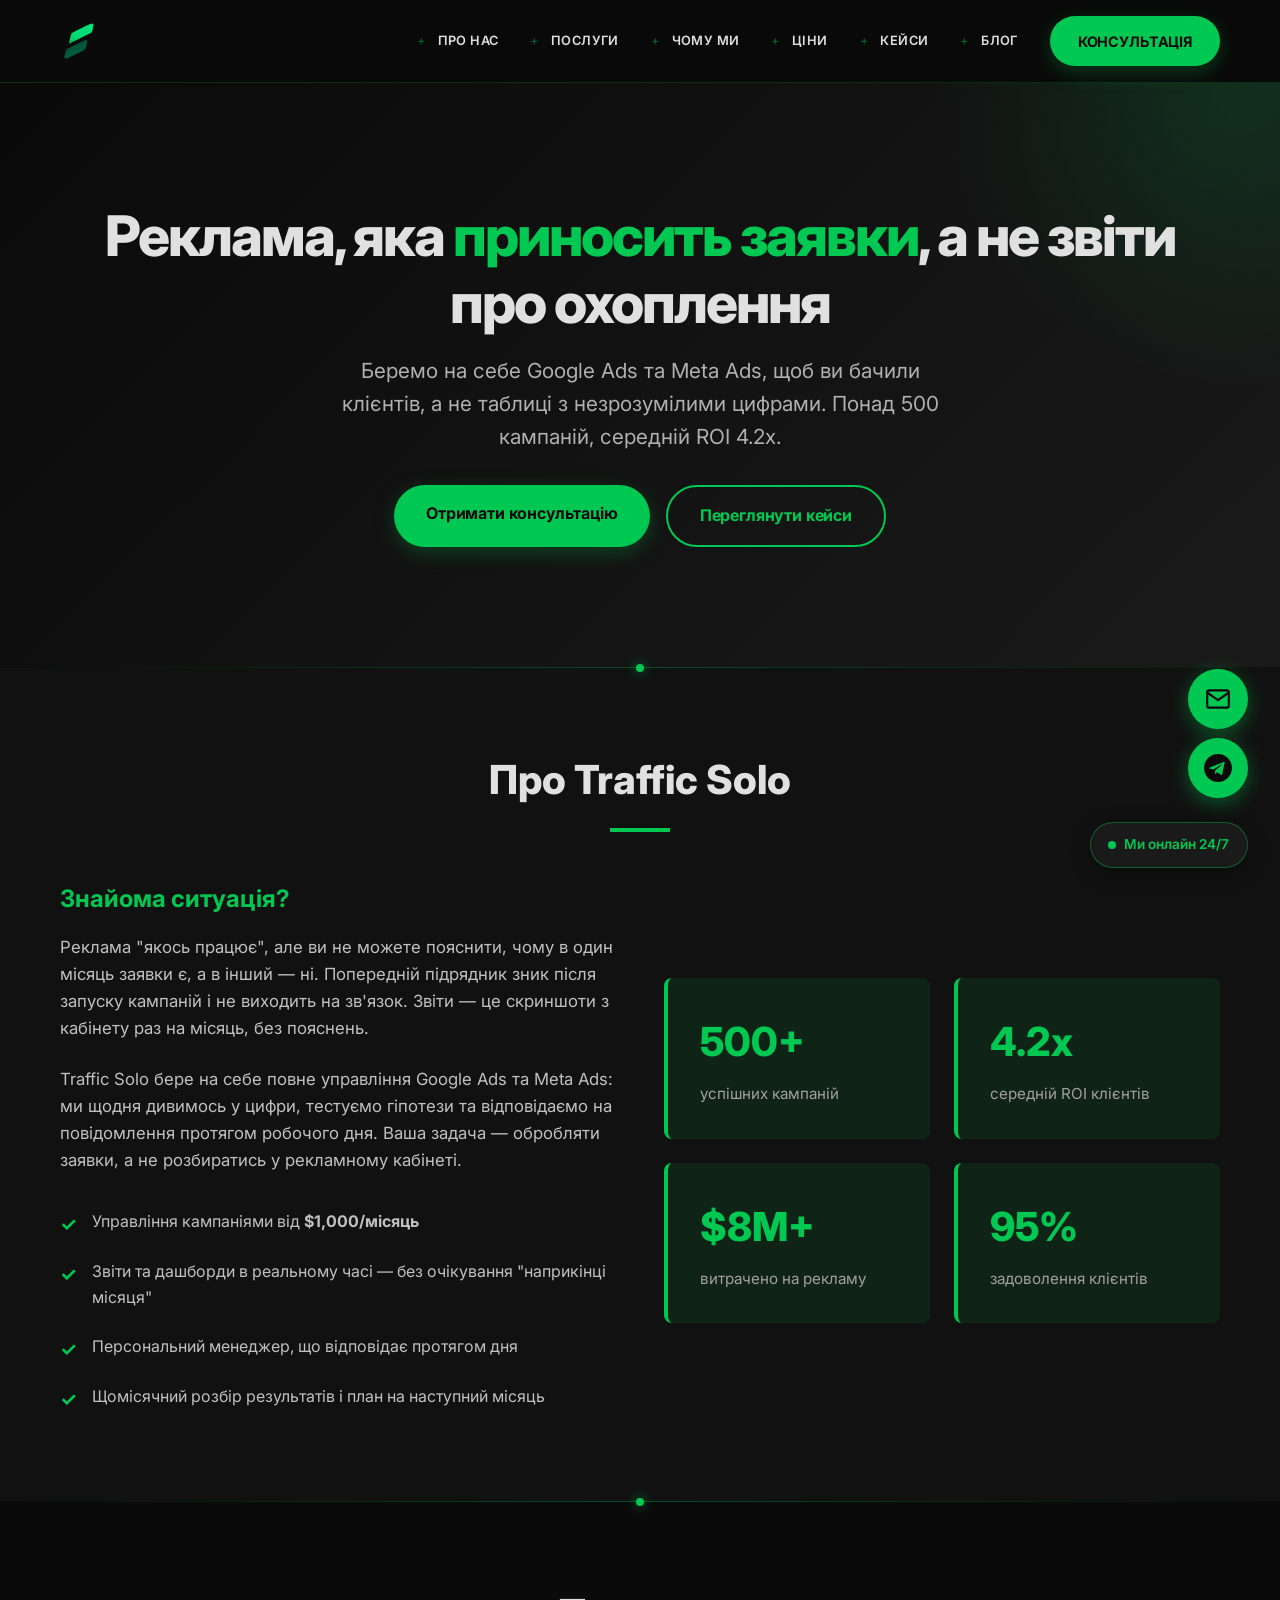
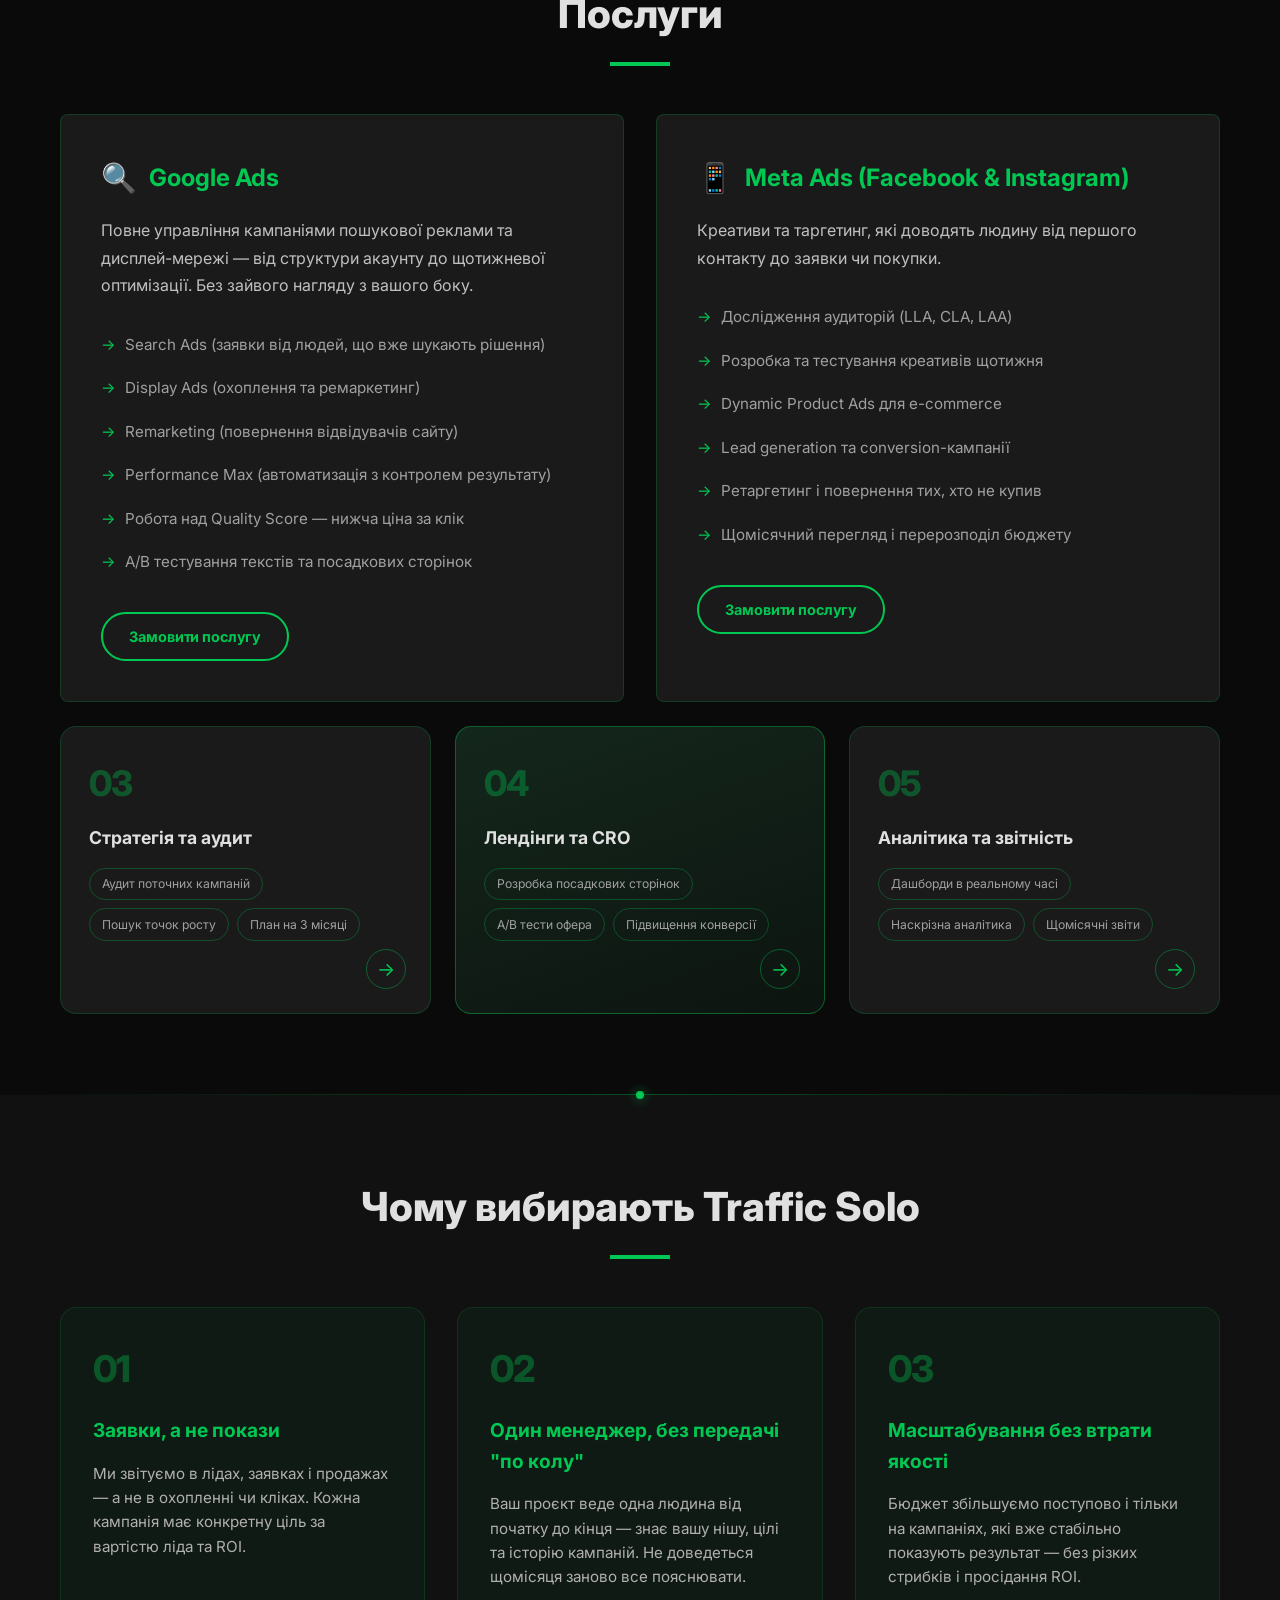
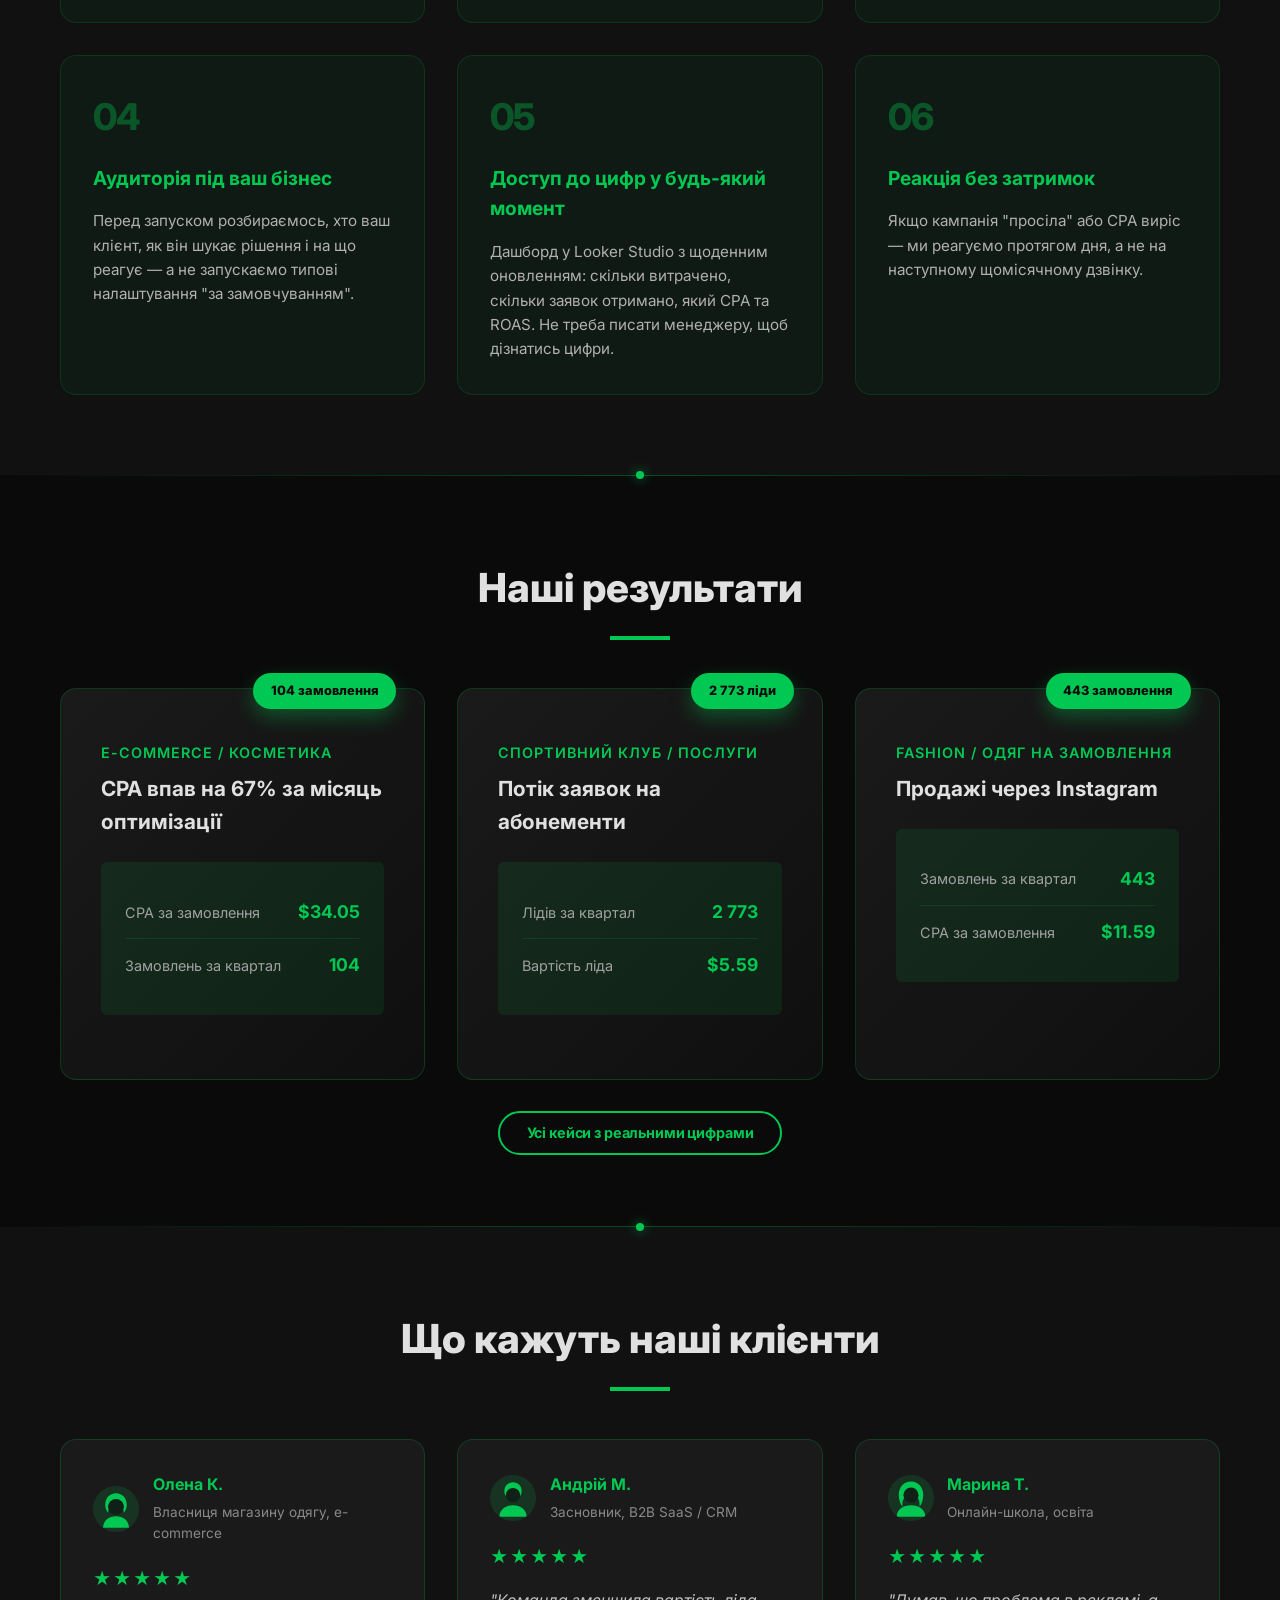
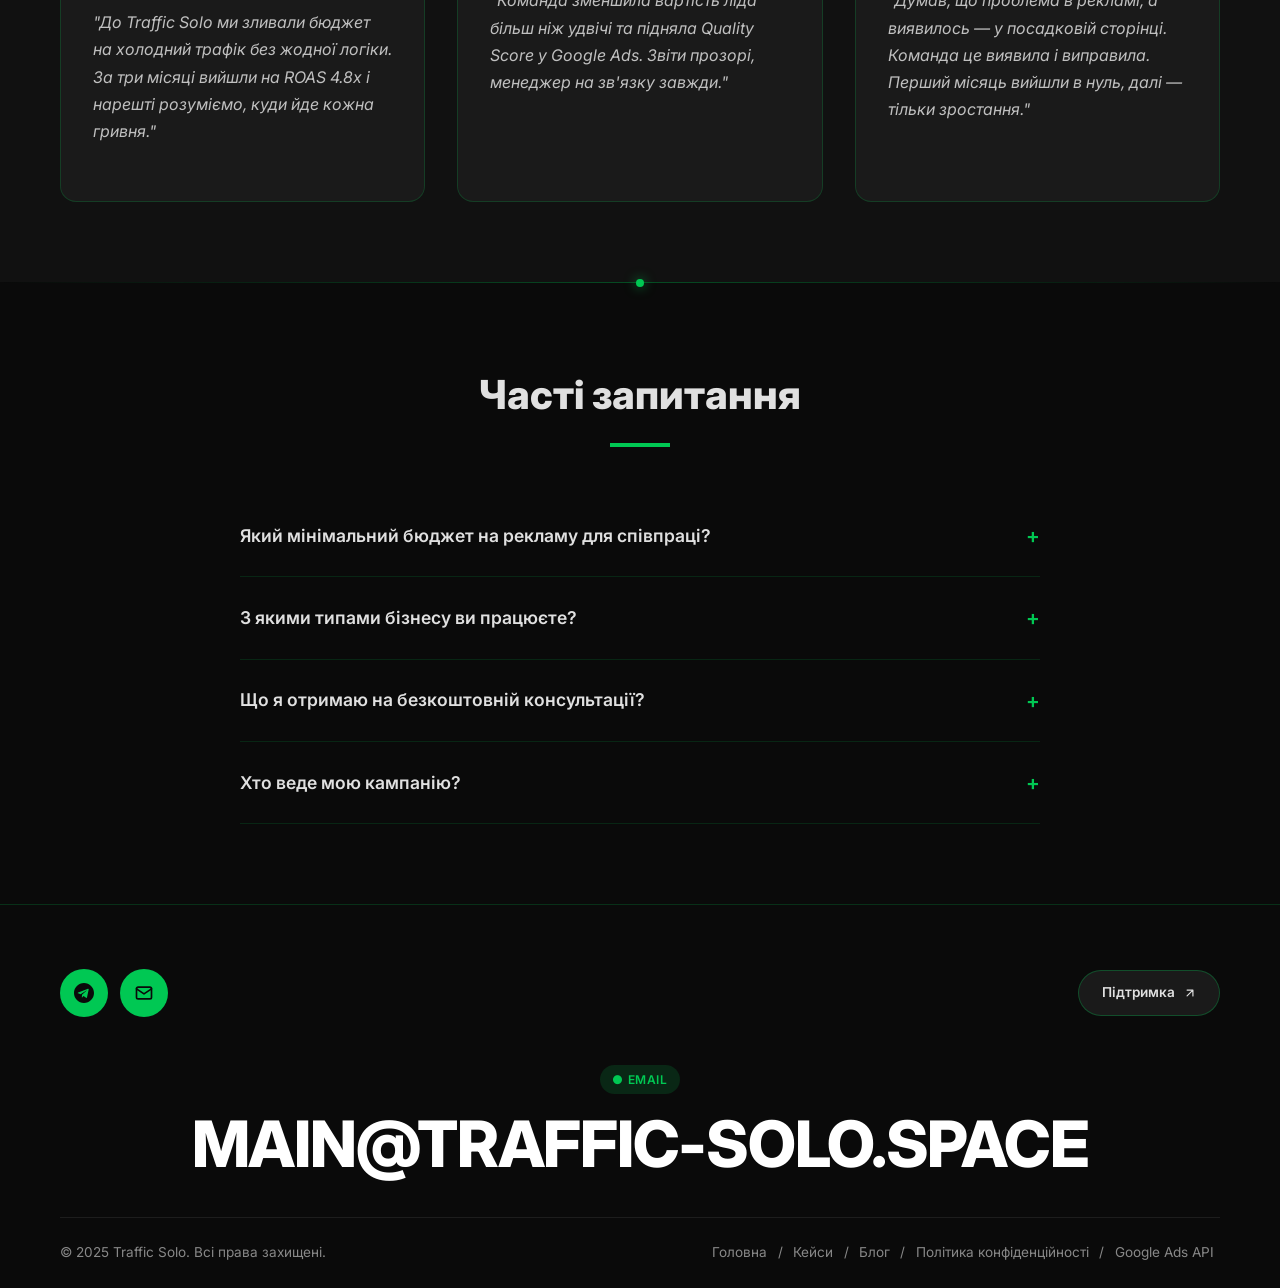
==== commit 9dd6e5d0: "Add Google Ads API access page Explains Traffic Solo's use of the Google Ads API for the OAuth brand" ====
--- a/index.html
+++ b/index.html
@@ -1345,7 +1345,7 @@
             <div class="footer-bottom">
                 <span>&copy; 2025 Traffic Solo. Всі права захищені.</span>
                 <div class="footer-links">
-                    <a href="/">Головна</a> / <a href="cases">Кейси</a> / <a href="blog">Блог</a> / <a href="privacy-policy">Політика конфіденційності</a>
+                    <a href="/">Головна</a> / <a href="cases">Кейси</a> / <a href="blog">Блог</a> / <a href="privacy-policy">Політика конфіденційності</a> / <a href="api-access">Google Ads API</a>
                 </div>
             </div>
         </div>
